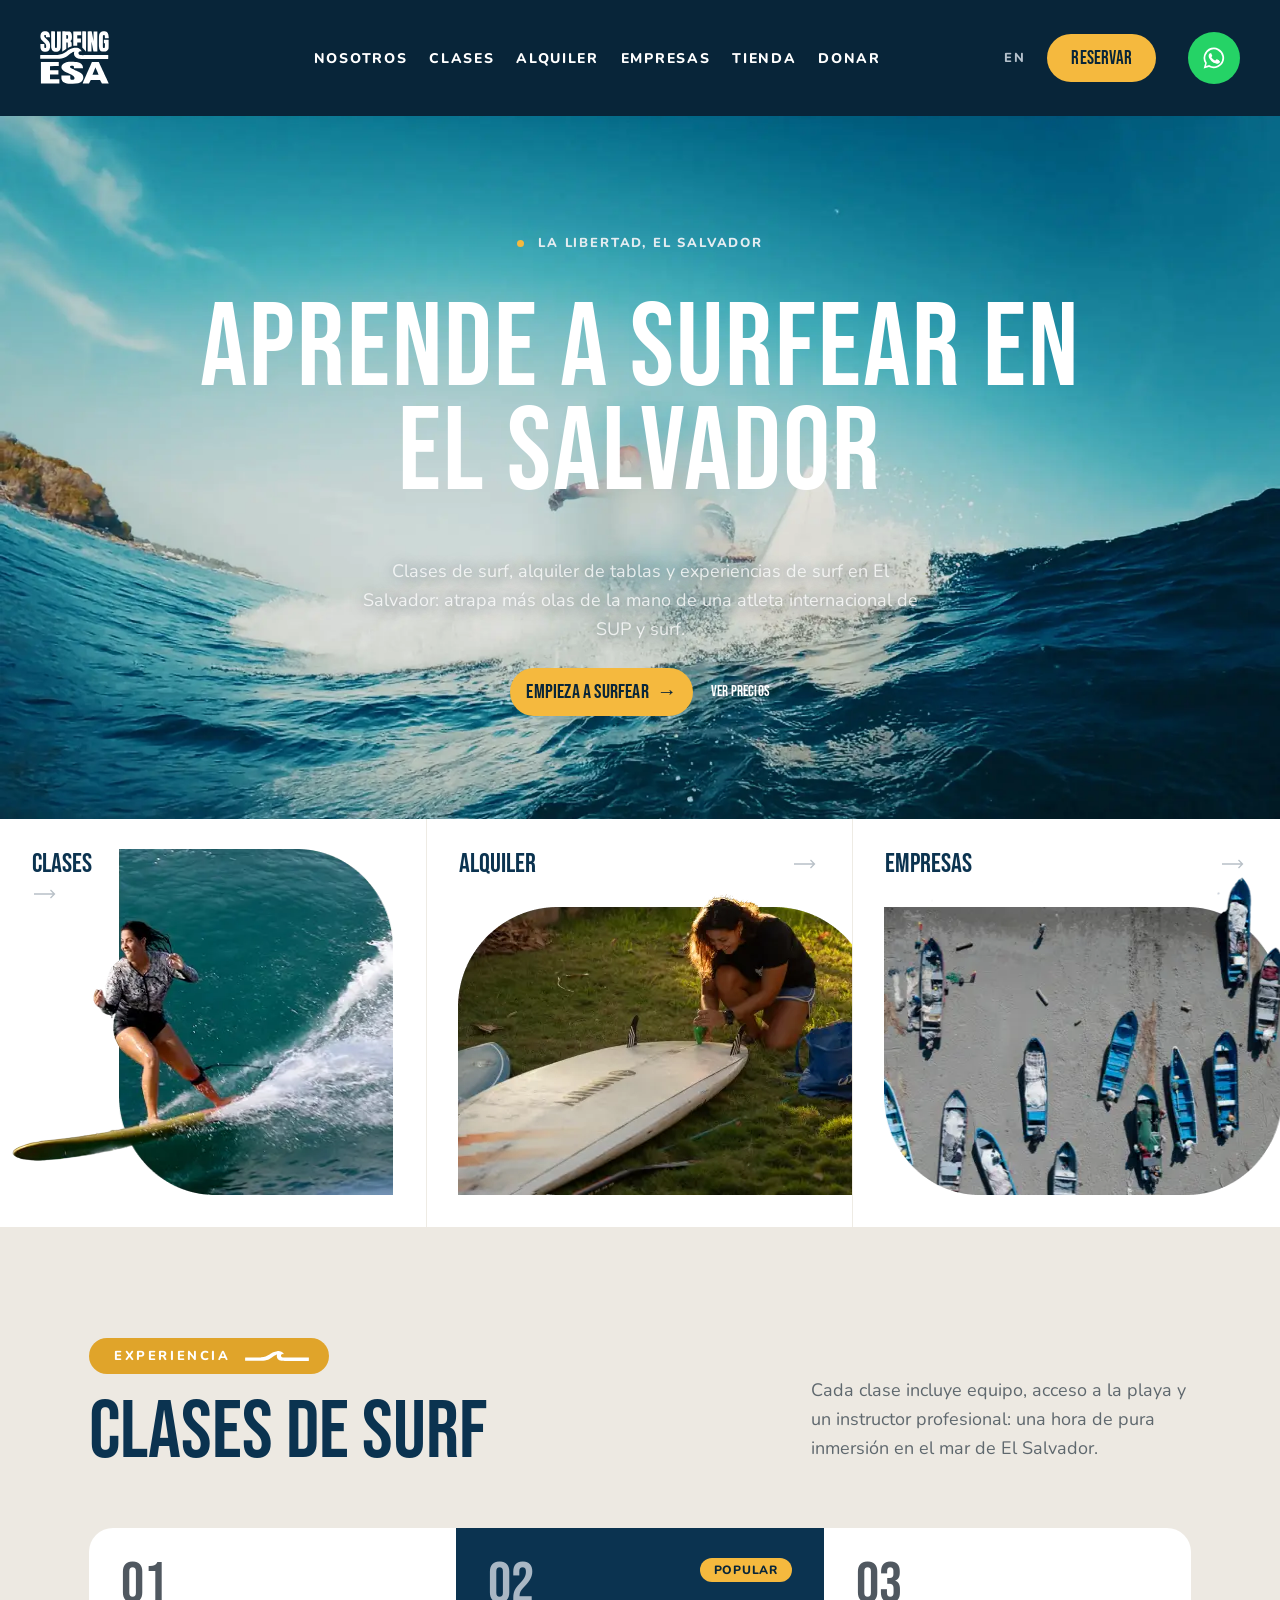
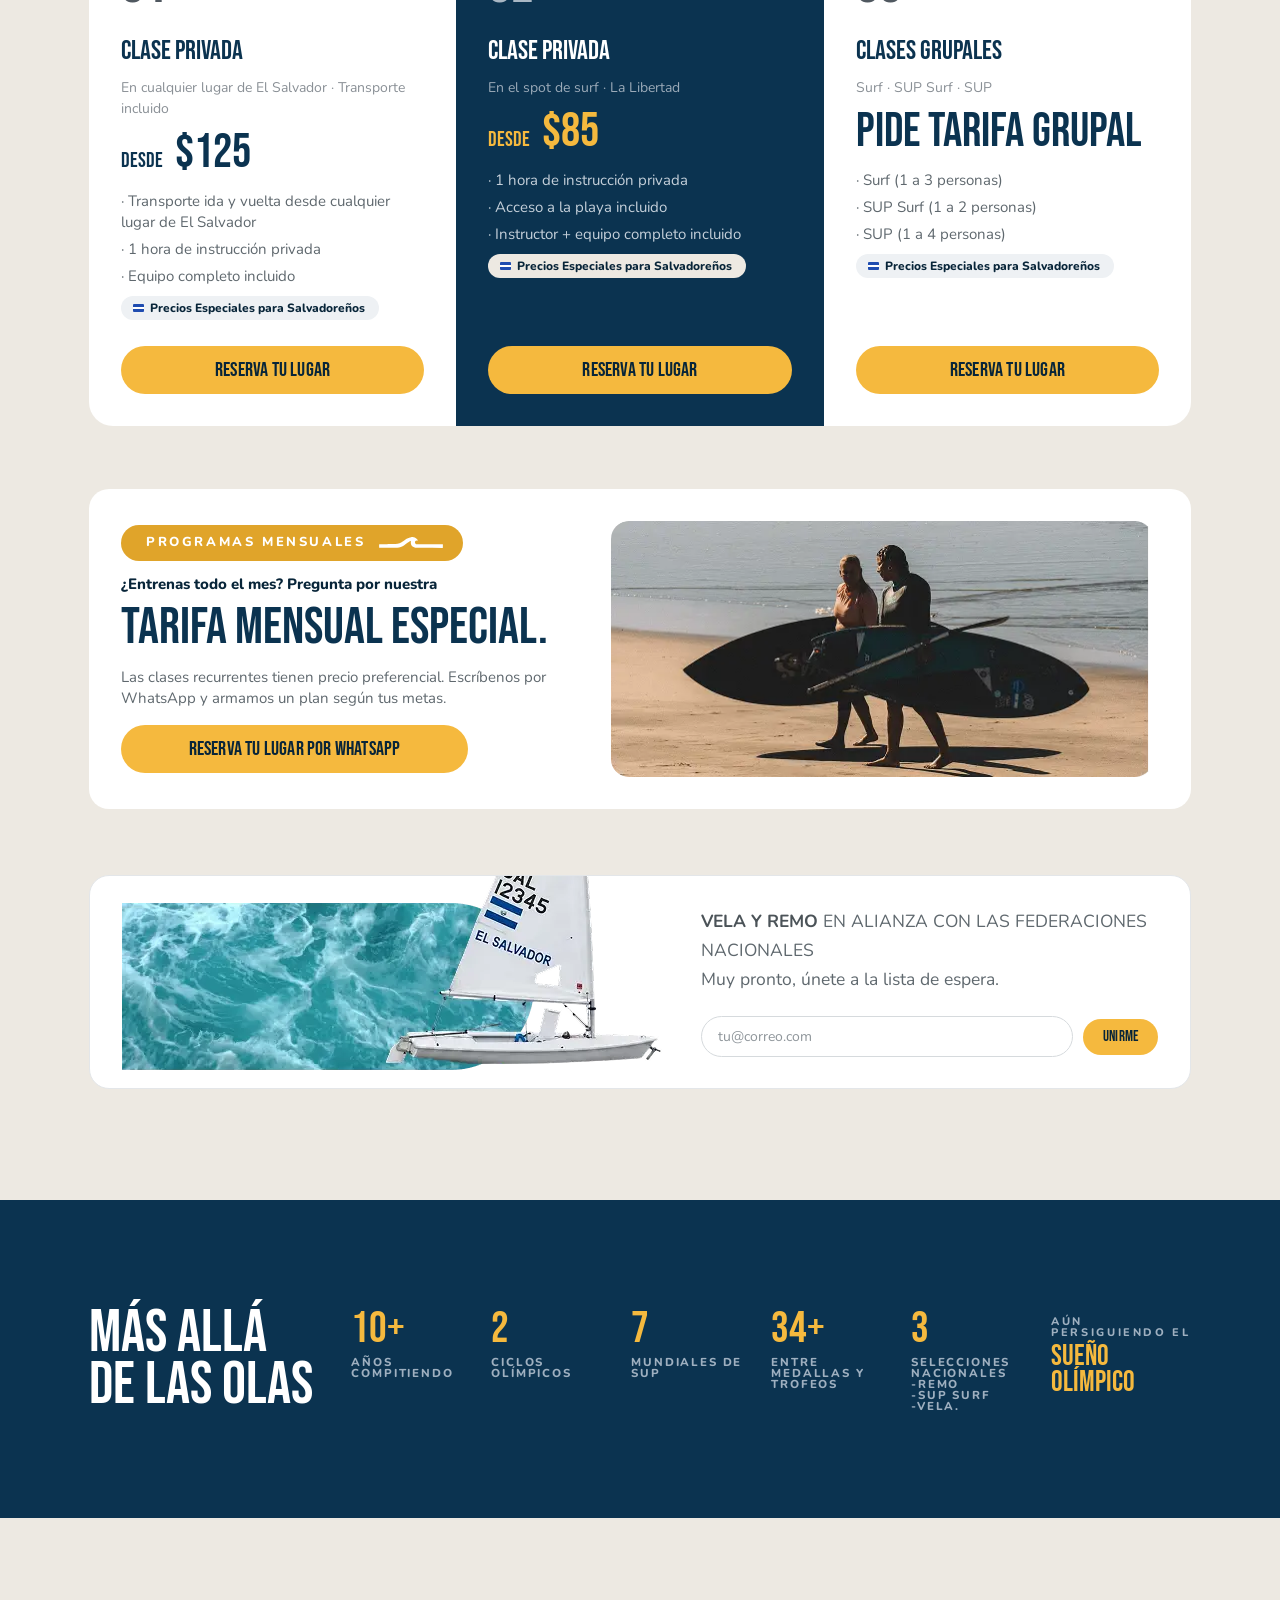
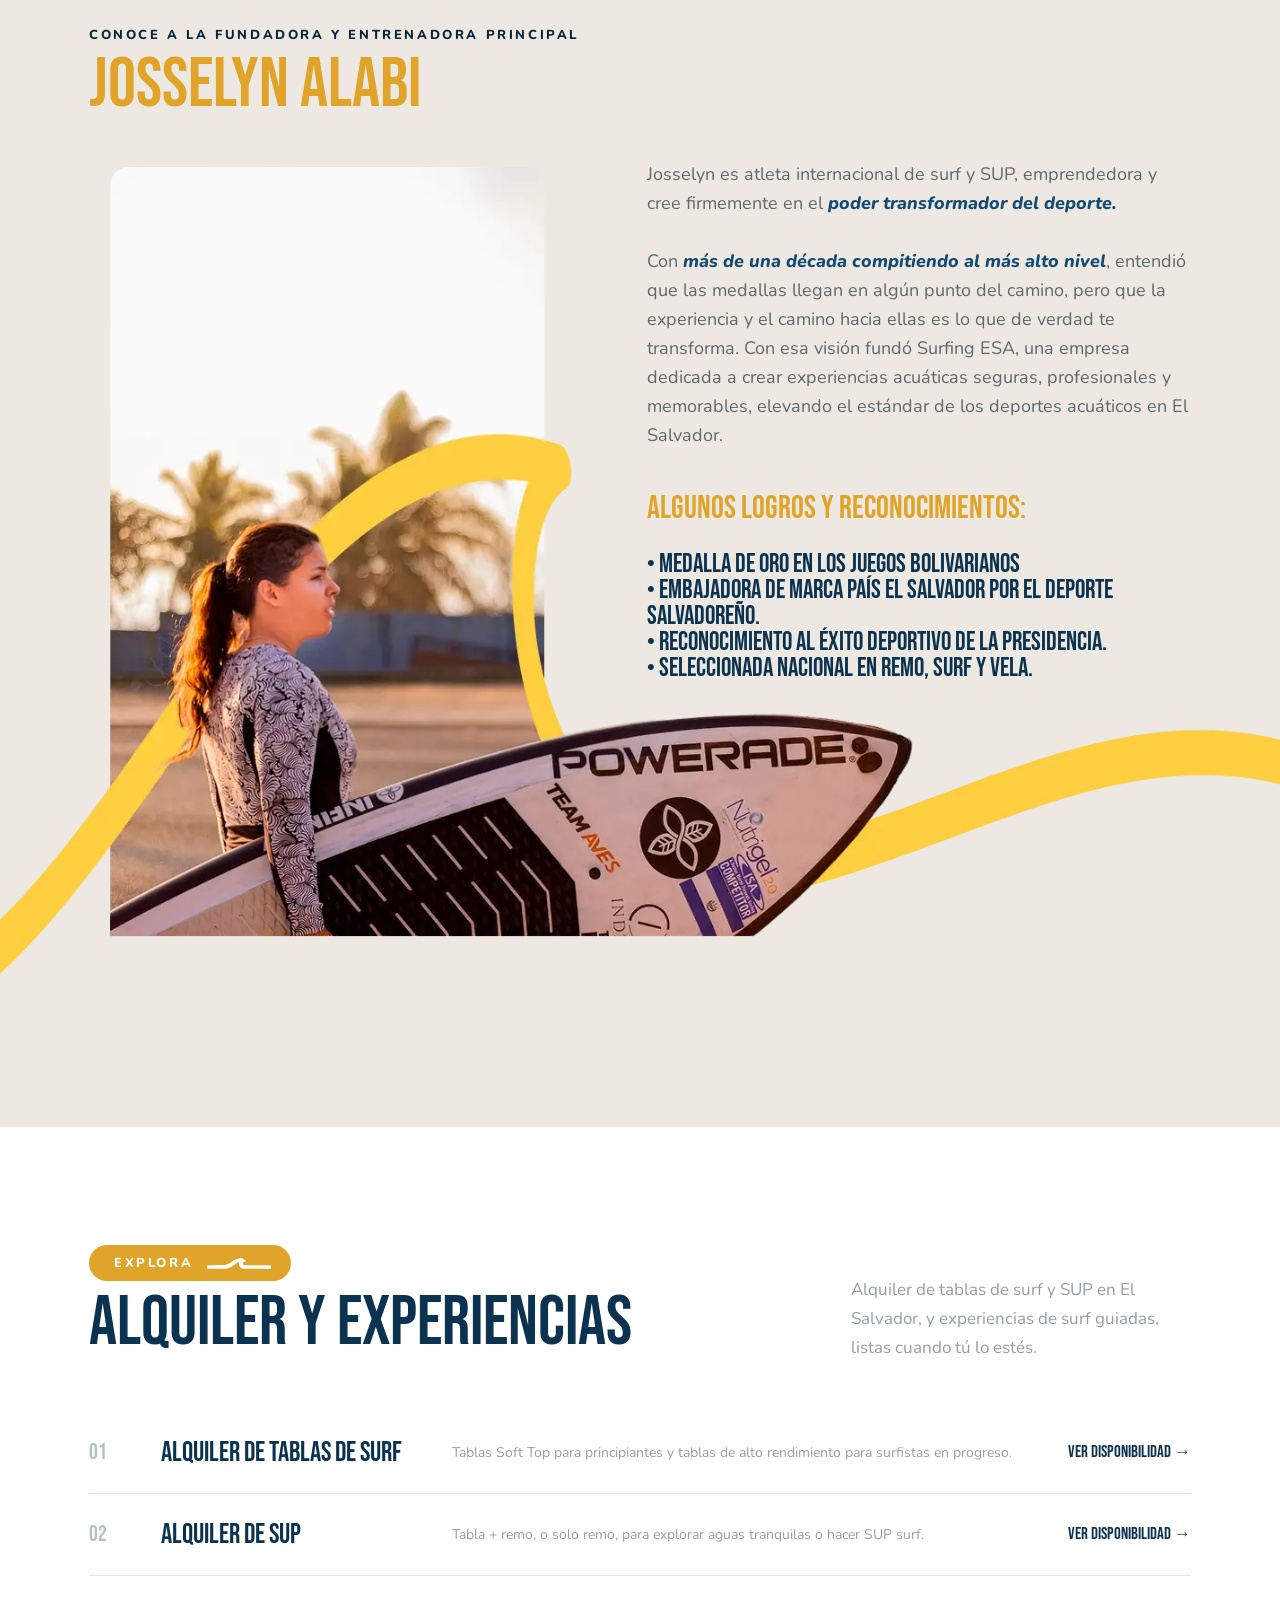
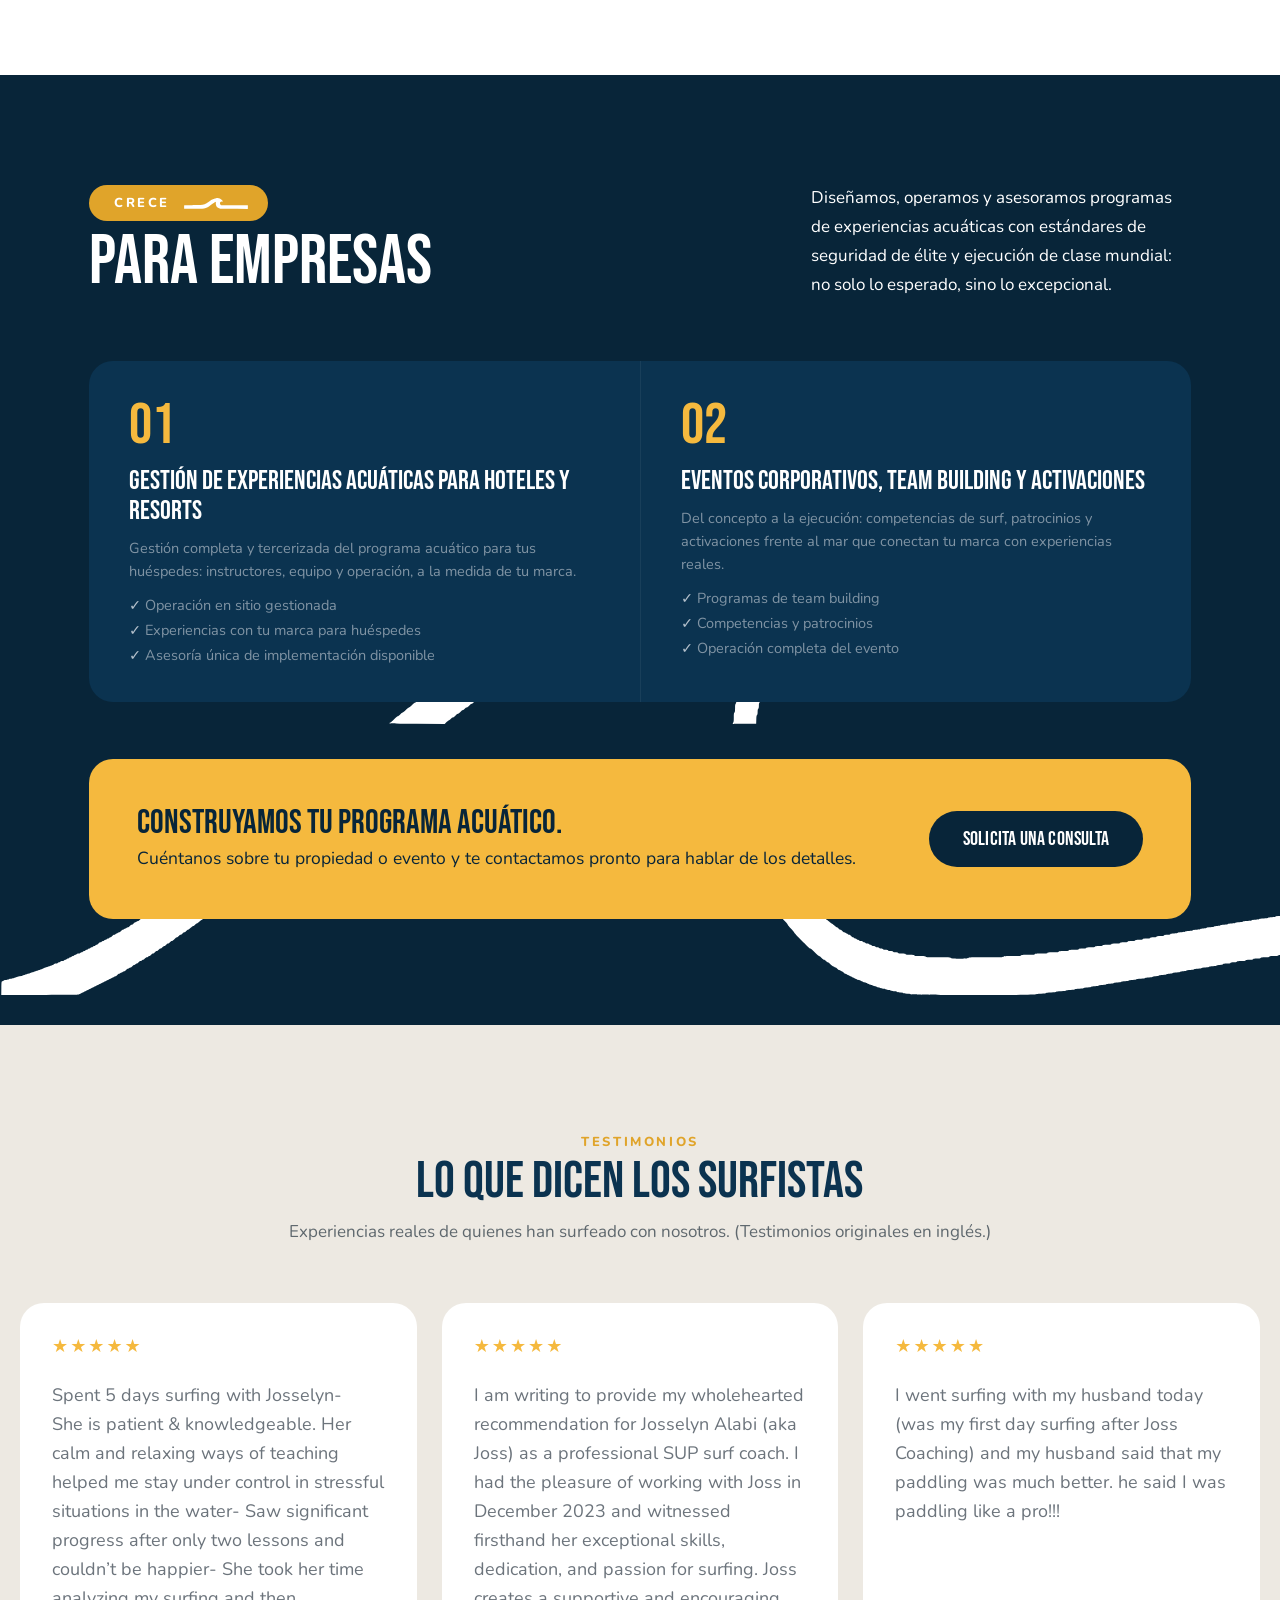
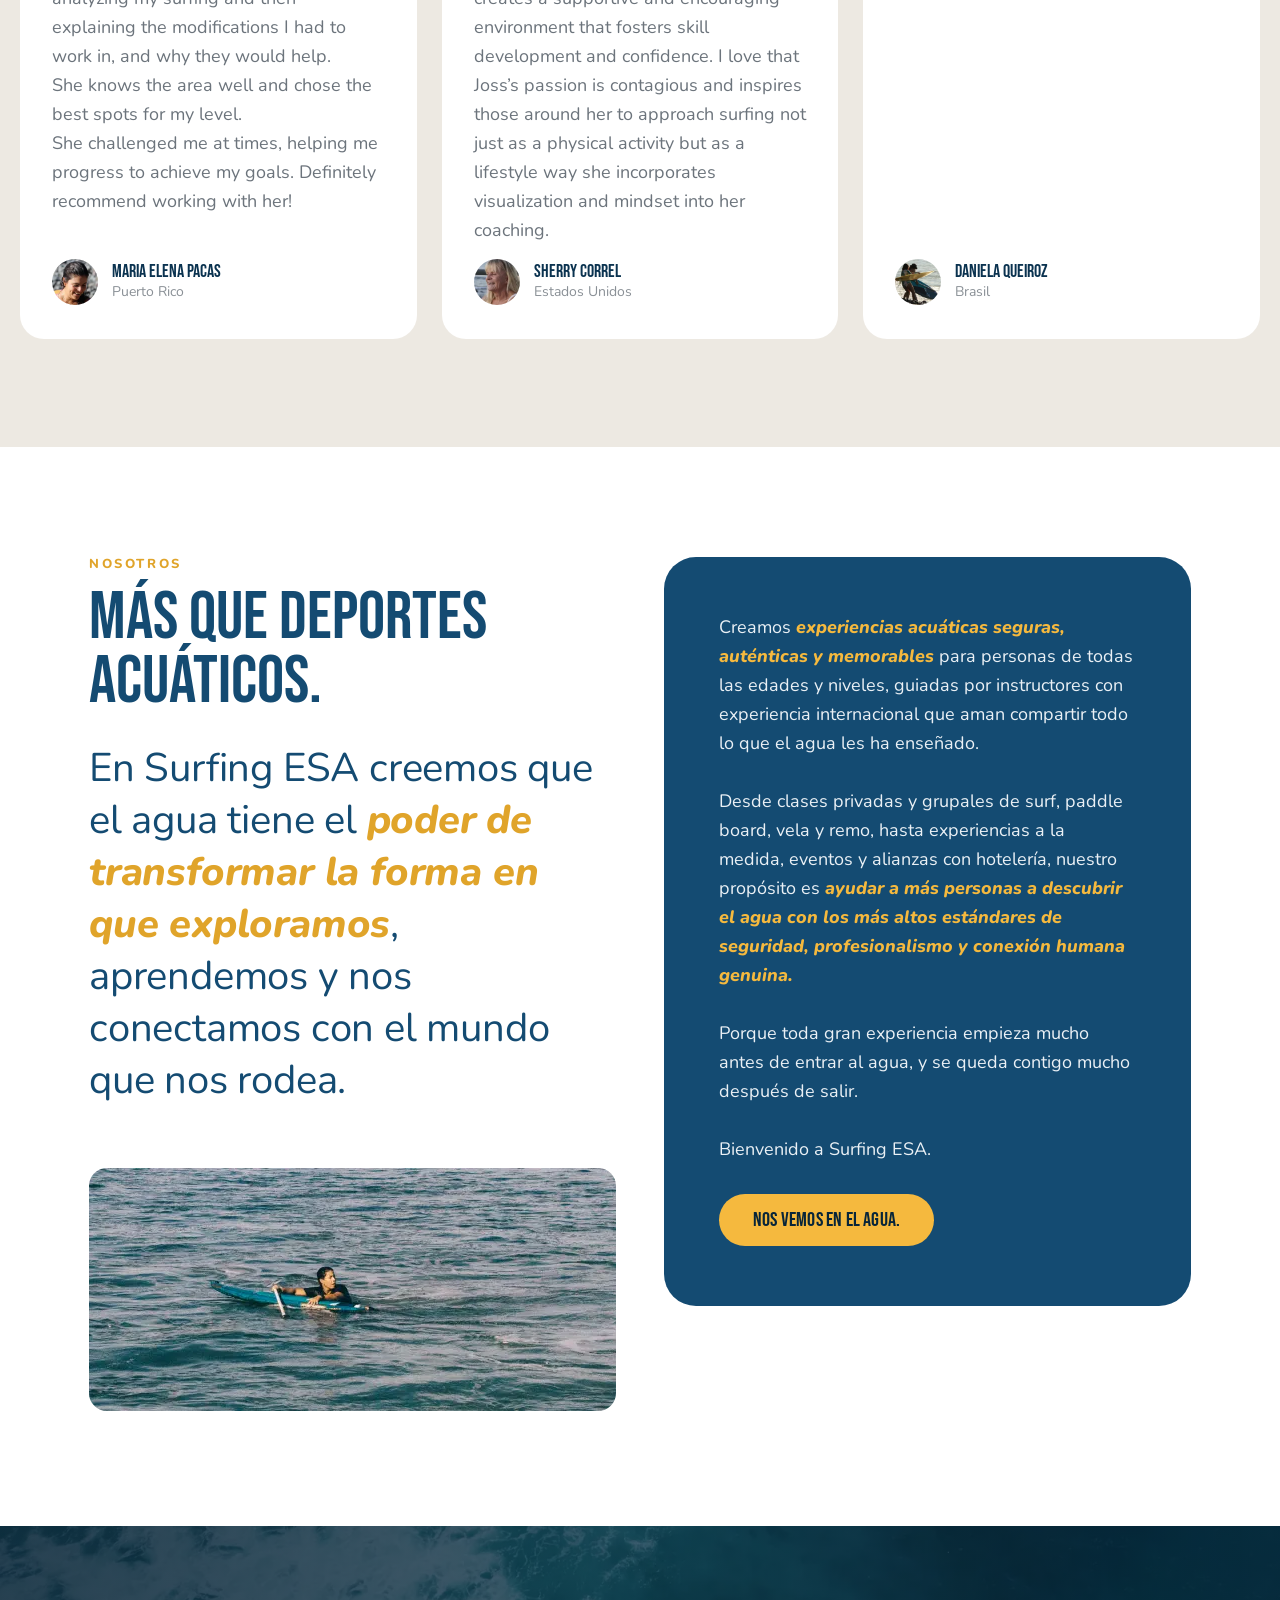
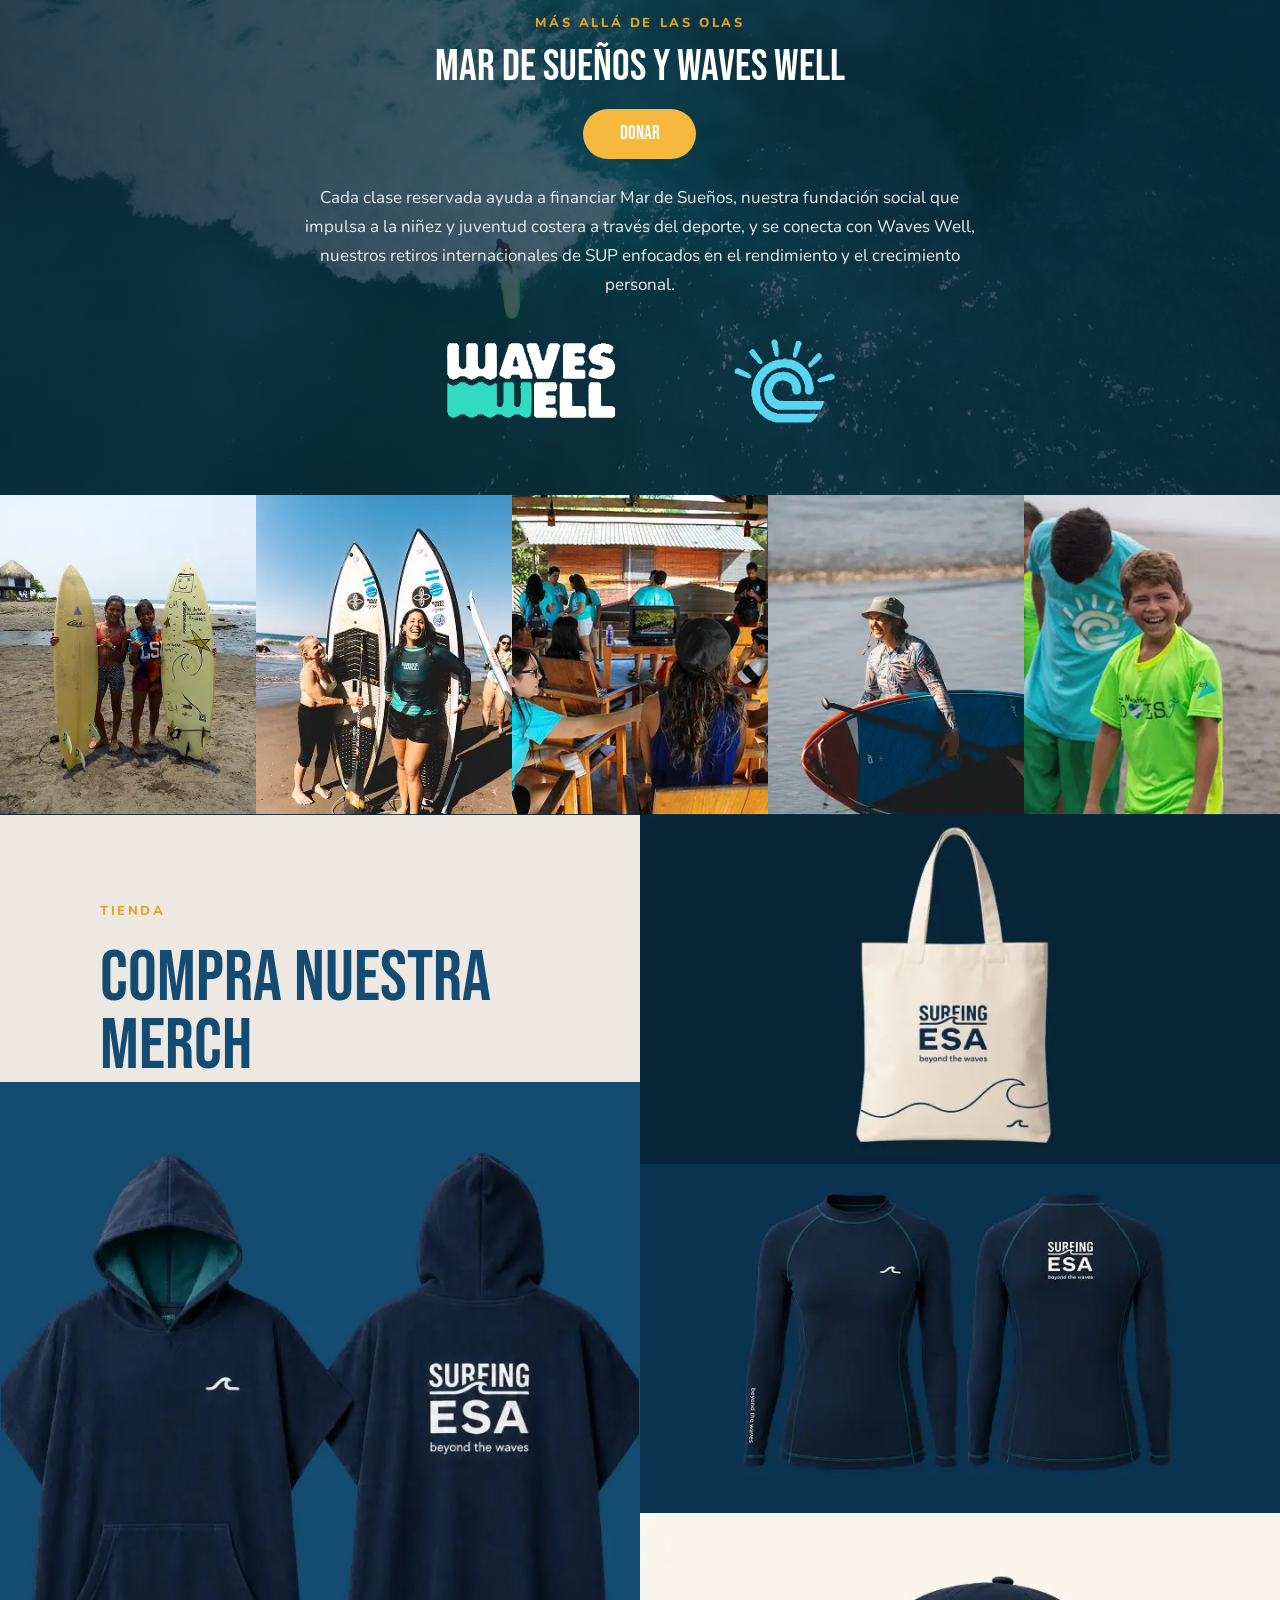
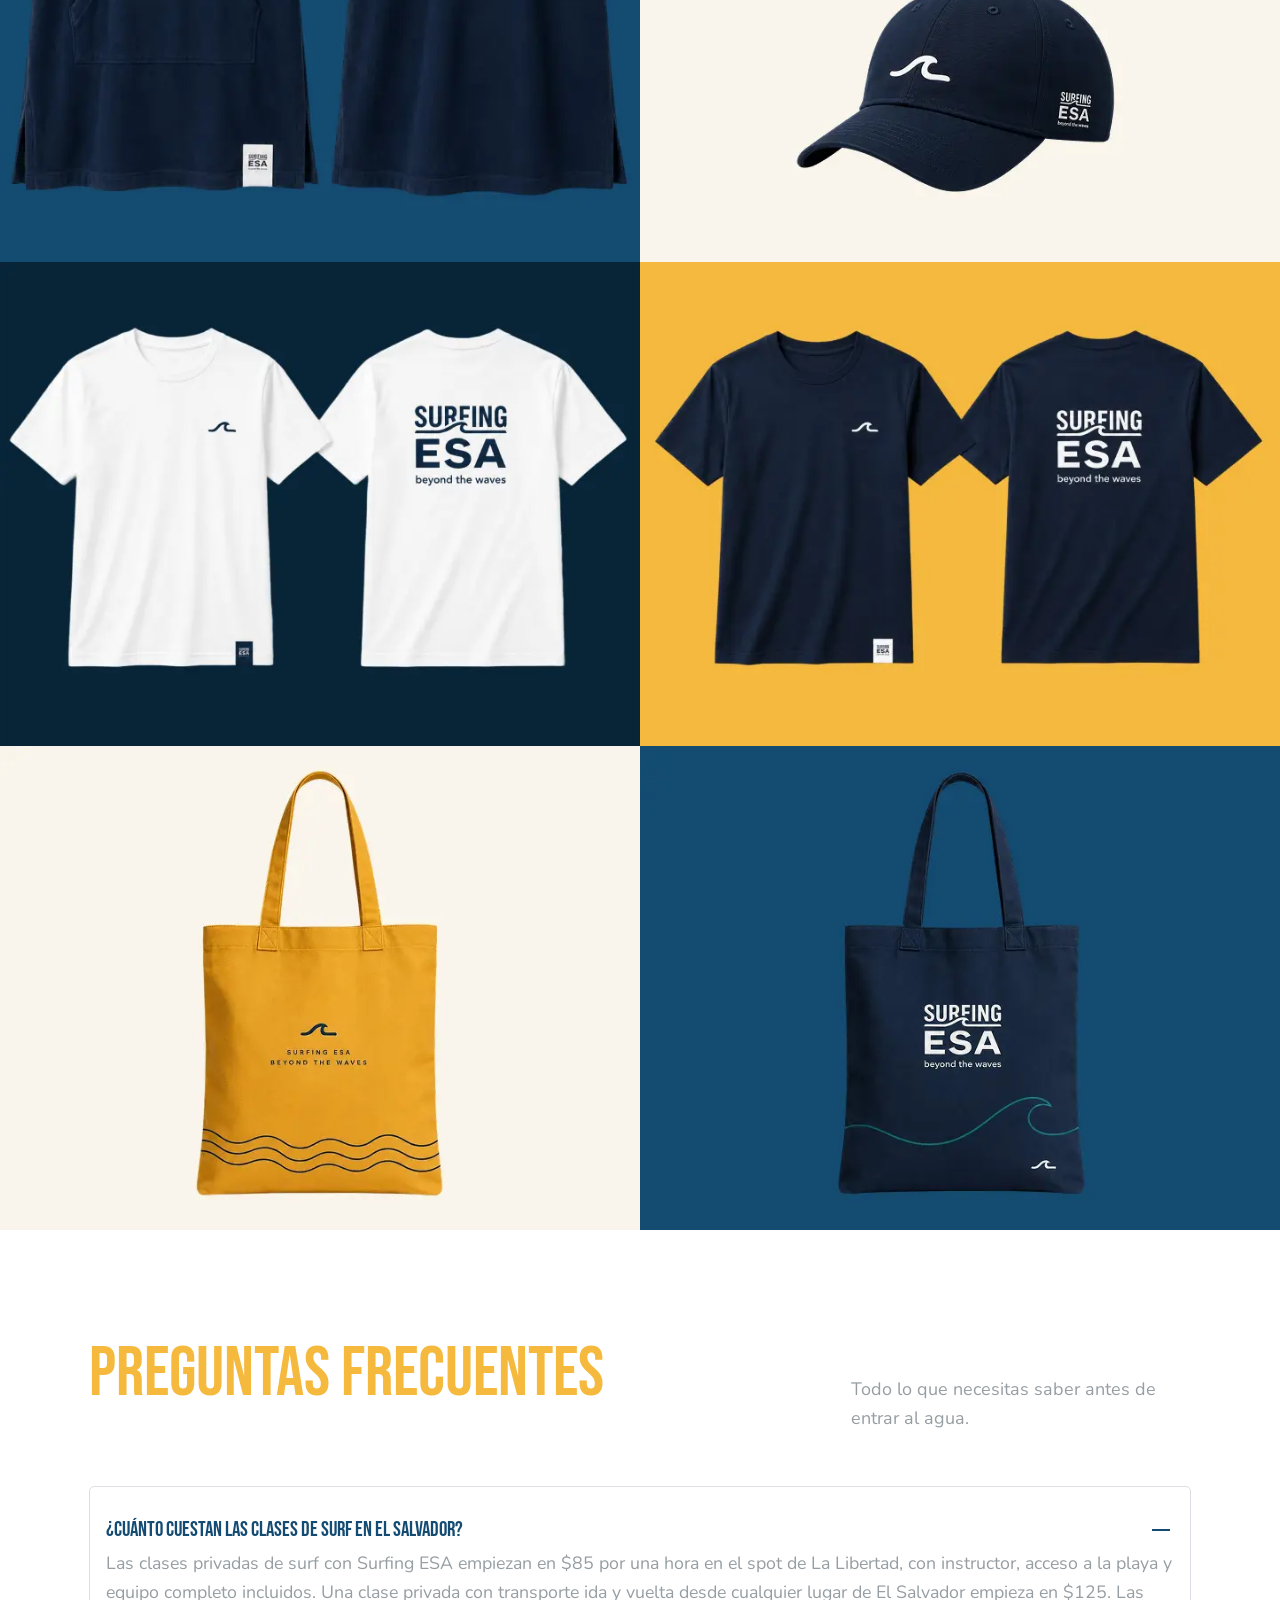
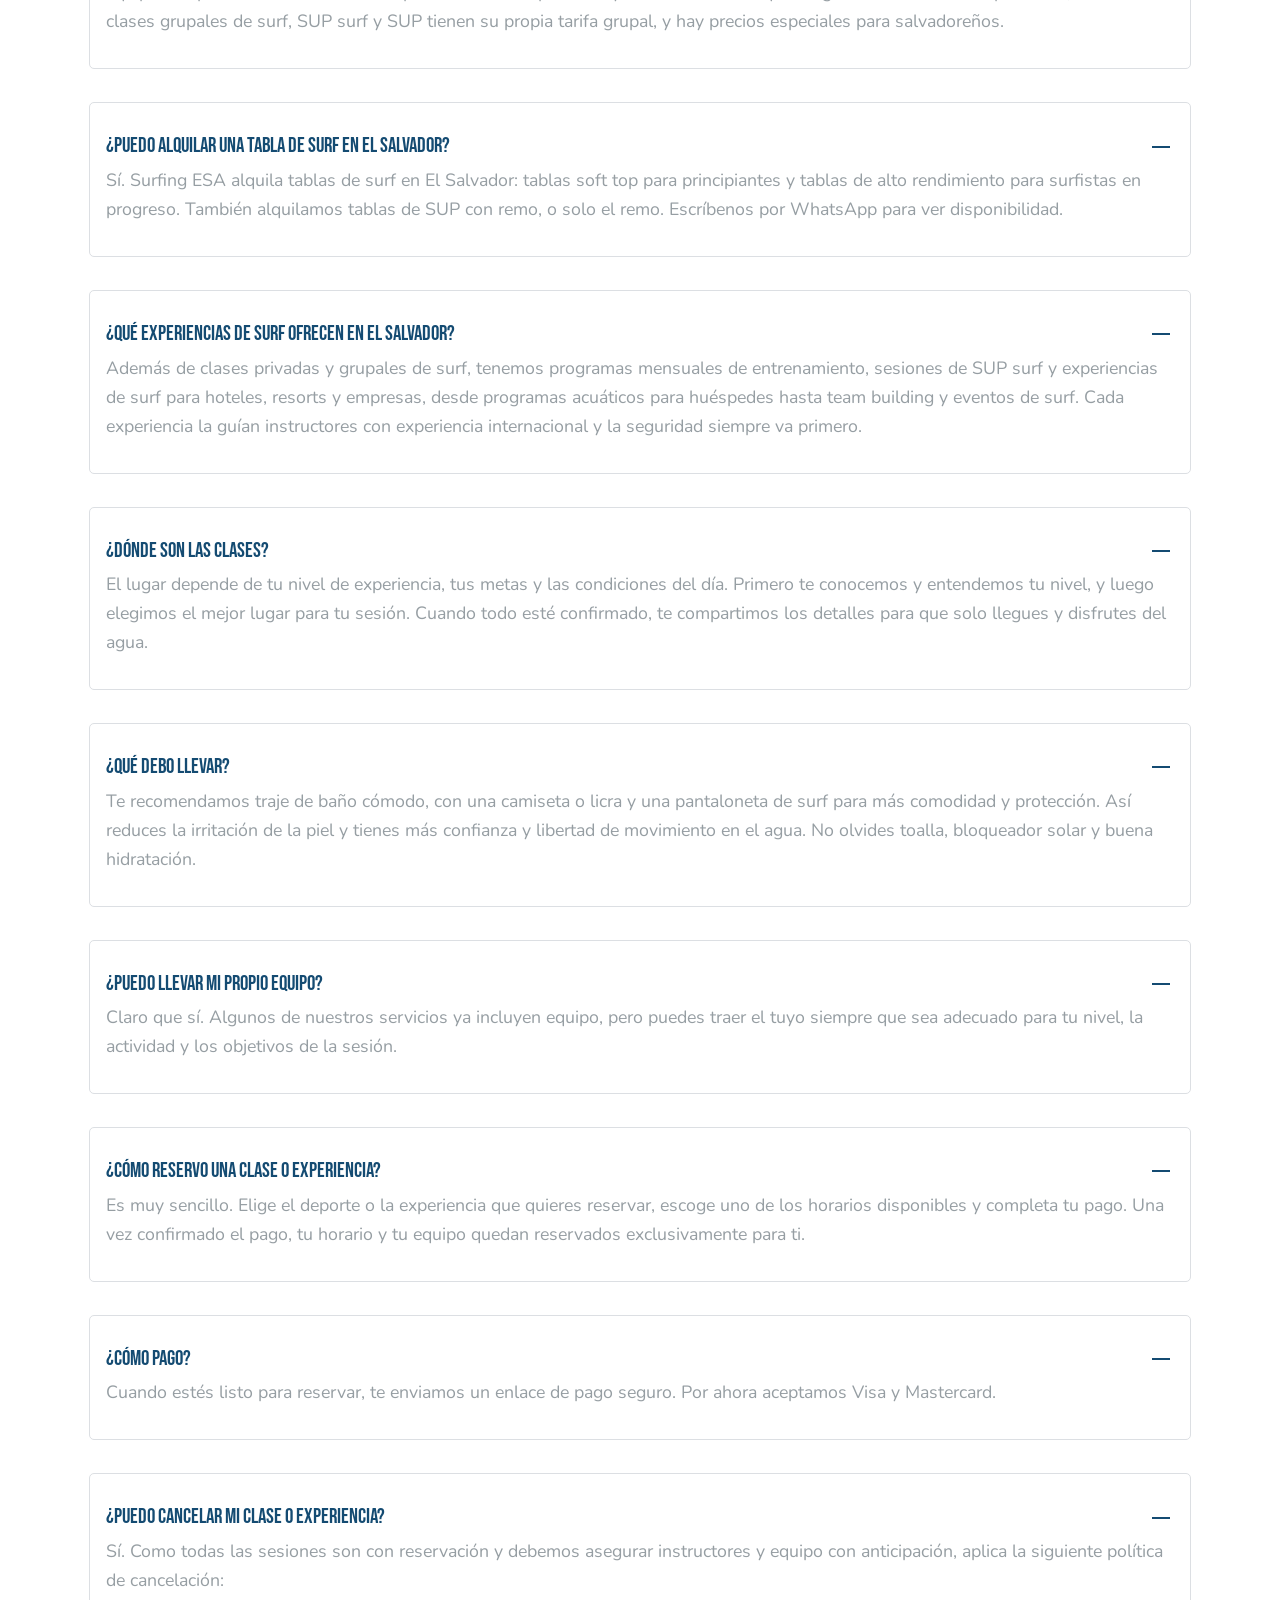
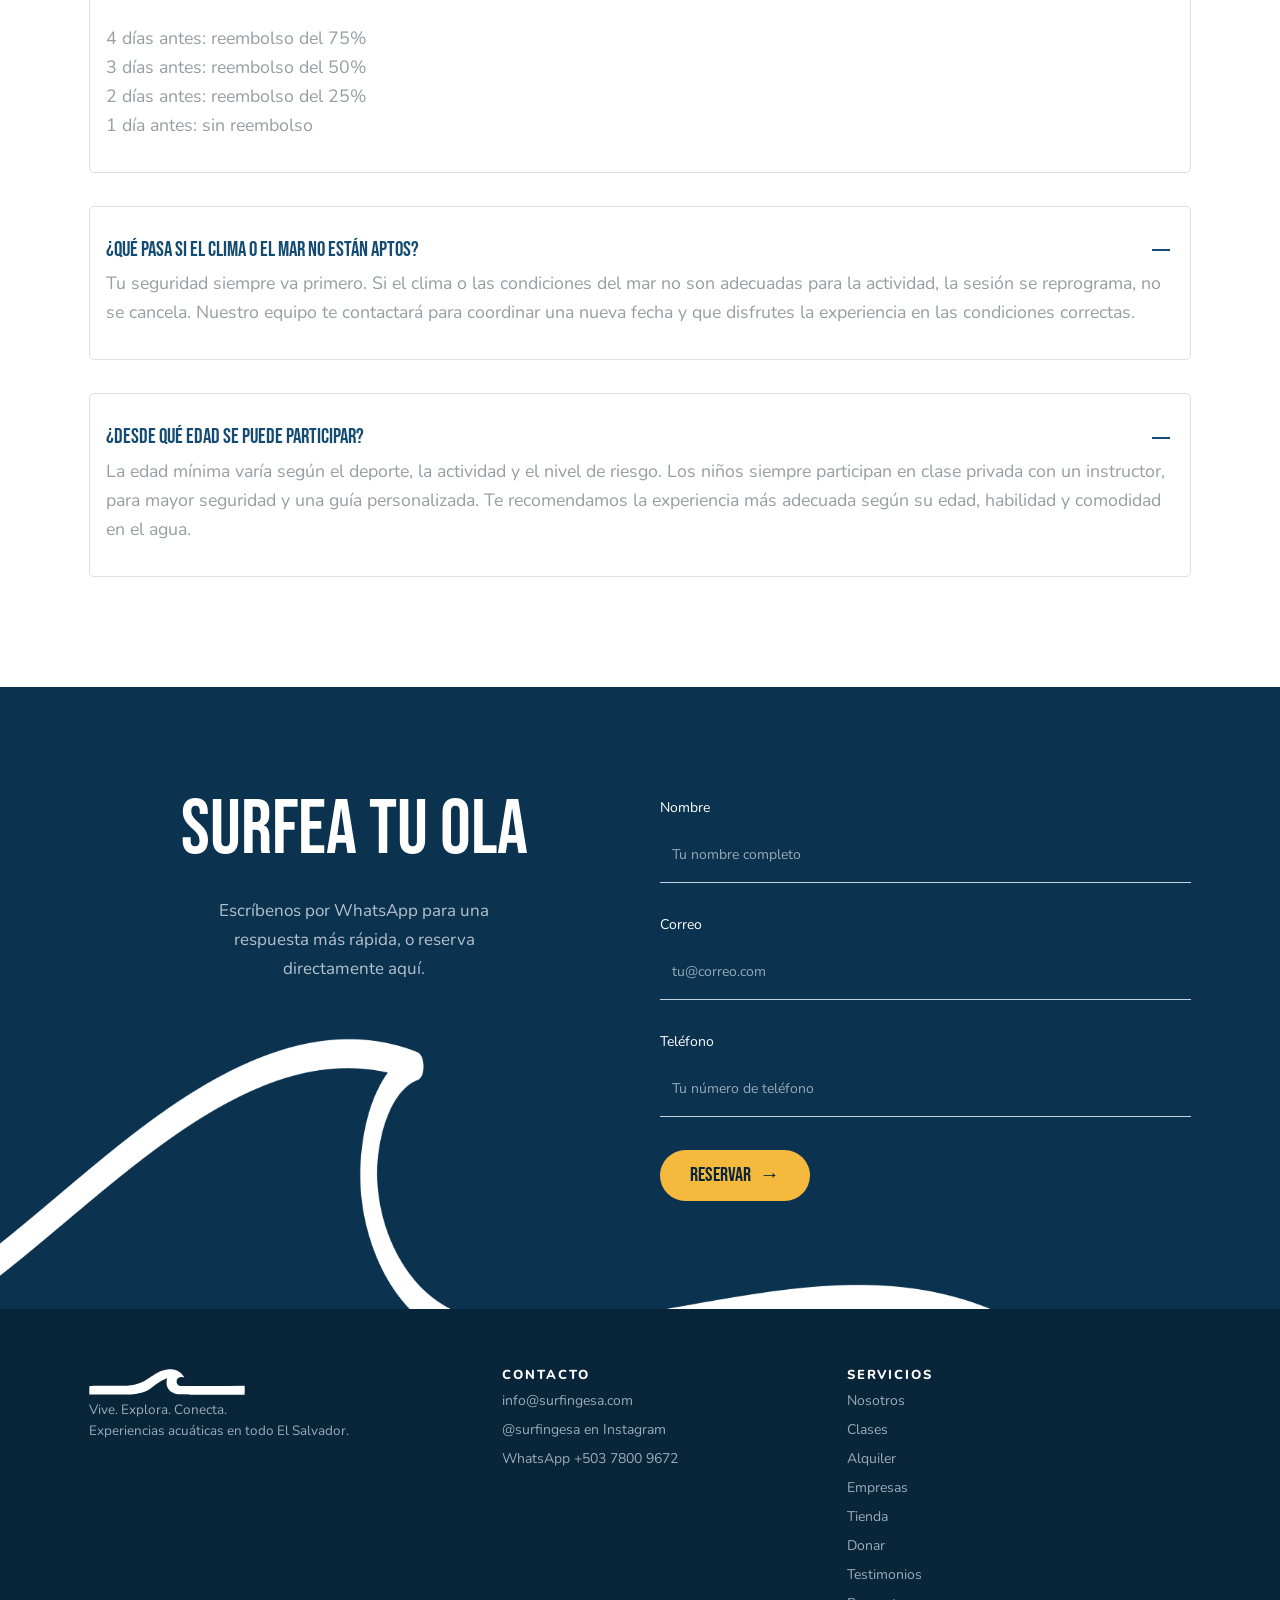
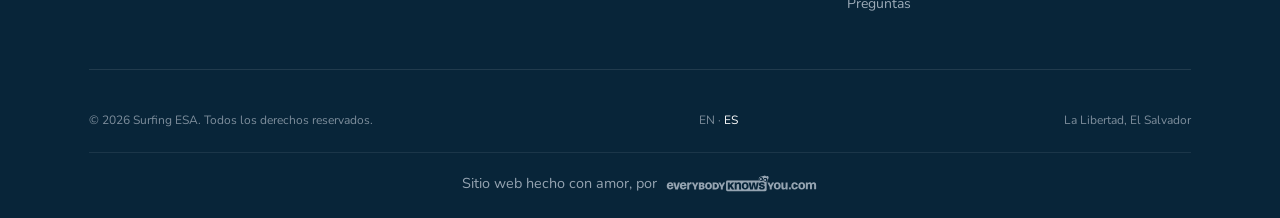
==== es/index.html @ 78c33827 "Launch: Surfing ESA website (EN/ES, discoverability layer)" ====
<!DOCTYPE html>
<html lang="es">
<head>
<meta charset="UTF-8">
<meta name="viewport" content="width=device-width, initial-scale=1.0">

<title>Clases de surf y alquiler de tablas en El Salvador | Surfing ESA</title>
<meta name="description" content="Clases de surf en El Salvador desde $85 con una atleta internacional. Alquiler de tablas y experiencias de surf en La Libertad. Reserva por WhatsApp.">
<meta name="keywords" content="surf lessons El Salvador, surfboard rentals El Salvador, surf board rental El Salvador, surf experience El Salvador, surf experiences El Salvador, alquiler de tablas de surf El Salvador, experiencias de surf El Salvador, clases de surf La Libertad, learn to surf El Salvador, surf lessons La Libertad, surf school El Salvador, SUP lessons El Salvador, stand up paddle El Salvador, surfboard rental El Salvador, SUP rental La Libertad, private surf lessons, group surf lessons, surf coach El Salvador, Josselyn Alabi, Joss Alabi, Surfing ESA, clases de surf El Salvador, escuela de surf La Libertad, alquiler de tablas de surf, water experiences for hotels El Salvador, corporate team building surf">

<link rel="canonical" href="https://surfingesa.com/es/">
<link rel="alternate" hreflang="en" href="https://surfingesa.com/">
<link rel="alternate" hreflang="es" href="https://surfingesa.com/es/">
<link rel="alternate" hreflang="es-SV" href="https://surfingesa.com/es/">
<link rel="alternate" hreflang="x-default" href="https://surfingesa.com/">

<meta property="og:title" content="Clases de surf y alquiler de tablas en El Salvador | Surfing ESA">
<meta property="og:description" content="Clases de surf, alquiler de tablas de surf y experiencias de surf en La Libertad, El Salvador, con la atleta internacional de SUP y surf Josselyn Alabi.">
<meta property="og:type" content="website">
<meta property="og:url" content="https://surfingesa.com/es/">
<meta property="og:image" content="https://surfingesa.com/assets/images/social-share/social-share-surfing-esa-surfingesa.com.jpg">
<meta property="og:image:width" content="1200">
<meta property="og:image:height" content="630">
<meta property="og:image:alt" content="Surfing ESA, clases de surf en La Libertad, El Salvador">
<meta property="og:site_name" content="Surfing ESA">
<meta property="og:locale" content="es_SV">
<meta property="og:locale:alternate" content="en_US">

<meta name="twitter:card" content="summary_large_image">
<meta name="twitter:site" content="@JossAlabi">
<meta name="twitter:creator" content="@JossAlabi">
<meta name="twitter:title" content="Clases de surf y alquiler de tablas en El Salvador | Surfing ESA">
<meta name="twitter:description" content="Clases de surf, alquiler de tablas de surf y experiencias de surf en La Libertad, El Salvador, con la atleta internacional de SUP y surf Josselyn Alabi.">
<meta name="twitter:image" content="https://surfingesa.com/assets/images/social-share/social-share-surfing-esa-surfingesa.com.jpg">

<meta name="robots" content="index, follow, max-image-preview:large, max-snippet:-1, max-video-preview:-1">
<meta name="author" content="Surfing ESA">
<meta name="theme-color" content="#082539">
<meta name="geo.region" content="SV-LI">
<meta name="geo.placename" content="La Libertad, El Salvador">
<meta http-equiv="content-language" content="es">

<link rel="icon" href="../favicon.ico" sizes="any">
<link rel="icon" type="image/png" sizes="32x32" href="../favicon-32x32.png">
<link rel="icon" type="image/png" sizes="16x16" href="../favicon-16x16.png">
<link rel="apple-touch-icon" sizes="180x180" href="../apple-touch-icon.png">
<link rel="manifest" href="../site.webmanifest">
<link rel="alternate" type="text/plain" title="llms.txt" href="https://surfingesa.com/llms.txt">

<link rel="preload" as="image" href="../assets/images/hero/hero-poster-surfing-lesson-surfing-esa-surfingesa.com.webp" imagesrcset="../assets/images/hero/hero-poster-surfing-lesson-960-surfing-esa-surfingesa.com.webp 960w, ../assets/images/hero/hero-poster-surfing-lesson-surfing-esa-surfingesa.com.webp 1920w" imagesizes="100vw" type="image/webp">
<link rel="preconnect" href="https://fonts.googleapis.com">
<link rel="preconnect" href="https://fonts.gstatic.com" crossorigin>
<link rel="preload" as="style" href="https://fonts.googleapis.com/css2?family=Bebas+Neue&amp;family=Nunito:ital,wght@0,400;0,600;0,700;0,800;1,700;1,800&amp;display=swap">
<link rel="stylesheet" href="https://fonts.googleapis.com/css2?family=Bebas+Neue&amp;family=Nunito:ital,wght@0,400;0,600;0,700;0,800;1,700;1,800&amp;display=swap" media="print" onload="this.media='all'">
<noscript><link rel="stylesheet" href="https://fonts.googleapis.com/css2?family=Bebas+Neue&amp;family=Nunito:ital,wght@0,400;0,600;0,700;0,800;1,700;1,800&amp;display=swap"></noscript>

<link rel="stylesheet" href="../assets/css/tokens.css">
<link rel="stylesheet" href="../assets/css/styles.css">

<script type="application/ld+json">
{
 "@context": "https://schema.org",
 "@graph": [
  {
   "@type": "Organization",
   "@id": "https://surfingesa.com/#org",
   "name": "Surfing ESA",
   "alternateName": [
    "SurfingESA",
    "Surfing El Salvador"
   ],
   "url": "https://surfingesa.com/",
   "logo": "https://surfingesa.com/assets/images/logos/logo-surfing-esa-surfingesa.com.png",
   "image": "https://surfingesa.com/assets/images/social-share/social-share-surfing-esa-surfingesa.com.jpg",
   "slogan": "Vive. Explora. Conecta.",
   "description": "Surfing ESA es una empresa de deportes acuáticos en La Libertad, El Salvador, fundada por la atleta internacional de SUP y surf Josselyn Alabi. Ofrece clases de surf en El Salvador (privadas y grupales, surf y SUP), alquiler de tablas de surf y SUP, experiencias de surf, programas mensuales de entrenamiento y programas de experiencias acuáticas para hoteles, resorts y eventos corporativos.",
   "founder": {
    "@id": "https://surfingesa.com/#josselyn"
   },
   "email": "info@surfingesa.com",
   "telephone": "+50378009672",
   "contactPoint": {
    "@type": "ContactPoint",
    "telephone": "+50378009672",
    "email": "info@surfingesa.com",
    "contactType": "customer service",
    "areaServed": "SV",
    "availableLanguage": [
     "en",
     "es"
    ]
   },
   "address": {
    "@type": "PostalAddress",
    "addressLocality": "La Libertad",
    "addressRegion": "La Libertad",
    "addressCountry": "SV"
   },
   "areaServed": {
    "@type": "Country",
    "name": "El Salvador"
   },
   "knowsLanguage": [
    "en",
    "es"
   ],
   "knowsAbout": [
    "Surf lessons in El Salvador",
    "Surfboard rentals in El Salvador",
    "Surf experiences in El Salvador",
    "Surfing",
    "Stand up paddle (SUP)",
    "SUP surfing",
    "SUP rental",
    "Water safety",
    "Hotel water experience management",
    "Corporate team building",
    "Sailing",
    "Rowing"
   ],
   "sameAs": [
    "https://www.instagram.com/surfingesa/"
   ]
  },
  {
   "@type": [
    "LocalBusiness",
    "SportsActivityLocation"
   ],
   "@id": "https://surfingesa.com/#business",
   "name": "Surfing ESA",
   "parentOrganization": {
    "@id": "https://surfingesa.com/#org"
   },
   "description": "Clases de surf, alquiler de tablas de surf y experiencias de surf en La Libertad, El Salvador, guiadas por una atleta internacional de SUP y surf.",
   "url": "https://surfingesa.com/es/",
   "image": "https://surfingesa.com/assets/images/social-share/social-share-surfing-esa-surfingesa.com.jpg",
   "logo": "https://surfingesa.com/assets/images/logos/logo-surfing-esa-surfingesa.com.png",
   "email": "info@surfingesa.com",
   "telephone": "+50378009672",
   "priceRange": "$$",
   "currenciesAccepted": "USD",
   "paymentAccepted": "Visa, Mastercard",
   "address": {
    "@type": "PostalAddress",
    "addressLocality": "La Libertad",
    "addressRegion": "La Libertad",
    "addressCountry": "SV"
   },
   "geo": {
    "@type": "GeoCoordinates",
    "latitude": 13.4886,
    "longitude": -89.3222
   },
   "areaServed": {
    "@type": "Country",
    "name": "El Salvador"
   },
   "hasOfferCatalog": {
    "@id": "https://surfingesa.com/#catalog"
   },
   "sameAs": [
    "https://www.instagram.com/surfingesa/"
   ]
  },
  {
   "@type": "Person",
   "@id": "https://surfingesa.com/#josselyn",
   "name": "Josselyn Alabi",
   "alternateName": "Joss Alabi",
   "jobTitle": "Fundadora y entrenadora principal, Surfing ESA",
   "worksFor": {
    "@id": "https://surfingesa.com/#org"
   },
   "nationality": {
    "@type": "Country",
    "name": "El Salvador"
   },
   "description": "Atleta internacional de SUP y surf de El Salvador con más de una década compitiendo al más alto nivel, 7 mundiales de SUP y selecciones nacionales en remo, SUP surf y vela.",
   "image": "https://surfingesa.com/assets/images/sections/founder-josselyn-alabi-sup-surf-athlete-surfing-esa-surfingesa.com.webp",
   "award": [
    "Medalla de oro, Juegos Bolivarianos",
    "Embajadora de Marca País El Salvador por el deporte salvadoreño",
    "Reconocimiento al éxito deportivo de la Presidencia de El Salvador"
   ],
   "knowsAbout": [
    "Stand up paddle surfing",
    "Surfing",
    "Rowing",
    "Sailing",
    "High performance coaching"
   ],
   "affiliation": [
    {
     "@type": "Organization",
     "name": "Waveswell Retreats",
     "url": "https://waveswellretreats.com/"
    },
    {
     "@type": "Organization",
     "name": "Mar de Sueños",
     "url": "https://waveswellretreats.com/mar-de-suenos.html"
    }
   ],
   "sameAs": [
    "https://www.instagram.com/jossalabi/",
    "https://www.facebook.com/JossAlabi/",
    "https://twitter.com/JossAlabi",
    "https://waveswellretreats.com/about.html"
   ]
  },
  {
   "@type": "OfferCatalog",
   "@id": "https://surfingesa.com/#catalog",
   "name": "Servicios de Surfing ESA",
   "itemListElement": [
    {
     "@type": "Offer",
     "itemOffered": {
      "@type": "Service",
      "@id": "https://surfingesa.com/#lesson-transport",
      "name": "Clase privada de surf con transporte",
      "description": "Clase privada de surf o SUP de 1 hora con transporte ida y vuelta desde cualquier lugar de El Salvador y equipo completo incluido.",
      "provider": {
       "@id": "https://surfingesa.com/#org"
      },
      "areaServed": {
       "@type": "Country",
       "name": "El Salvador"
      }
     },
     "priceSpecification": {
      "@type": "PriceSpecification",
      "minPrice": 125,
      "priceCurrency": "USD"
     },
     "priceCurrency": "USD"
    },
    {
     "@type": "Offer",
     "itemOffered": {
      "@type": "Service",
      "@id": "https://surfingesa.com/#lesson-la-libertad",
      "name": "Clases de surf en El Salvador: clase privada en La Libertad",
      "description": "Clase privada de 1 hora en el spot de La Libertad con acceso a la playa, instructor y equipo completo incluido.",
      "provider": {
       "@id": "https://surfingesa.com/#org"
      },
      "areaServed": {
       "@type": "Country",
       "name": "El Salvador"
      }
     },
     "priceSpecification": {
      "@type": "PriceSpecification",
      "minPrice": 85,
      "priceCurrency": "USD"
     },
     "priceCurrency": "USD"
    },
    {
     "@type": "Offer",
     "itemOffered": {
      "@type": "Service",
      "@id": "https://surfingesa.com/#group-lessons",
      "name": "Clases grupales de surf en El Salvador",
      "description": "Clases grupales de surf (1 a 3 personas), SUP surf (1 a 2 personas) y SUP (1 a 4 personas). Tarifa grupal a consultar.",
      "provider": {
       "@id": "https://surfingesa.com/#org"
      },
      "areaServed": {
       "@type": "Country",
       "name": "El Salvador"
      }
     }
    },
    {
     "@type": "Offer",
     "itemOffered": {
      "@type": "Service",
      "@id": "https://surfingesa.com/#monthly-program",
      "name": "Programa mensual de entrenamiento",
      "description": "Clases recurrentes durante todo el mes con precio preferencial y un plan según tus metas.",
      "provider": {
       "@id": "https://surfingesa.com/#org"
      },
      "areaServed": {
       "@type": "Country",
       "name": "El Salvador"
      }
     }
    },
    {
     "@type": "Offer",
     "itemOffered": {
      "@type": "Service",
      "@id": "https://surfingesa.com/#surf-rentals",
      "name": "Alquiler de tablas de surf en El Salvador",
      "description": "Tablas soft top para principiantes y tablas de alto rendimiento para surfistas en progreso.",
      "provider": {
       "@id": "https://surfingesa.com/#org"
      },
      "areaServed": {
       "@type": "Country",
       "name": "El Salvador"
      }
     }
    },
    {
     "@type": "Offer",
     "itemOffered": {
      "@type": "Service",
      "@id": "https://surfingesa.com/#sup-rentals",
      "name": "Alquiler de SUP",
      "description": "Tabla y remo, o solo remo, para explorar aguas tranquilas o hacer SUP surf.",
      "provider": {
       "@id": "https://surfingesa.com/#org"
      },
      "areaServed": {
       "@type": "Country",
       "name": "El Salvador"
      }
     }
    },
    {
     "@type": "Offer",
     "itemOffered": {
      "@type": "Service",
      "@id": "https://surfingesa.com/#surf-experiences",
      "name": "Experiencias de surf en El Salvador",
      "description": "Experiencias guiadas de surf y SUP surf en El Salvador para viajeros, grupos, hoteles y empresas, con instructores de experiencia internacional.",
      "provider": {
       "@id": "https://surfingesa.com/#org"
      },
      "areaServed": {
       "@type": "Country",
       "name": "El Salvador"
      }
     }
    },
    {
     "@type": "Offer",
     "itemOffered": {
      "@type": "Service",
      "@id": "https://surfingesa.com/#hotel-programs",
      "name": "Gestión de experiencias acuáticas para hoteles y resorts",
      "description": "Gestión tercerizada del programa acuático de huéspedes de un hotel o resort: instructores, equipo y operación.",
      "provider": {
       "@id": "https://surfingesa.com/#org"
      },
      "areaServed": {
       "@type": "Country",
       "name": "El Salvador"
      }
     }
    },
    {
     "@type": "Offer",
     "itemOffered": {
      "@type": "Service",
      "@id": "https://surfingesa.com/#corporate-events",
      "name": "Eventos corporativos, team building y activaciones",
      "description": "Competencias de surf, patrocinios, programas de team building y activaciones de marca frente al mar, del concepto a la ejecución.",
      "provider": {
       "@id": "https://surfingesa.com/#org"
      },
      "areaServed": {
       "@type": "Country",
       "name": "El Salvador"
      }
     }
    }
   ]
  },
  {
   "@type": "WebSite",
   "@id": "https://surfingesa.com/#website",
   "url": "https://surfingesa.com/",
   "name": "Surfing ESA",
   "inLanguage": [
    "en",
    "es"
   ],
   "publisher": {
    "@id": "https://surfingesa.com/#org"
   },
   "about": {
    "@id": "https://surfingesa.com/#org"
   }
  },
  {
   "@type": "WebPage",
   "@id": "https://surfingesa.com/es/#webpage",
   "url": "https://surfingesa.com/es/",
   "inLanguage": "es",
   "name": "Clases de surf y alquiler de tablas en El Salvador | Surfing ESA",
   "isPartOf": {
    "@id": "https://surfingesa.com/#website"
   },
   "about": {
    "@id": "https://surfingesa.com/#org"
   },
   "primaryImageOfPage": "https://surfingesa.com/assets/images/social-share/social-share-surfing-esa-surfingesa.com.jpg"
  },
  {
   "@type": "FAQPage",
   "@id": "https://surfingesa.com/es/#faq",
   "inLanguage": "es",
   "mainEntity": [
    {
     "@type": "Question",
     "name": "¿Cuánto cuestan las clases de surf en El Salvador?",
     "acceptedAnswer": {
      "@type": "Answer",
      "text": "Las clases privadas de surf con Surfing ESA empiezan en $85 por una hora en el spot de La Libertad, con instructor, acceso a la playa y equipo completo incluidos. Una clase privada con transporte ida y vuelta desde cualquier lugar de El Salvador empieza en $125. Las clases grupales de surf, SUP surf y SUP tienen su propia tarifa grupal, y hay precios especiales para salvadoreños."
     }
    },
    {
     "@type": "Question",
     "name": "¿Puedo alquilar una tabla de surf en El Salvador?",
     "acceptedAnswer": {
      "@type": "Answer",
      "text": "Sí. Surfing ESA alquila tablas de surf en El Salvador: tablas soft top para principiantes y tablas de alto rendimiento para surfistas en progreso. También alquilamos tablas de SUP con remo, o solo el remo. Escríbenos por WhatsApp para ver disponibilidad."
     }
    },
    {
     "@type": "Question",
     "name": "¿Qué experiencias de surf ofrecen en El Salvador?",
     "acceptedAnswer": {
      "@type": "Answer",
      "text": "Además de clases privadas y grupales de surf, tenemos programas mensuales de entrenamiento, sesiones de SUP surf y experiencias de surf para hoteles, resorts y empresas, desde programas acuáticos para huéspedes hasta team building y eventos de surf. Cada experiencia la guían instructores con experiencia internacional y la seguridad siempre va primero."
     }
    },
    {
     "@type": "Question",
     "name": "¿Dónde son las clases?",
     "acceptedAnswer": {
      "@type": "Answer",
      "text": "El lugar depende de tu nivel de experiencia, tus metas y las condiciones del día. Primero te conocemos y entendemos tu nivel, y luego elegimos el mejor lugar para tu sesión. Cuando todo esté confirmado, te compartimos los detalles para que solo llegues y disfrutes del agua."
     }
    },
    {
     "@type": "Question",
     "name": "¿Qué debo llevar?",
     "acceptedAnswer": {
      "@type": "Answer",
      "text": "Te recomendamos traje de baño cómodo, con una camiseta o licra y una pantaloneta de surf para más comodidad y protección. Así reduces la irritación de la piel y tienes más confianza y libertad de movimiento en el agua. No olvides toalla, bloqueador solar y buena hidratación."
     }
    },
    {
     "@type": "Question",
     "name": "¿Puedo llevar mi propio equipo?",
     "acceptedAnswer": {
      "@type": "Answer",
      "text": "Claro que sí. Algunos de nuestros servicios ya incluyen equipo, pero puedes traer el tuyo siempre que sea adecuado para tu nivel, la actividad y los objetivos de la sesión."
     }
    },
    {
     "@type": "Question",
     "name": "¿Cómo reservo una clase o experiencia?",
     "acceptedAnswer": {
      "@type": "Answer",
      "text": "Es muy sencillo. Elige el deporte o la experiencia que quieres reservar, escoge uno de los horarios disponibles y completa tu pago. Una vez confirmado el pago, tu horario y tu equipo quedan reservados exclusivamente para ti."
     }
    },
    {
     "@type": "Question",
     "name": "¿Cómo pago?",
     "acceptedAnswer": {
      "@type": "Answer",
      "text": "Cuando estés listo para reservar, te enviamos un enlace de pago seguro. Por ahora aceptamos Visa y Mastercard."
     }
    },
    {
     "@type": "Question",
     "name": "¿Puedo cancelar mi clase o experiencia?",
     "acceptedAnswer": {
      "@type": "Answer",
      "text": "Sí. Como todas las sesiones son con reservación y debemos asegurar instructores y equipo con anticipación, aplica la siguiente política de cancelación: 4 días antes: reembolso del 75%; 3 días antes: reembolso del 50%; 2 días antes: reembolso del 25%; 1 día antes: sin reembolso"
     }
    },
    {
     "@type": "Question",
     "name": "¿Qué pasa si el clima o el mar no están aptos?",
     "acceptedAnswer": {
      "@type": "Answer",
      "text": "Tu seguridad siempre va primero. Si el clima o las condiciones del mar no son adecuadas para la actividad, la sesión se reprograma, no se cancela. Nuestro equipo te contactará para coordinar una nueva fecha y que disfrutes la experiencia en las condiciones correctas."
     }
    },
    {
     "@type": "Question",
     "name": "¿Desde qué edad se puede participar?",
     "acceptedAnswer": {
      "@type": "Answer",
      "text": "La edad mínima varía según el deporte, la actividad y el nivel de riesgo. Los niños siempre participan en clase privada con un instructor, para mayor seguridad y una guía personalizada. Te recomendamos la experiencia más adecuada según su edad, habilidad y comodidad en el agua."
     }
    }
   ]
  }
 ]
}
</script>
</head>
<body>
<a class="skip" href="#main">Saltar al contenido</a>

<header class="site-header" id="top">
 <div class="header__inner">
  <a class="brand" href="index.html" aria-label="Surfing ESA, inicio">
    <img src="../assets/images/logos/logo-surfing-esa-white-surfing-esa-surfingesa.com.svg" alt="Logo de Surfing ESA" width="66" height="52">
  </a>
  <nav class="nav" aria-label="Principal">
    <ul class="nav__list">
      <li><a href="#about">Nosotros</a></li>
      <li><a href="#lessons">Clases</a></li>
      <li><a href="#rentals">Alquiler</a></li>
      <li><a href="#business">Empresas</a></li>
      <li><a href="#merch">Tienda</a></li>
      <li><a href="#donate">Donar</a></li>
      <li class="nav__lang"><a href="../index.html" hreflang="en" lang="en">English</a></li>
    </ul>
  </nav>
  <div class="header__actions">
    <a class="lang-switch" href="../index.html" hreflang="en" lang="en" aria-label="View in English">EN</a>
    <a class="btn btn--yellow btn--sm" href="#book">Reservar</a>
    <a class="wa-bubble" href="https://wa.me/50378009672?text=Hola%20Surfing%20ESA%2C%20me%20gustar%C3%ADa%20reservar%20una%20sesi%C3%B3n" target="_blank" rel="noopener" aria-label="Escríbele a Surfing ESA por WhatsApp">
      <svg viewBox="0 0 32 32" aria-hidden="true"><path fill="#fff" d="M16 3.2A12.7 12.7 0 0 0 5.1 22.5L3.3 28.8l6.5-1.7A12.7 12.7 0 1 0 16 3.2zm0 23.2c-2 0-3.9-.5-5.5-1.5l-.4-.2-3.9 1 1-3.8-.3-.4A10.5 10.5 0 1 1 16 26.4zm5.8-7.9c-.3-.2-1.9-.9-2.2-1-.3-.1-.5-.2-.7.2l-1 1.2c-.2.2-.4.2-.7.1a8.6 8.6 0 0 1-4.3-3.7c-.3-.6.3-.5.9-1.7.1-.2 0-.4 0-.5l-1-2.4c-.3-.6-.5-.5-.7-.5h-.6c-.2 0-.6.1-.9.4-.3.3-1.2 1.2-1.2 2.9s1.2 3.4 1.4 3.6c.2.2 2.4 3.7 5.9 5.2 2.2.9 3 1 4.1.8.7-.1 1.9-.8 2.2-1.5.3-.8.3-1.4.2-1.5-.1-.1-.3-.2-.6-.3z"/></svg>
    </a>
    <button class="menu-toggle" type="button" aria-expanded="false" aria-controls="mobile-menu" aria-label="Abrir menú"><span></span><span></span><span></span></button>
  </div>
 </div>
</header>
<div class="mobile-menu" id="mobile-menu" hidden>
  <a href="#about">Nosotros</a><a href="#lessons">Clases</a><a href="#rentals">Alquiler</a><a href="#business">Empresas</a><a href="#merch">Tienda</a><a href="#donate">Donar</a><a href="#faq">Preguntas</a>
  <a href="../index.html" hreflang="en" lang="en">English</a>
  <a class="btn btn--yellow" href="#book">Reservar</a>
</div>

<main id="main">

  <!-- HERO -->
  <section class="hero" aria-labelledby="hero-title">
    <div class="hero__media" aria-hidden="true">
      <img class="hero__poster" src="../assets/images/hero/hero-poster-surfing-lesson-surfing-esa-surfingesa.com.webp" srcset="../assets/images/hero/hero-poster-surfing-lesson-960-surfing-esa-surfingesa.com.webp 960w, ../assets/images/hero/hero-poster-surfing-lesson-surfing-esa-surfingesa.com.webp 1920w" sizes="100vw" alt="" width="1920" height="1080" fetchpriority="high">
      <video class="hero__video" muted loop playsinline preload="none" poster="../assets/images/hero/hero-poster-surfing-lesson-surfing-esa-surfingesa.com.webp" data-src-lg="../assets/video/hero-surfing-lesson-el-salvador-1920-surfing-esa-surfingesa.com.mp4" data-src-sm="../assets/video/hero-surfing-lesson-el-salvador-960-surfing-esa-surfingesa.com.mp4"></video>
      <div class="hero__shade"></div>
    </div>
    <div class="hero__inner">
      <p class="eyebrow eyebrow--dot">La Libertad, El Salvador</p>
      <div class="hero__swap">
        <h1 id="hero-title" class="hero__title">Aprende a surfear en El&nbsp;Salvador</h1>
        <img class="hero__logo" src="../assets/images/logos/logo-surfing-esa-white-surfing-esa-surfingesa.com.svg" alt="" width="335" height="265" aria-hidden="true">
      </div>
      <p class="hero__lead">Clases de surf, alquiler de tablas y experiencias de surf en El Salvador: atrapa más olas de la mano de una atleta internacional de SUP y surf.</p>
      <div class="hero__ctas">
        <a class="btn btn--yellow" href="#lessons">Empieza a surfear <span aria-hidden="true">&rarr;</span></a>
        <a class="link-plain" href="#pricing">Ver precios</a>
      </div>
    </div>
  </section>

  <!-- SERVICE STRIP -->
  <section class="services" aria-label="Lo que ofrecemos">
   <div class="services__inner">
    <a class="service service--lessons" href="#lessons">
      <h2 class="service__title">Clases</h2>
      <svg class="service__arrow" viewBox="0 0 22 10" aria-hidden="true"><path d="M0 5h20.5M16.5 1l4 4-4 4" fill="none" stroke="currentColor" stroke-width="1.3"/></svg>
      <img src="../assets/images/sections/service-lessons-surfing-surfing-esa-surfingesa.com.webp" alt="Clase de surf en El Salvador: Joss corriendo una ola en longboard en La Libertad" width="443" height="346" loading="lazy">
    </a>
    <a class="service service--rentals" href="#rentals">
      <h2 class="service__title">Alquiler</h2>
      <svg class="service__arrow" viewBox="0 0 22 10" aria-hidden="true"><path d="M0 5h20.5M16.5 1l4 4-4 4" fill="none" stroke="currentColor" stroke-width="1.3"/></svg>
      <img src="../assets/images/sections/service-rentals-board-prep-surfing-esa-surfingesa.com.webp" alt="Alquiler de tablas de surf en El Salvador: preparando una tabla con quillas antes de la sesión" width="416" height="313" loading="lazy">
    </a>
    <a class="service service--business" href="#business">
      <h2 class="service__title">Empresas</h2>
      <svg class="service__arrow" viewBox="0 0 22 10" aria-hidden="true"><path d="M0 5h20.5M16.5 1l4 4-4 4" fill="none" stroke="currentColor" stroke-width="1.3"/></svg>
      <img src="../assets/images/sections/service-business-fishing-boats-aerial-surfing-esa-surfingesa.com.webp" alt="Vista aérea de lanchas de pesca en la playa de La Libertad, El Salvador" width="446" height="329" loading="lazy">
    </a>
   </div>
  </section>

  <!-- SURF LESSONS -->
  <section class="lessons" id="lessons" aria-labelledby="lessons-title">
    <div class="wrap">
      <div class="section-head">
        <div>
          <p class="pill">Experiencia <img src="../assets/images/icons/wave-white-surfing-esa-surfingesa.com.svg" alt="" width="64" height="12"></p>
          <h2 id="lessons-title" class="h-xl">Clases de surf</h2>
        </div>
        <p class="section-head__aside">Cada clase incluye equipo, acceso a la playa y un instructor profesional: una hora de pura inmersión en el mar de El Salvador.</p>
      </div>

      <div class="pricing" id="pricing">
        <article class="price-card">
          <p class="price-card__num">01</p>
          <h3 class="price-card__title">Clase privada</h3>
          <p class="price-card__meta">En cualquier lugar de El Salvador · Transporte incluido</p>
          <p class="price-card__price"><span>Desde</span> $125</p>
          <ul class="price-card__list">
            <li>Transporte ida y vuelta desde cualquier lugar de El Salvador</li>
            <li>1 hora de instrucción privada</li>
            <li>Equipo completo incluido</li>
          </ul>
          <p class="chip"><span class="flag" aria-hidden="true"></span>Precios Especiales para Salvadoreños</p>
          <a class="btn btn--yellow btn--block" href="https://wa.me/50378009672?text=Hola%20Surfing%20ESA%2C%20quiero%20reservar%20una%20clase%20privada%20con%20transporte%20%28desde%20%24125%29" target="_blank" rel="noopener">Reserva tu lugar</a>
        </article>
        <article class="price-card price-card--featured">
          <span class="badge">Popular</span>
          <p class="price-card__num">02</p>
          <h3 class="price-card__title">Clase privada</h3>
          <p class="price-card__meta">En el spot de surf · La Libertad</p>
          <p class="price-card__price"><span>Desde</span> $85</p>
          <ul class="price-card__list">
            <li>1 hora de instrucción privada</li>
            <li>Acceso a la playa incluido</li>
            <li>Instructor + equipo completo incluido</li>
          </ul>
          <p class="chip"><span class="flag" aria-hidden="true"></span>Precios Especiales para Salvadoreños</p>
          <a class="btn btn--yellow btn--block" href="https://wa.me/50378009672?text=Hola%20Surfing%20ESA%2C%20quiero%20reservar%20una%20clase%20privada%20en%20el%20spot%20de%20La%20Libertad%20%28desde%20%2485%29" target="_blank" rel="noopener">Reserva tu lugar</a>
        </article>
        <article class="price-card">
          <p class="price-card__num">03</p>
          <h3 class="price-card__title">Clases grupales</h3>
          <p class="price-card__meta">Surf · SUP Surf · SUP</p>
          <p class="price-card__price price-card__price--text">Pide tarifa grupal</p>
          <ul class="price-card__list">
            <li>Surf (1 a 3 personas)</li>
            <li>SUP Surf (1 a 2 personas)</li>
            <li>SUP (1 a 4 personas)</li>
          </ul>
          <p class="chip"><span class="flag" aria-hidden="true"></span>Precios Especiales para Salvadoreños</p>
          <a class="btn btn--yellow btn--block" href="https://wa.me/50378009672?text=Hola%20Surfing%20ESA%2C%20me%20gustar%C3%ADa%20la%20tarifa%20grupal%20para%20una%20clase" target="_blank" rel="noopener">Reserva tu lugar</a>
        </article>
      </div>

      <article class="monthly">
        <div class="monthly__text">
          <p class="pill">Programas mensuales <img src="../assets/images/icons/wave-white-surfing-esa-surfingesa.com.svg" alt="" width="64" height="12"></p>
          <p class="monthly__kicker">¿Entrenas todo el mes? Pregunta por nuestra</p>
          <h3 class="h-md">Tarifa mensual especial.</h3>
          <p class="monthly__body">Las clases recurrentes tienen precio preferencial. Escríbenos por WhatsApp y armamos un plan según tus metas.</p>
          <a class="btn btn--yellow btn--wide" href="https://wa.me/50378009672?text=Hola%20Surfing%20ESA%2C%20quiero%20informaci%C3%B3n%20sobre%20la%20tarifa%20mensual%20especial" target="_blank" rel="noopener">Reserva tu lugar por WhatsApp</a>
        </div>
        <img class="monthly__img" src="../assets/images/sections/monthly-program-sup-surfers-beach-surfing-esa-surfingesa.com.webp" alt="Dos surfistas de SUP cargando sus tablas en la playa en El Salvador" width="547" height="257" loading="lazy">
      </article>

      <article class="waitlist">
        <img class="waitlist__img" src="../assets/images/sections/sailing-rowing-coming-soon-surfing-esa-surfingesa.com.webp" alt="Velero con la bandera de El Salvador sobre agua turquesa" width="610" height="408" loading="lazy">
        <div class="waitlist__text">
          <p class="waitlist__lead"><strong>Vela y Remo</strong> en alianza con las federaciones nacionales<br><span>Muy pronto, únete a la lista de espera.</span></p>
          <form class="waitlist__form" data-mailto="info@surfingesa.com" data-subject="Lista de espera Vela y Remo">
            <label class="sr-only" for="wl-email">Tu correo</label>
            <input id="wl-email" name="email" type="email" placeholder="tu@correo.com" required autocomplete="email">
            <button class="btn btn--yellow btn--xs" type="submit">Unirme</button>
          </form>
        </div>
      </article>
    </div>
  </section>

  <!-- STATS -->
  <section class="stats" aria-labelledby="stats-title">
    <div class="wrap stats__row">
      <h2 id="stats-title" class="stats__title">Más allá<br> de las olas</h2>
      <dl class="stats__list">
        <div><dt>10+</dt><dd>Años compitiendo</dd></div>
        <div><dt>2</dt><dd>Ciclos olímpicos</dd></div>
        <div><dt>7</dt><dd>Mundiales de SUP</dd></div>
        <div><dt>34+</dt><dd>Entre medallas y trofeos</dd></div>
        <div><dt>3</dt><dd>Selecciones nacionales<br>-Remo<br>-SUP Surf<br>-Vela.</dd></div>
      </dl>
      <p class="stats__dream"><span>Aún persiguiendo el</span> sueño olímpico</p>
    </div>
  </section>

  <!-- FOUNDER -->
  <section class="founder" id="founder" aria-labelledby="founder-title">
    <div class="wrap">
      <p class="label label--ink">Conoce a la fundadora y entrenadora principal</p>
      <h2 id="founder-title" class="founder__name">Josselyn Alabi</h2>
      <div class="founder__grid">
        <div class="founder__media">
          <img src="../assets/images/sections/founder-josselyn-alabi-sup-surf-athlete-surfing-esa-surfingesa.com.webp" alt="Josselyn Alabi, fundadora y entrenadora principal de Surfing ESA, con su tabla de SUP surf" width="1672" height="985" loading="lazy">
        </div>
        <div class="founder__text">
          <p>Josselyn es atleta internacional de surf y SUP, emprendedora y cree firmemente en el <em>poder transformador del deporte.</em></p>
          <p>Con <em>más de una década compitiendo al más alto nivel</em>, entendió que las medallas llegan en algún punto del camino, pero que la experiencia y el camino hacia ellas es lo que de verdad te transforma. Con esa visión fundó Surfing ESA, una empresa dedicada a crear experiencias acuáticas seguras, profesionales y memorables, elevando el estándar de los deportes acuáticos en El Salvador.</p>
          <h3 class="founder__h3">Algunos logros y reconocimientos:</h3>
          <ul class="founder__list">
            <li>Medalla de oro en los Juegos Bolivarianos</li>
            <li>Embajadora de Marca País El Salvador por el deporte salvadoreño.</li>
            <li>Reconocimiento al éxito deportivo de la Presidencia.</li>
            <li>Seleccionada nacional en remo, surf y vela.</li>
          </ul>
        </div>
      </div>
    </div>
  </section>

  <!-- RENTALS -->
  <section class="rentals" id="rentals" aria-labelledby="rentals-title">
    <div class="wrap">
      <div class="section-head section-head--rentals">
        <div>
          <p class="pill">Explora <img src="../assets/images/icons/wave-white-surfing-esa-surfingesa.com.svg" alt="" width="64" height="12"></p>
          <h2 id="rentals-title" class="h-xl">Alquiler y experiencias</h2>
        </div>
        <p class="section-head__aside">Alquiler de tablas de surf y SUP en El Salvador, y experiencias de surf guiadas, listas cuando tú lo estés.</p>
      </div>
      <ul class="rent-list">
        <li class="rent-row">
          <span class="rent-row__num">01</span>
          <h3 class="rent-row__title">Alquiler de tablas de surf</h3>
          <p class="rent-row__desc">Tablas Soft Top para principiantes y tablas de alto rendimiento para surfistas en progreso.</p>
          <a class="rent-row__cta" href="https://wa.me/50378009672?text=Hola%20Surfing%20ESA%2C%20quiero%20ver%20disponibilidad%20para%20alquilar%20una%20tabla%20de%20surf" target="_blank" rel="noopener">Ver disponibilidad <span aria-hidden="true">&rarr;</span></a>
        </li>
        <li class="rent-row">
          <span class="rent-row__num">02</span>
          <h3 class="rent-row__title">Alquiler de SUP</h3>
          <p class="rent-row__desc">Tabla + remo, o solo remo, para explorar aguas tranquilas o hacer SUP surf.</p>
          <a class="rent-row__cta" href="https://wa.me/50378009672?text=Hola%20Surfing%20ESA%2C%20quiero%20ver%20disponibilidad%20para%20alquilar%20un%20SUP" target="_blank" rel="noopener">Ver disponibilidad <span aria-hidden="true">&rarr;</span></a>
        </li>
      </ul>
    </div>
  </section>

  <!-- FOR BUSINESS -->
  <section class="business" id="business" aria-labelledby="business-title">
    <img class="business__swoosh" src="../assets/images/sections/business-swoosh-surfing-esa-surfingesa.com.svg" alt="" aria-hidden="true" width="1440" height="920">
    <div class="wrap">
      <div class="section-head section-head--dark">
        <div>
          <p class="pill">Crece <img src="../assets/images/icons/wave-white-surfing-esa-surfingesa.com.svg" alt="" width="64" height="12"></p>
          <h2 id="business-title" class="h-xl">Para empresas</h2>
        </div>
        <p class="section-head__aside">Diseñamos, operamos y asesoramos programas de experiencias acuáticas con estándares de seguridad de élite y ejecución de clase mundial: no solo lo esperado, sino lo excepcional.</p>
      </div>
      <div class="biz-cards">
        <article class="biz-card">
          <p class="biz-card__num">01</p>
          <h3 class="biz-card__title">Gestión de experiencias acuáticas para hoteles y resorts</h3>
          <p class="biz-card__desc">Gestión completa y tercerizada del programa acuático para tus huéspedes: instructores, equipo y operación, a la medida de tu marca.</p>
          <ul class="checks">
            <li>Operación en sitio gestionada</li>
            <li>Experiencias con tu marca para huéspedes</li>
            <li>Asesoría única de implementación disponible</li>
          </ul>
        </article>
        <article class="biz-card">
          <p class="biz-card__num">02</p>
          <h3 class="biz-card__title">Eventos corporativos, team building y activaciones</h3>
          <p class="biz-card__desc">Del concepto a la ejecución: competencias de surf, patrocinios y activaciones frente al mar que conectan tu marca con experiencias reales.</p>
          <ul class="checks">
            <li>Programas de team building</li>
            <li>Competencias y patrocinios</li>
            <li>Operación completa del evento</li>
          </ul>
        </article>
      </div>
      <div class="cta-band">
        <div>
          <h3 class="cta-band__title">Construyamos tu programa acuático.</h3>
          <p class="cta-band__text">Cuéntanos sobre tu propiedad o evento y te contactamos pronto para hablar de los detalles.</p>
        </div>
        <a class="btn btn--navy" href="https://wa.me/50378009672?text=Hola%20Surfing%20ESA%2C%20quiero%20solicitar%20una%20consulta%20para%20un%20programa%20acu%C3%A1tico%20%28hotel%2C%20resort%20o%20evento%29" target="_blank" rel="noopener">Solicita una consulta</a>
      </div>
    </div>
  </section>

  <!-- TESTIMONIALS -->
  <section class="testimonials" id="testimonials" aria-labelledby="testimonials-title">
    <div class="wrap wrap--center">
      <p class="label">Testimonios</p>
      <h2 id="testimonials-title" class="h-lg">Lo que dicen los surfistas</h2>
      <p class="testimonials__sub">Experiencias reales de quienes han surfeado con nosotros. (Testimonios originales en inglés.)</p>
    </div>
    <div class="quotes">
      <figure class="quote">
        <div class="stars" aria-label="5 de 5 estrellas">★★★★★</div>
        <blockquote lang="en"><p>Spent 5 days surfing with Josselyn-<br>She is patient &amp; knowledgeable. Her calm and relaxing ways of teaching helped me stay under control in stressful situations in the water- Saw significant progress after only two lessons and couldn’t be happier- She took her time analyzing my surfing and then explaining the modifications I had to work in, and why they would help.<br>She knows the area well and chose the best spots for my level.<br>She challenged me at times, helping me progress to achieve my goals. Definitely recommend working with her!</p></blockquote>
        <figcaption><img class="avatar" src="../assets/images/testimonials/testimonial-maria-elena-pacas-surfing-esa-surfingesa.com.webp" alt="Maria Elena Pacas con su tabla de surf" width="46" height="46" loading="lazy"><span><strong>Maria Elena Pacas</strong><small>Puerto Rico</small></span></figcaption>
      </figure>
      <figure class="quote">
        <div class="stars" aria-label="5 de 5 estrellas">★★★★★</div>
        <blockquote lang="en"><p>I am writing to provide my wholehearted recommendation for Josselyn Alabi (aka Joss) as a professional SUP surf coach. I had the pleasure of working with Joss in December 2023 and witnessed firsthand her exceptional skills, dedication, and passion for surfing. Joss creates a supportive and encouraging environment that fosters skill development and confidence. I love that Joss’s passion is contagious and inspires those around her to approach surfing not just as a physical activity but as a lifestyle way she incorporates visualization and mindset into her coaching.</p></blockquote>
        <figcaption><img class="avatar" src="../assets/images/testimonials/testimonial-sherry-correl-surfing-esa-surfingesa.com.webp" alt="Sherry Correl sonriendo frente al mar en El Salvador" width="46" height="46" loading="lazy"><span><strong>Sherry Correl</strong><small>Estados Unidos</small></span></figcaption>
      </figure>
      <figure class="quote">
        <div class="stars" aria-label="5 de 5 estrellas">★★★★★</div>
        <blockquote lang="en"><p>I went surfing with my husband today (was my first day surfing after Joss Coaching) and my husband said that my paddling was much better. he said I was paddling like a pro!!!</p></blockquote>
        <figcaption><img class="avatar" src="../assets/images/testimonials/testimonial-daniela-queiroz-surfing-esa-surfingesa.com.webp" alt="Surfistas entrando al agua con sus tablas" width="46" height="46" loading="lazy"><span><strong>Daniela Queiroz</strong><small>Brasil</small></span></figcaption>
      </figure>
    </div>
  </section>

  <!-- ABOUT -->
  <section class="about" id="about" aria-labelledby="about-title">
    <div class="wrap about__grid">
      <div class="about__left">
        <p class="label">Nosotros</p>
        <h2 id="about-title" class="h-xl about__title">Más que deportes acuáticos.</h2>
        <p class="about__statement">En Surfing ESA creemos que el agua tiene el <em>poder de transformar la forma en que exploramos</em>, aprendemos y nos conectamos con el mundo que nos rodea.</p>
        <img class="about__img" src="../assets/images/sections/about-paddling-out-el-salvador-surfing-esa-surfingesa.com.webp" alt="Josselyn Alabi remando sobre su tabla en el mar de El Salvador" width="599" height="243" loading="lazy">
      </div>
      <div class="about__card">
        <p>Creamos <em>experiencias acuáticas seguras, auténticas y memorables</em> para personas de todas las edades y niveles, guiadas por instructores con experiencia internacional que aman compartir todo lo que el agua les ha enseñado.</p>
        <p>Desde clases privadas y grupales de surf, paddle board, vela y remo, hasta experiencias a la medida, eventos y alianzas con hotelería, nuestro propósito es <em>ayudar a más personas a descubrir el agua con los más altos estándares de seguridad, profesionalismo y conexión humana genuina.</em></p>
        <p>Porque toda gran experiencia empieza mucho antes de entrar al agua, y se queda contigo mucho después de salir.</p>
        <p>Bienvenido a Surfing ESA.</p>
        <a class="btn btn--yellow" href="#book">Nos vemos en el agua.</a>
      </div>
    </div>
  </section>

  <!-- DONATE -->
  <section class="donate" id="donate" aria-labelledby="donate-title">
    <div class="donate__media" aria-hidden="true">
      <video class="bg-video" muted loop playsinline preload="none" poster="../assets/images/sections/donate-ocean-aerial-surfing-esa-surfingesa.com.webp" data-src-lg="../assets/video/donate-surfer-aerial-ocean-1600-surfing-esa-surfingesa.com.mp4" data-src-sm="../assets/video/donate-surfer-aerial-ocean-960-surfing-esa-surfingesa.com.mp4"></video>
      <div class="donate__shade"></div>
    </div>
    <div class="wrap wrap--center donate__inner">
      <p class="label">Más allá de las olas</p>
      <h2 id="donate-title" class="h-md">Mar de Sueños y Waves Well</h2>
      <a class="btn btn--yellow btn--sm2" href="https://wa.me/50378009672?text=Hola%20Joss%2C%20me%20gustar%C3%ADa%20donar%20a%20Mar%20de%20Sue%C3%B1os" target="_blank" rel="noopener">Donar</a>
      <p class="donate__text">Cada clase reservada ayuda a financiar Mar de Sueños, nuestra fundación social que impulsa a la niñez y juventud costera a través del deporte, y se conecta con Waves Well, nuestros retiros internacionales de SUP enfocados en el rendimiento y el crecimiento personal.</p>
      <div class="donate__logos">
        <a href="https://waveswellretreats.com/es/" target="_blank" rel="noopener"><img src="../assets/images/logos/logo-waves-well-surfing-esa-surfingesa.com.svg" alt="Waves Well, retiros de SUP surf en El Salvador" width="186" height="86" loading="lazy"></a>
        <a href="https://waveswellretreats.com/es/mar-de-suenos.html" target="_blank" rel="noopener"><img src="../assets/images/logos/logo-mar-de-suenos-surfing-esa-surfingesa.com.svg" alt="Mar de Sueños, fundación social para la juventud costera de El Salvador" width="116" height="100" loading="lazy"></a>
      </div>
    </div>
  </section>

  <!-- GALLERY -->
  <section class="gallery" aria-label="Galería de la comunidad">
   <div class="gallery__inner">
    <img src="../assets/images/gallery/gallery-5-young-surfers-la-libertad-surfing-esa-surfingesa.com.webp" alt="Jóvenes surfistas con sus tablas en la playa de La Libertad" width="288" height="361" loading="lazy">
    <img src="../assets/images/gallery/gallery-4-sup-surf-guests-with-boards-surfing-esa-surfingesa.com.webp" alt="Joss Alabi sonriendo con participantes de SUP surf y sus tablas" width="288" height="361" loading="lazy">
    <img src="../assets/images/gallery/gallery-3-mar-de-suenos-workshop-surfing-esa-surfingesa.com.webp" alt="Taller de Mar de Sueños con jóvenes de la costa" width="288" height="361" loading="lazy">
    <img src="../assets/images/gallery/gallery-2-joss-alabi-with-sup-board-surfing-esa-surfingesa.com.webp" alt="Joss Alabi saliendo del agua con su tabla de SUP" width="288" height="361" loading="lazy">
    <img src="../assets/images/gallery/gallery-1-mar-de-suenos-kids-surfing-esa-surfingesa.com.webp" alt="Niños sonrientes del programa Mar de Sueños en la playa" width="288" height="361" loading="lazy">
   </div>
  </section>

  <!-- MERCH -->
  <section class="merch" id="merch" aria-labelledby="merch-title">
    <div class="merch__grid">
      <div class="merch__head">
        <p class="label">Tienda</p>
        <h2 id="merch-title" class="h-xl merch__title">Compra nuestra merch</h2>
      </div>
      <a class="merch__item m-poncho" href="https://wa.me/50378009672?text=Hola%20Surfing%20ESA%2C%20quiero%20pedir%20el%20poncho%20de%20surf" target="_blank" rel="noopener"><img src="../assets/images/merch/merch-surf-poncho-surfing-esa-surfingesa.com.webp" alt="Poncho de surf azul marino de Surfing ESA, frente y espalda" width="720" height="880" loading="lazy"><span class="merch__order">Pedir por WhatsApp</span></a>
      <a class="merch__item m-tote" href="https://wa.me/50378009672?text=Hola%20Surfing%20ESA%2C%20quiero%20pedir%20la%20tote%20bag%20de%20lona" target="_blank" rel="noopener"><img src="../assets/images/merch/merch-canvas-tote-bag-surfing-esa-surfingesa.com.webp" alt="Tote bag de lona natural de Surfing ESA" width="720" height="394" loading="lazy"><span class="merch__order">Pedir por WhatsApp</span></a>
      <a class="merch__item m-rash" href="https://wa.me/50378009672?text=Hola%20Surfing%20ESA%2C%20quiero%20pedir%20la%20licra%20%28rash%20guard%29" target="_blank" rel="noopener"><img src="../assets/images/merch/merch-rash-guard-surfing-esa-surfingesa.com.webp" alt="Licra manga larga azul marino de Surfing ESA, frente y espalda" width="720" height="394" loading="lazy"><span class="merch__order">Pedir por WhatsApp</span></a>
      <a class="merch__item m-cap" href="https://wa.me/50378009672?text=Hola%20Surfing%20ESA%2C%20quiero%20pedir%20la%20gorra" target="_blank" rel="noopener"><img src="../assets/images/merch/merch-navy-cap-surfing-esa-surfingesa.com.webp" alt="Gorra azul marino de Surfing ESA con el ícono de la ola" width="720" height="394" loading="lazy"><span class="merch__order">Pedir por WhatsApp</span></a>
      <a class="merch__item m-tee-w" href="https://wa.me/50378009672?text=Hola%20Surfing%20ESA%2C%20quiero%20pedir%20la%20camiseta%20blanca" target="_blank" rel="noopener"><img src="../assets/images/merch/merch-white-t-shirt-surfing-esa-surfingesa.com.webp" alt="Camiseta blanca de Surfing ESA, frente y espalda" width="720" height="546" loading="lazy"><span class="merch__order">Pedir por WhatsApp</span></a>
      <a class="merch__item m-tee-n" href="https://wa.me/50378009672?text=Hola%20Surfing%20ESA%2C%20quiero%20pedir%20la%20camiseta%20azul%20marino" target="_blank" rel="noopener"><img src="../assets/images/merch/merch-navy-t-shirt-surfing-esa-surfingesa.com.webp" alt="Camiseta azul marino de Surfing ESA, frente y espalda" width="720" height="546" loading="lazy"><span class="merch__order">Pedir por WhatsApp</span></a>
      <a class="merch__item m-tote-y" href="https://wa.me/50378009672?text=Hola%20Surfing%20ESA%2C%20quiero%20pedir%20la%20tote%20bag%20amarilla" target="_blank" rel="noopener"><img src="../assets/images/merch/merch-yellow-tote-bag-surfing-esa-surfingesa.com.webp" alt="Tote bag amarilla de Surfing ESA con líneas de olas" width="720" height="546" loading="lazy"><span class="merch__order">Pedir por WhatsApp</span></a>
      <a class="merch__item m-tote-n" href="https://wa.me/50378009672?text=Hola%20Surfing%20ESA%2C%20quiero%20pedir%20la%20tote%20bag%20azul%20marino" target="_blank" rel="noopener"><img src="../assets/images/merch/merch-navy-tote-bag-surfing-esa-surfingesa.com.webp" alt="Tote bag azul marino de Surfing ESA con el logo" width="720" height="546" loading="lazy"><span class="merch__order">Pedir por WhatsApp</span></a>
    </div>
  </section>

  <!-- FAQ -->
  <section class="faq" id="faq" aria-labelledby="faq-title">
    <div class="wrap">
      <div class="section-head section-head--faq">
        <h2 id="faq-title" class="h-xl faq__title">Preguntas frecuentes</h2>
        <p class="section-head__aside">Todo lo que necesitas saber antes de entrar al agua.</p>
      </div>
      <div class="faq__list">
        <details class="faq__item" open>
          <summary><h3>¿Cuánto cuestan las clases de surf en El Salvador?</h3></summary>
          <p>Las clases privadas de surf con Surfing ESA empiezan en $85 por una hora en el spot de La Libertad, con instructor, acceso a la playa y equipo completo incluidos. Una clase privada con transporte ida y vuelta desde cualquier lugar de El Salvador empieza en $125. Las clases grupales de surf, SUP surf y SUP tienen su propia tarifa grupal, y hay precios especiales para salvadoreños.</p>
        </details>
        <details class="faq__item" open>
          <summary><h3>¿Puedo alquilar una tabla de surf en El Salvador?</h3></summary>
          <p>Sí. Surfing ESA alquila tablas de surf en El Salvador: tablas soft top para principiantes y tablas de alto rendimiento para surfistas en progreso. También alquilamos tablas de SUP con remo, o solo el remo. Escríbenos por WhatsApp para ver disponibilidad.</p>
        </details>
        <details class="faq__item" open>
          <summary><h3>¿Qué experiencias de surf ofrecen en El Salvador?</h3></summary>
          <p>Además de clases privadas y grupales de surf, tenemos programas mensuales de entrenamiento, sesiones de SUP surf y experiencias de surf para hoteles, resorts y empresas, desde programas acuáticos para huéspedes hasta team building y eventos de surf. Cada experiencia la guían instructores con experiencia internacional y la seguridad siempre va primero.</p>
        </details>
        <details class="faq__item" open>
          <summary><h3>¿Dónde son las clases?</h3></summary>
          <p>El lugar depende de tu nivel de experiencia, tus metas y las condiciones del día. Primero te conocemos y entendemos tu nivel, y luego elegimos el mejor lugar para tu sesión. Cuando todo esté confirmado, te compartimos los detalles para que solo llegues y disfrutes del agua.</p>
        </details>
        <details class="faq__item" open>
          <summary><h3>¿Qué debo llevar?</h3></summary>
          <p>Te recomendamos traje de baño cómodo, con una camiseta o licra y una pantaloneta de surf para más comodidad y protección. Así reduces la irritación de la piel y tienes más confianza y libertad de movimiento en el agua. No olvides toalla, bloqueador solar y buena hidratación.</p>
        </details>
        <details class="faq__item" open>
          <summary><h3>¿Puedo llevar mi propio equipo?</h3></summary>
          <p>Claro que sí. Algunos de nuestros servicios ya incluyen equipo, pero puedes traer el tuyo siempre que sea adecuado para tu nivel, la actividad y los objetivos de la sesión.</p>
        </details>
        <details class="faq__item" open>
          <summary><h3>¿Cómo reservo una clase o experiencia?</h3></summary>
          <p>Es muy sencillo. Elige el deporte o la experiencia que quieres reservar, escoge uno de los horarios disponibles y completa tu pago. Una vez confirmado el pago, tu horario y tu equipo quedan reservados exclusivamente para ti.</p>
        </details>
        <details class="faq__item" open>
          <summary><h3>¿Cómo pago?</h3></summary>
          <p>Cuando estés listo para reservar, te enviamos un enlace de pago seguro. Por ahora aceptamos Visa y Mastercard.</p>
        </details>
        <details class="faq__item" open>
          <summary><h3>¿Puedo cancelar mi clase o experiencia?</h3></summary>
          <p>Sí. Como todas las sesiones son con reservación y debemos asegurar instructores y equipo con anticipación, aplica la siguiente política de cancelación:</p>
          <p>4 días antes: reembolso del 75%<br>3 días antes: reembolso del 50%<br>2 días antes: reembolso del 25%<br>1 día antes: sin reembolso</p>
        </details>
        <details class="faq__item" open>
          <summary><h3>¿Qué pasa si el clima o el mar no están aptos?</h3></summary>
          <p>Tu seguridad siempre va primero. Si el clima o las condiciones del mar no son adecuadas para la actividad, la sesión se reprograma, no se cancela. Nuestro equipo te contactará para coordinar una nueva fecha y que disfrutes la experiencia en las condiciones correctas.</p>
        </details>
        <details class="faq__item" open>
          <summary><h3>¿Desde qué edad se puede participar?</h3></summary>
          <p>La edad mínima varía según el deporte, la actividad y el nivel de riesgo. Los niños siempre participan en clase privada con un instructor, para mayor seguridad y una guía personalizada. Te recomendamos la experiencia más adecuada según su edad, habilidad y comodidad en el agua.</p>
        </details>
      </div>
    </div>
  </section>

  <!-- CONTACT / BOOK -->
  <section class="contact" id="book" aria-labelledby="book-title">
    <img class="contact__wave" src="../assets/images/sections/wave-line-surfing-esa-surfingesa.com.webp" alt="" aria-hidden="true" width="1693" height="463" loading="lazy">
    <div class="wrap contact__grid">
      <div class="contact__intro">
        <h2 id="book-title" class="h-xl">Surfea tu ola</h2>
        <p>Escríbenos por WhatsApp para una respuesta más rápida, o reserva directamente aquí.</p>
      </div>
      <form class="book-form" data-wa="50378009672" data-intro="Hola Surfing ESA, me gustaría reservar una sesión.">
        <div class="field">
          <label for="bf-name">Nombre</label>
          <input id="bf-name" name="name" type="text" placeholder="Tu nombre completo" autocomplete="name" required>
        </div>
        <div class="field">
          <label for="bf-email">Correo</label>
          <input id="bf-email" name="email" type="email" placeholder="tu@correo.com" autocomplete="email">
        </div>
        <div class="field">
          <label for="bf-phone">Teléfono</label>
          <input id="bf-phone" name="phone" type="tel" placeholder="Tu número de teléfono" autocomplete="tel">
        </div>
        <button class="btn btn--yellow" type="submit">Reservar <span aria-hidden="true">&rarr;</span></button>
      </form>
    </div>
  </section>

</main>

<footer class="site-footer">
  <div class="wrap">
    <div class="footer__grid">
      <div class="footer__brand">
        <img src="../assets/images/icons/wave-white-surfing-esa-surfingesa.com.svg" alt="Ola de Surfing ESA" width="156" height="28" loading="lazy">
        <p>Vive. Explora. Conecta.<br>Experiencias acuáticas en todo El Salvador.</p>
      </div>
      <div class="footer__col">
        <h2 class="footer__h">Contacto</h2>
        <ul>
          <li><a href="mailto:info@surfingesa.com">info@surfingesa.com</a></li>
          <li><a href="https://www.instagram.com/surfingesa/" target="_blank" rel="noopener">@surfingesa en Instagram</a></li>
          <li><a href="https://wa.me/50378009672" target="_blank" rel="noopener">WhatsApp +503 7800 9672</a></li>
        </ul>
      </div>
      <div class="footer__col">
        <h2 class="footer__h">Servicios</h2>
        <ul>
          <li><a href="#about">Nosotros</a></li>
          <li><a href="#lessons">Clases</a></li>
          <li><a href="#rentals">Alquiler</a></li>
          <li><a href="#business">Empresas</a></li>
          <li><a href="#merch">Tienda</a></li>
          <li><a href="#donate">Donar</a></li>
          <li><a href="#testimonials">Testimonios</a></li>
          <li><a href="#faq">Preguntas</a></li>
        </ul>
      </div>
    </div>
    <div class="footer__bottom">
      <p>© 2026 Surfing ESA. Todos los derechos reservados.</p>
      <p class="footer__lang"><a href="../index.html" hreflang="en" lang="en">EN</a> · <span class="active">ES</span></p>
      <p>La Libertad, El Salvador</p>
    </div>
    <div class="footer__credit">
      <a class="eky-credit" href="https://everybodyknowsyou.com" target="_blank" rel="noopener" aria-label="Sitio web hecho con amor por everybodyknowsyou.com">
        <span class="eky-credit__text">Sitio web hecho con amor, por</span>
        <svg role="img" aria-label="everybodyknowsyou.com" xmlns="http://www.w3.org/2000/svg" viewBox="0 0 1296.95 160.34"><defs><style> .cls-1 { fill: var(--eky-bg, #ffffff); } .cls-2 { fill: var(--eky-fg, currentColor); } </style></defs><g><g><g><rect class="cls-2" x="515.16" y="55.21" width="342.62" height="90.52" rx="12" ry="12"/><path class="cls-1" d="M530.13,71.12h16.6v15.46l-.24,6.96h.32l3.32-4.61,15.14-17.81h19.83l-22.02,25.02,22.18,33.68h-19.92l-13.76-20.73-4.86,5.34v15.38h-16.6v-58.69Z"/><path class="cls-1" d="M604.13,71.12v8.01h.32c4.53-6.23,10.53-9.23,18.54-9.23,12.47,0,18.94,7.29,18.94,22.02v37.89h-16.6v-35.3c0-7.69-2.75-10.85-8.58-10.85-7.21,0-11.82,4.7-11.82,12.14v34h-16.6v-58.69h15.79Z"/><path class="cls-1" d="M647.37,100.43c0-17.57,11.09-30.52,29.31-30.52s29.31,12.95,29.31,30.52-11.09,30.6-29.31,30.6-29.31-13.03-29.31-30.6ZM688.66,100.43c0-9.8-3.81-17.16-11.98-17.16s-11.98,7.37-11.98,17.16,3.81,17.24,11.98,17.24,11.98-7.45,11.98-17.24Z"/><path class="cls-1" d="M705.66,71.12h17.57l6.64,35.62c.41,2.02.73,4.86,1.14,6.88h.32l1.21-6.88,6.88-35.62h18.54l7.45,35.62,1.29,6.88h.32l1.05-6.88,5.99-35.62h17.24l-13.28,58.69h-21.53l-6.64-32.38-1.29-6.88h-.32l-1.21,6.88-6.56,32.38h-21.45l-13.36-58.69Z"/><path class="cls-1" d="M791.81,110.79l17-.08c.57,4.78,3.72,7.53,9.31,7.53,4.61,0,7.85-1.7,7.85-5.26,0-2.67-1.78-4.37-5.59-5.26l-14.09-3.24c-8.98-2.02-13.84-7.77-13.84-16.27,0-11.5,8.99-18.3,24.69-18.3,14.65,0,23.56,6.96,23.8,18.05h-17c-.49-3.32-2.67-5.67-7.69-5.67-4.37,0-7.21,1.54-7.21,4.61,0,2.43,1.7,3.81,5.59,4.7l14.09,3.24c9.23,2.1,14.09,8.18,14.09,16.84,0,12.71-10.28,19.35-24.77,19.35-16.19,0-25.99-7.77-26.23-20.24Z"/></g><g><path class="cls-2" d="M918.06,100.39c0-17.57,11.09-30.52,29.31-30.52s29.31,12.95,29.31,30.52-11.09,30.6-29.31,30.6-29.31-13.03-29.31-30.6ZM959.34,100.39c0-9.8-3.81-17.16-11.98-17.16s-11.98,7.37-11.98,17.16,3.81,17.24,11.98,17.24,11.98-7.45,11.98-17.24Z"/><path class="cls-2" d="M1018.85,129.78v-7.85h-.32c-4.61,6.15-10.52,9.07-17.89,9.07-11.98,0-18.46-7.29-18.46-21.94v-37.97h16.6v35.38c0,7.69,2.83,10.77,8.18,10.77,6.56,0,11.09-4.61,11.09-12.63v-33.52h16.6v58.69h-15.79Z"/><path class="cls-2" d="M884.01,109.52l-20.4-38.4h17.84l8.26,17.75c.99,2.06,1.9,4.96,2.89,7.02h.33c.91-2.06,1.82-4.96,2.72-7.02l7.85-17.75h17.51l-20.07,38.57v21.31h-16.93v-21.47Z"/></g><g><path class="cls-2" d="M14.66,100.39c0-17.97,10.85-30.52,29.55-30.52s28.01,12.47,27.36,34.41h-39.35c.89,8.91,4.53,14.01,11.66,14.01,5.67,0,9.31-3,10.44-8.5h16.76c-2.19,13.28-12.31,21.21-26.88,21.21-18.7,0-29.55-12.63-29.55-30.6ZM54.58,92.54c-1.05-6.56-4.78-9.96-10.36-9.96s-9.8,3.64-11.42,9.96h21.78Z"/><path class="cls-2" d="M69.8,71.09h17.49l9.47,35.62c.57,2.02,1.05,4.86,1.62,6.88h.32l1.54-6.88,8.99-35.62h17.16l-17.81,58.69h-21.13l-17.65-58.69Z"/><path class="cls-2" d="M124.69,100.39c0-17.97,10.85-30.52,29.55-30.52s28.01,12.47,27.36,34.41h-39.35c.89,8.91,4.53,14.01,11.66,14.01,5.67,0,9.31-3,10.44-8.5h16.76c-2.19,13.28-12.31,21.21-26.88,21.21-18.7,0-29.55-12.63-29.55-30.6ZM164.61,92.54c-1.05-6.56-4.78-9.96-10.36-9.96s-9.8,3.64-11.42,9.96h21.78Z"/><path class="cls-2" d="M187.44,71.09h15.46v9.47h.32c3.64-7.37,8.74-10.69,15.71-10.69,1.86,0,3.56.24,5.1.81v15.79h-.32c-1.7-.49-3.24-.73-5.18-.73-9.15,0-14.49,5.42-14.49,16.11v27.93h-16.6v-58.69Z"/><path class="cls-2" d="M285.57,71.09h26.15c13.52,0,20.97,5.42,20.97,14.82,0,6.15-3.08,10.36-9.96,12.39v.32c8.02,1.46,12.23,6.23,12.23,13.84,0,10.52-8.42,17.33-21.7,17.33h-27.69v-58.69ZM316.66,88.82c0-3.64-2.02-5.18-6.56-5.18h-7.93v10.77h7.93c4.37,0,6.56-1.86,6.56-5.59ZM318.6,111.24c0-3.81-2.27-5.99-6.88-5.99h-9.55v11.98h9.63c4.45,0,6.8-2.19,6.8-5.99Z"/><path class="cls-2" d="M337.95,100.39c0-17.57,11.09-30.52,29.31-30.52s29.31,12.95,29.31,30.52-11.09,30.6-29.31,30.6-29.31-13.03-29.31-30.6ZM379.24,100.39c0-9.8-3.8-17.16-11.98-17.16s-11.98,7.37-11.98,17.16,3.8,17.24,11.98,17.24,11.98-7.45,11.98-17.24Z"/><path class="cls-2" d="M402.08,71.09h24.13c18.62,0,29.63,10.36,29.63,29.31s-11.01,29.39-29.63,29.39h-24.13v-58.69ZM438.99,100.39c0-10.77-5.83-16.19-13.36-16.19h-6.96v32.46h6.96c7.53,0,13.36-5.51,13.36-16.27Z"/><path class="cls-2" d="M471.04,109.52l-20.4-38.4h17.84l8.26,17.75c.99,2.06,1.9,4.96,2.89,7.02h.33c.91-2.06,1.82-4.96,2.72-7.02l7.85-17.75h17.51l-20.07,38.57v21.31h-16.93v-21.47Z"/><path class="cls-2" d="M245.89,109.52l-20.4-38.4h17.84l8.26,17.75c.99,2.06,1.9,4.96,2.89,7.02h.33c.91-2.06,1.82-4.96,2.72-7.02l7.85-17.75h17.51l-20.07,38.57v21.31h-16.93v-21.47Z"/></g></g><g><g><path class="cls-2" d="M837.89,14.05c5.42-1.65,11.14.47,13.85,5.48.39.72,1.1,1.2,1.88,1.34.7.12,1.52-.2,2.16-.74,4.05-3.38,9.74-3.68,14.06-.7,4.24,2.92,5.92,8.22,4.35,13.25l-6.96,22.26c-2.45,8.46-9.67,14.45-18.27,15.02-8.94.6-17.2-4.68-20.36-13.03-.17-.45-.5-.62-.88-.67s-.66.09-.98.46c-5.78,6.49-15.01,8.59-23.07,5.2-7.59-3.19-12.57-10.83-12.37-19.15.21-8.44,5.67-16.24,13.97-18.77l32.61-9.94ZM844.69,65.73c8.85,1.59,17.31-4.28,18.9-13.13,1.59-8.85-4.28-17.31-13.13-18.9-8.85-1.59-17.31,4.28-18.9,13.13s4.28,17.31,13.13,18.9ZM808.72,59.25c8.85,1.59,17.31-4.28,18.9-13.13,1.59-8.85-4.28-17.31-13.13-18.9-8.85-1.59-17.31,4.28-18.9,13.13-1.59,8.85,4.28,17.31,13.13,18.9Z"/><g><path class="cls-1" d="M850.46,33.7c8.85,1.59,14.72,10.06,13.13,18.9-1.59,8.85-10.06,14.72-18.9,13.13-8.85-1.59-14.72-10.06-13.13-18.9s10.06-14.72,18.9-13.13Z"/><path class="cls-1" d="M814.49,27.22c8.85,1.59,14.72,10.06,13.13,18.9-1.59,8.85-10.06,14.72-18.9,13.13-8.85-1.59-14.72-10.06-13.13-18.9,1.59-8.85,10.06-14.72,18.9-13.13Z"/></g></g><g><g><path class="cls-2" d="M847.57,56.91c-.06-.86-.28-1.56-.42-2.47.64.65,1.19,1.16,1.91,1.66,1.12.79,2.71.42,3.44-.7.73-1.11.45-2.64-.68-3.44-.71-.5-1.52-.66-2.4-1.05,1.54-.53,3.13-1,3.41-2.57.17-.93-.14-1.9-.84-2.43-1.03-.79-2.26-.75-3.22.02-.58.46-1.06.91-1.67,1.49.18-.89.4-1.63.45-2.5.09-1.44-1.09-2.58-2.46-2.58s-2.55,1.17-2.48,2.62c.04.85.33,1.53.43,2.46-.47-.54-.95-.89-1.43-1.33-1.13-1.04-2.8-.99-3.77.19-.91,1.1-.66,2.87.58,3.67.72.46,1.49.65,2.34.99-.88.38-1.73.56-2.45,1.09-1.21.89-1.32,2.65-.36,3.69,1.04,1.12,2.62,1.06,3.73.03l1.46-1.34c-.23.92-.51,1.75-.51,2.68,0,1.41,1.2,2.5,2.56,2.45s2.46-1.22,2.37-2.6Z"/><path class="cls-2" d="M847.57,56.91c.09,1.38-1.03,2.55-2.37,2.6s-2.56-1.05-2.56-2.45c0-.94.27-1.76.51-2.68l-1.46,1.34c-1.12,1.03-2.7,1.09-3.73-.03-.96-1.04-.84-2.8.36-3.69.71-.53,1.56-.71,2.45-1.09-.85-.34-1.62-.53-2.34-.99-1.24-.79-1.49-2.57-.58-3.67.97-1.17,2.64-1.23,3.77-.19.48.45.96.79,1.43,1.33-.1-.93-.38-1.61-.43-2.46-.07-1.44,1.07-2.62,2.48-2.62s2.55,1.14,2.46,2.58c-.05.87-.27,1.6-.45,2.5.61-.58,1.09-1.03,1.67-1.49.96-.77,2.19-.81,3.22-.02.7.54,1,1.5.84,2.43-.28,1.57-1.87,2.04-3.41,2.57.88.39,1.69.54,2.4,1.05,1.13.8,1.41,2.33.68,3.44-.73,1.11-2.32,1.48-3.44.7-.72-.5-1.27-1.01-1.91-1.66.14.92.37,1.62.42,2.47Z"/></g><g><path class="cls-2" d="M810.13,50.42c.09-1.04-.23-1.92-.46-2.9.76.65,1.37,1.38,2.24,1.82,1.23.63,2.73.08,3.32-1.08s.21-2.6-.95-3.29c-.73-.43-1.51-.63-2.28-.94.71-.21,1.29-.46,1.92-.73,1.42-.61,1.98-2.23,1.25-3.55s-2.48-1.69-3.67-.79c-.67.5-1.22,1.01-1.84,1.61.23-1.08.58-2.02.43-3.07-.18-1.23-1.33-2.03-2.49-2.01s-2.27.88-2.4,2.1c-.11,1.04.22,1.91.45,2.98-.52-.57-1.04-.93-1.58-1.42-1.11-1-2.86-.89-3.77.32s-.53,2.95.79,3.67c.74.41,1.47.63,2.23.89-.85.33-1.63.52-2.35.98-1.23.78-1.49,2.47-.66,3.57s2.46,1.35,3.58.48c.64-.49,1.17-.96,1.77-1.57-.22,1.07-.56,1.95-.45,2.98.14,1.28,1.29,2.13,2.5,2.11s2.29-.84,2.41-2.17Z"/><path class="cls-2" d="M810.13,50.42c-.12,1.32-1.24,2.14-2.41,2.17s-2.36-.83-2.5-2.11c-.11-1.03.23-1.91.45-2.98-.6.61-1.13,1.08-1.77,1.57-1.12.87-2.73.66-3.58-.48s-.57-2.79.66-3.57c.72-.46,1.5-.64,2.35-.98-.77-.26-1.49-.48-2.23-.89-1.32-.73-1.68-2.5-.79-3.67s2.66-1.32,3.77-.32c.54.49,1.06.85,1.58,1.42-.23-1.07-.56-1.94-.45-2.98.13-1.22,1.24-2.08,2.4-2.1s2.31.78,2.49,2.01c.15,1.05-.2,1.99-.43,3.07.62-.6,1.17-1.1,1.84-1.61,1.2-.9,2.97-.5,3.67.79s.17,2.93-1.25,3.55c-.63.27-1.21.52-1.92.73.77.32,1.55.51,2.28.94,1.16.68,1.53,2.13.95,3.29s-2.09,1.71-3.32,1.08c-.87-.44-1.48-1.17-2.24-1.82.23.98.55,1.86.46,2.9Z"/></g></g></g></g><g fill="var(--eky-fg, currentColor)"><path d="M1046.08,112.99h15.96v16.61h-15.96v-16.61Z"/><path d="M1065.91,100.33c0-17.49,11.29-30.39,29.1-30.39,13.79,0,25.15,8.06,26.36,22.41h-16.85c-.56-5.8-4.03-9.11-9.43-9.11-8.06,0-11.93,7.42-11.93,17.09s3.79,17.17,11.85,17.17c5.4,0,8.95-3.3,9.67-9.67h16.85c-1.13,14.91-12.66,22.97-26.52,22.97-18.14,0-29.1-12.98-29.1-30.47Z"/><path d="M1124.75,100.33c0-17.49,11.04-30.39,29.18-30.39s29.18,12.9,29.18,30.39-11.04,30.47-29.18,30.47-29.18-12.98-29.18-30.47ZM1165.86,100.33c0-9.75-3.79-17.09-11.93-17.09s-11.93,7.33-11.93,17.09,3.79,17.17,11.93,17.17,11.93-7.42,11.93-17.17Z"/><path d="M1204.31,71.15v7.98h.32c4.43-5.97,10.64-9.19,17.9-9.19s12.41,3.14,15.4,9.19h.32c4.92-6.21,10.72-9.19,17.9-9.19,12.58,0,19.27,8.71,19.27,22.81v36.84h-16.53v-34.26c0-7.66-2.34-11.69-8.06-11.69-6.53,0-10.56,5-10.56,12.9v33.05h-16.53v-34.34c0-7.58-2.42-11.61-8.14-11.61-6.61,0-10.48,5.24-10.48,12.9v33.05h-16.53v-58.44h15.72Z"/></g></svg>
      </a>
    </div>
  </div>
</footer>

<script src="../assets/js/main.js" defer></script>
</body>
</html>
---- assets/css/tokens.css ----
/* assets/css/tokens.css
   COLORS + FONTS ONLY. The single source of truth for the Surfing ESA look.
   Edit this one file to re-skin the whole site (EN + ES stay in sync). */
:root{
  /* Brand palette (sampled from the Figma design) */
  --navy-900:  #082539;   /* header, "For Business", footer */
  --navy-800:  #0B3350;   /* headings, stats band, popular card, contact */
  --blue-700:  #144B72;   /* About card, merch panels, big statement text */
  --yellow:    #F5B93E;   /* buttons, prices, numbers */
  --mustard:   #E0A42A;   /* section pills, eyebrow labels, founder name */
  --swoosh:    #FECF40;   /* decorative yellow swoosh */
  --cream:     #EDE9E2;   /* warm section background */
  --cream-2:   #FAF5EB;   /* merch light panels */
  --white:     #FFFFFF;
  --whatsapp:  #25D366;

  /* Text */
  --ink:        #0B3350;  /* main dark text */
  --text:       #5F686E;  /* body paragraphs on light */
  --text-soft:  #969EA3;  /* FAQ answers, rental descriptions */
  --text-mute:  #8A9096;  /* small captions on cards */
  --num-grey:   #505860;  /* pricing card numbers */
  --line:       #E3E6E9;  /* hairlines and borders on white */
  --line-warm:  #EEEBE4;  /* dividers between service cards */
  --chip:       #EEF1F4;  /* "Precios especiales" chip */
  --avatar:     #DBE1E5;

  /* On dark */
  --on-dark:       #FFFFFF;
  --on-dark-soft:  #B5C1CC;
  --on-dark-mute:  #8094A4;


  /* Fine-tuned UI tones (sampled from the Figma) */
  --flag-blue: #1F4CB0;
  --text-strong: #4B5358;
  --quote-text: #6C747C;
  --footer-legal: #7E8E9C;
  --placeholder: #8E959A;
  --placeholder-dark: #9AA9B7;
  --featured-meta: #9BAAB8;
  --stats-label: #9FB0C0;
  --featured-num: #A9B7C4;
  --row-num: #B4C0C8;
  --arrow: #B8C0C7;
  --featured-list: #C5D0DA;
  --input-line-dark: #C9D3DD;
  --input-line: #D6DADD;
  --faq-border: #DCDFE3;
  --hero-eyebrow: #E4ECF1;
  --donate-text: #E8EEF2;
  --about-card-text: #EAF0F5;

  --donate-shade: linear-gradient(90deg,rgba(6,34,52,.82),rgba(6,40,58,.68) 50%,rgba(6,34,52,.84));

  /* Footer credit colors (read by the EKY credit logo) */
  --footer-bg: var(--navy-900);
  --footer-fg: #9DABB8;

  /* Fonts */
  --font-display: 'Bebas Neue', 'Oswald', Impact, 'Arial Narrow', sans-serif;
  --font-body:    'Nunito', system-ui, -apple-system, 'Segoe UI', sans-serif;

  /* Layout */
  --max: 1240px;
  --gutter: clamp(20px, 6.95vw, 100px);
  --header-h: 116px;
  --radius-lg: 24px;
  --radius-md: 20px;
}
---- assets/css/styles.css ----
/* assets/css/styles.css
   Surfing ESA. All styling references tokens.css (no raw brand hex here).
   Desktop values follow the 1440px Figma frame; smaller screens adapt below. */

/* ---------- Base ---------- */
*,*::before,*::after{box-sizing:border-box}
*{margin:0;padding:0}
html{scroll-behavior:smooth;scroll-padding-top:var(--header-h);-webkit-text-size-adjust:100%}
body{font-family:var(--font-body);font-size:17px;line-height:1.7;color:var(--text);background:var(--white);-webkit-font-smoothing:antialiased;overflow-x:hidden}
img,video,svg{display:block;max-width:100%}
a{color:inherit;text-decoration:none}
ul{list-style:none}
button,input{font:inherit;color:inherit}
em{font-style:italic}
.sr-only{position:absolute;width:1px;height:1px;overflow:hidden;clip:rect(0 0 0 0);white-space:nowrap}
.skip{position:absolute;left:-999px;top:8px;z-index:100;background:var(--yellow);color:var(--navy-900);padding:8px 14px;border-radius:99px;font-weight:800}
.skip:focus{left:8px}
:focus-visible{outline:3px solid var(--yellow);outline-offset:3px}

.wrap{width:min(var(--max),100% - 2*var(--gutter));margin-inline:auto}
.wrap--center{text-align:center}

/* ---------- Type helpers ---------- */
.h-xl,.h-lg,.h-md{font-family:var(--font-display);font-weight:400;color:var(--ink);line-height:.94;letter-spacing:0;text-transform:uppercase}
.h-xl{font-size:80px}
.h-lg{font-size:52px}
.h-md{font-size:52px}
.label{font-size:13px;font-weight:800;letter-spacing:.2em;text-transform:uppercase;color:var(--mustard);line-height:1.2}
.label--ink{color:var(--navy-900)}
.eyebrow{font-size:13px;font-weight:800;letter-spacing:.2em;text-transform:uppercase;line-height:18px}

.pill{display:inline-flex;align-items:center;gap:14px;height:36px;padding:0 20px 0 25px;border-radius:99px;background:var(--mustard);color:var(--white);font-size:13px;font-weight:800;letter-spacing:.2em;text-transform:uppercase;line-height:1}
.pill img{width:64px;height:auto}

/* ---------- Buttons ---------- */
.btn{display:inline-flex;align-items:center;justify-content:center;gap:8px;height:48px;padding:0 27px;border-radius:99px;font-family:var(--font-display);font-size:20px;line-height:1;letter-spacing:.01em;text-transform:uppercase;white-space:nowrap;cursor:pointer;border:0;transition:transform .2s ease,box-shadow .2s ease,background-color .2s ease}
.btn:hover{transform:translateY(-2px);box-shadow:0 10px 24px -12px rgba(8,37,57,.55)}
.btn--yellow{background:var(--yellow);color:var(--navy-900)}
.btn--navy{background:var(--navy-900);color:var(--white);height:56px;padding:0 34px}
.btn--block{display:flex;width:100%}
.btn--wide{min-width:347px}
.btn--sm{height:48px;padding:0 24px;font-size:19px}
.btn--sm2{height:50px;padding:0 34px;font-size:19px}
.btn--xs{height:36px;padding:0 18px;font-size:15px}
.link-plain{font-family:var(--font-display);font-size:15px;color:var(--white);text-transform:uppercase;letter-spacing:.01em}
.link-plain:hover{color:var(--yellow)}

/* ---------- Header ---------- */
.site-header{position:sticky;top:0;z-index:50;height:var(--header-h);background:var(--navy-900)}
.header__inner{max-width:1440px;height:100%;margin:0 auto;display:flex;align-items:center;padding:0 40px}
.nav{margin-left:clamp(40px,16vw,230px)}
.header__actions{margin-left:auto}
.brand{margin-top:-1px}
.brand img{width:69px;height:auto}
.nav__list{display:flex;gap:29px}
.nav__list a{font-size:14px;font-weight:800;letter-spacing:.15em;text-transform:uppercase;color:var(--white);line-height:1;padding:6px 0;position:relative}
.nav__list a::after{content:"";position:absolute;left:0;right:.15em;bottom:0;height:2px;background:var(--yellow);transform:scaleX(0);transform-origin:left;transition:transform .25s ease}
.nav__list a:hover::after{transform:scaleX(1)}
.nav__lang{display:none}
.header__actions{position:relative;display:flex;align-items:center;gap:32px}
.lang-switch{position:absolute;right:100%;margin-right:22px;font-size:13px;font-weight:800;letter-spacing:.15em;color:var(--on-dark-soft)}
.lang-switch:hover{color:var(--yellow)}
.wa-bubble{width:52px;height:52px;border-radius:50%;background:var(--whatsapp);display:grid;place-items:center;transition:transform .2s ease}
.wa-bubble:hover{transform:scale(1.06)}
.wa-bubble svg{width:26px;height:26px}
.menu-toggle{display:none;width:44px;height:44px;border:0;background:transparent;cursor:pointer;flex-direction:column;justify-content:center;align-items:center;gap:6px}
.menu-toggle span{display:block;width:24px;height:2px;background:var(--white);border-radius:2px;transition:transform .25s,opacity .25s}
.menu-toggle[aria-expanded="true"] span:nth-child(1){transform:translateY(8px) rotate(45deg)}
.menu-toggle[aria-expanded="true"] span:nth-child(2){opacity:0}
.menu-toggle[aria-expanded="true"] span:nth-child(3){transform:translateY(-8px) rotate(-45deg)}
.mobile-menu{position:fixed;inset:var(--header-h) 0 auto 0;z-index:49;background:var(--navy-900);padding:12px var(--gutter) 28px;display:flex;flex-direction:column;gap:4px;border-top:1px solid rgba(255,255,255,.08)}
.mobile-menu[hidden]{display:none}
.mobile-menu a{color:var(--white);font-weight:800;letter-spacing:.14em;text-transform:uppercase;font-size:15px;padding:12px 0;border-bottom:1px solid rgba(255,255,255,.08)}
.mobile-menu .btn{margin-top:14px;border:0;letter-spacing:.01em;font-weight:400;font-size:20px;color:var(--navy-900)}

/* ---------- Hero ---------- */
.hero{position:relative;height:max(703px,min(48.82vw,900px));overflow:hidden;color:var(--white);background:var(--navy-900)}
.hero__media,.hero__media img,.hero__media video{position:absolute;inset:0;width:100%;height:100%;object-fit:cover}
.hero__video{opacity:0;transition:opacity .8s ease}
.hero.has-video .hero__video{opacity:1}
.hero__shade{position:absolute;inset:0;background:linear-gradient(180deg,rgba(8,37,57,.18) 0%,rgba(8,37,57,.08) 45%,rgba(8,37,57,.35) 100%);opacity:0;transition:opacity .8s ease}
.hero.has-video .hero__shade{opacity:1}
.hero__inner{position:relative;z-index:2;height:100%;display:flex;flex-direction:column;align-items:center;text-align:center;padding-top:118px}
.eyebrow--dot{display:inline-flex;align-items:center;gap:14px;color:var(--hero-eyebrow);letter-spacing:.14em}
.eyebrow--dot::before{content:"";width:7px;height:7px;border-radius:50%;background:var(--yellow)}
.hero__swap{position:relative;display:grid;place-items:center;margin-top:24px;height:252px}
.hero__title{font-family:var(--font-display);font-weight:400;font-size:134px;line-height:116px;text-transform:uppercase;letter-spacing:2px;max-width:760px;transition:opacity .9s ease,transform .9s ease}
.hero__logo{position:absolute;left:50%;top:50%;width:335px;height:auto;transform:translate(-50%,-50%) scale(.96);opacity:0;transition:opacity .9s ease,transform .9s ease;pointer-events:none}
.hero.show-logo .hero__title{opacity:0;transform:scale(.98)}
.hero.show-logo .hero__logo{opacity:1;transform:translate(-50%,-50%) scale(1)}
.hero__lead{text-shadow:0 1px 14px rgba(8,37,57,.6);margin-top:29px;max-width:560px;font-size:18px;line-height:29px;color:rgba(255,255,255,.78)}
.hero__ctas{display:flex;align-items:center;gap:18px;margin-top:24px}
.hero__ctas .btn{width:183px;height:48px}

/* ---------- Service strip ---------- */
.services{background:var(--white)}
.services__inner{max-width:1440px;margin:0 auto;display:grid;grid-template-columns:repeat(3,1fr);height:408px}
.service{position:relative;display:block;border-right:1px solid var(--line-warm);overflow:hidden}
.service:last-child{border-right:0}
.service__title{position:absolute;left:32px;top:29px;font-family:var(--font-display);font-weight:400;font-size:27px;line-height:1.2;color:var(--ink);text-transform:uppercase}
.service__arrow{position:absolute;right:36px;top:40px;width:22px;height:10px;color:var(--arrow);transition:transform .25s ease,color .25s ease}
.service--lessons .service__arrow{left:34px;right:auto;top:70px}
.service img{position:absolute;bottom:32px;transition:transform .5s ease}
.service--lessons img{right:33px}
.service--rentals img,.service--business img{left:31px}
.service:hover img{transform:translateY(-6px)}
.service:hover .service__arrow{transform:translateX(5px);color:var(--mustard)}

/* ---------- Section heads ---------- */
.section-head{display:flex;justify-content:space-between;align-items:flex-start;gap:40px}
.section-head .pill{margin-bottom:20px}
.lessons .h-xl{font-size:82px}
.section-head--rentals .pill{margin-bottom:10px}
.section-head--rentals .h-xl,.section-head--dark .h-xl{font-size:70px}
.section-head--dark .pill{margin-bottom:9px}
.section-head__aside{width:380px;max-width:100%;font-size:18px;line-height:29px;color:var(--text);padding-top:38px}

/* ---------- Lessons ---------- */
.lessons{background:var(--cream);padding:111px 0 111px}
.pricing{display:grid;grid-template-columns:repeat(3,1fr);margin-top:57px;border-radius:var(--radius-lg);overflow:hidden;background:var(--white)}
.price-card{position:relative;display:flex;flex-direction:column;padding:28px 32px 32px;min-height:480px}
.price-card--featured{background:var(--navy-800);color:var(--white)}
.price-card__num{font-family:var(--font-display);font-size:58px;line-height:1;color:var(--num-grey)}
.price-card--featured .price-card__num{color:var(--featured-num)}
.price-card__title{margin-top:24px;font-family:var(--font-display);font-weight:400;font-size:27px;line-height:1;color:var(--ink);text-transform:uppercase}
.price-card--featured .price-card__title{color:var(--white)}
.price-card__meta{margin-top:12px;font-size:14px;line-height:21px;color:var(--text-mute)}
.price-card--featured .price-card__meta{color:var(--featured-meta)}
.price-card__price{margin-top:10px;font-family:var(--font-display);font-size:48px;line-height:1;color:var(--ink)}
.price-card__price span{font-size:21px;margin-right:4px}
.price-card--featured .price-card__price{color:var(--yellow)}
.price-card__price--text{font-size:48px}
.price-card__list{margin-top:14px;font-size:15px;line-height:21px;color:var(--text);display:grid;gap:6px;max-width:300px}
.price-card--featured .price-card__list{color:var(--featured-list)}
.price-card__list li::before{content:"· "}
.chip{align-self:flex-start;display:inline-flex;align-items:center;gap:6px;margin-top:9px;padding:0 14px 0 12px;height:24px;border-radius:99px;background:var(--chip);color:var(--navy-900);font-size:12px;font-weight:800;line-height:1}
.price-card--featured .chip{background:var(--cream)}
.flag{width:11px;height:8px;background:linear-gradient(180deg,var(--flag-blue) 0 33%,var(--white) 33% 66%,var(--flag-blue) 66%);border-radius:1px}
.price-card .btn{margin-top:auto}
.price-card .chip{margin-bottom:26px}
.badge{position:absolute;right:32px;top:30px;height:24px;padding:0 14px;border-radius:99px;background:var(--yellow);color:var(--navy-900);font-size:12px;font-weight:800;letter-spacing:.06em;line-height:24px;text-transform:uppercase}

.monthly{margin-top:63px;display:grid;grid-template-columns:1fr 541px;align-items:center;gap:40px;background:var(--white);border-radius:var(--radius-md);padding:32px 39px 32px 32px;min-height:320px}
.monthly .pill{height:36px}
.monthly__kicker{margin-top:14px;font-size:15px;font-weight:800;color:var(--navy-900);line-height:1.3}
.monthly .h-md{margin-top:10px;font-size:52px}
.monthly__body{margin-top:14px;font-size:15px;line-height:21px;max-width:640px}
.monthly .btn{margin-top:16px}
.monthly__img{width:541px;height:256px;object-fit:cover;border-radius:18px 0 0 18px}

.waitlist{margin-top:66px;position:relative;display:grid;grid-template-columns:578px 1fr;align-items:center;background:var(--white);border:1px solid var(--line);border-radius:var(--radius-md);min-height:214px;overflow:hidden}
.waitlist__img{position:absolute;left:32px;top:-152px;width:610px;height:auto}
.waitlist__text{grid-column:2;padding:30px 32px 30px 33px}
.waitlist__lead{font-size:17.5px;line-height:29px;text-transform:uppercase;color:var(--text)}
.waitlist__lead strong{font-weight:700;color:var(--text-strong)}
.waitlist__lead span{text-transform:none}
.waitlist__form{display:flex;gap:10px;margin-top:22px}
.waitlist__form input{flex:1;min-width:0;height:41px;border:1px solid var(--input-line);border-radius:99px;padding:0 16px;font-size:14px;background:var(--white);color:var(--ink)}
.waitlist__form input::placeholder{color:var(--placeholder)}
.waitlist__form .btn{height:36px;align-self:center;padding:0 20px}

/* ---------- Stats ---------- */
.stats{background:var(--navy-800);color:var(--white)}
.stats__row{display:flex;align-items:center;justify-content:space-between;height:318px}
.stats__title{font-family:var(--font-display);font-weight:400;font-size:70px;line-height:57px;text-transform:uppercase;color:var(--white);min-width:240px}
.stats__list{display:flex;gap:0;margin-left:44px;flex:1}
.stats__list > div{padding-right:28px}
.stats__list > div:nth-child(1){width:189px}
.stats__list > div:nth-child(2){width:158px}
.stats__list > div:nth-child(3){width:162px}
.stats__list > div:nth-child(4){width:143px}
.stats__list > div:nth-child(5){width:170px}
.stats dt{font-family:var(--font-display);font-size:44px;line-height:1;color:var(--yellow)}
.stats dd{margin-top:6px;font-size:11.5px;font-weight:800;letter-spacing:.24em;line-height:11px;text-transform:uppercase;color:var(--stats-label)}
.stats__dream{font-family:var(--font-display);font-size:29px;line-height:26px;color:var(--yellow);text-transform:uppercase;max-width:175px;align-self:center;margin-top:-6px}
.stats__dream span{display:block;margin-bottom:6px;font-family:var(--font-body);font-size:11px;font-weight:800;letter-spacing:.24em;line-height:11px;color:var(--stats-label)}

/* ---------- Founder ---------- */
.founder{position:relative;background:var(--cream);padding:110px 0 240px;overflow:hidden;min-height:1193px}
.founder .label{font-size:13px}
.founder__name{margin-top:8px;font-family:var(--font-display);font-weight:400;font-size:70px;line-height:.95;color:var(--mustard);text-transform:uppercase}
.founder__grid{display:grid;grid-template-columns:482px 1fr;gap:76px;margin-top:34px}
.founder__media{position:relative;height:720px;align-self:end}
.founder__media img{position:absolute;left:-293px;top:0;width:1672px;max-width:none;height:auto}
.founder__text{position:relative;z-index:1;padding-top:8px;padding-bottom:140px;font-size:18px;line-height:29px;color:var(--text)}
.founder__text p{margin-top:0}
.founder__text p + p{margin-top:29px}
.founder__text em{font-weight:800;color:var(--blue-700)}
.founder__h3{margin-top:43px;font-family:var(--font-display);font-weight:400;font-size:32px;line-height:1;color:var(--mustard);text-transform:uppercase}
.founder__list{margin-top:27px;font-family:var(--font-display);font-size:26px;line-height:26px;color:var(--ink);text-transform:uppercase}
.founder__list li::before{content:"• "}

/* ---------- Rentals ---------- */
.rentals{background:var(--white);padding:118px 0 99px}
.section-head--rentals .section-head__aside{width:340px;padding-top:30px;font-size:17px;color:var(--text-soft)}
.rent-list{margin-top:50px}
.rent-row{display:grid;grid-template-columns:72px 291px 1fr auto;align-items:center;height:82px;border-bottom:1px solid var(--line)}
.rent-row__num{font-family:var(--font-display);font-size:22px;color:var(--row-num)}
.rent-row__title{font-family:var(--font-display);font-weight:400;font-size:28px;color:var(--ink);text-transform:uppercase;line-height:1}
.rent-row__desc{font-size:14px;line-height:1.4;color:var(--text-soft);padding-right:40px}
.rent-row__cta{font-family:var(--font-display);font-size:17px;color:var(--ink);text-transform:uppercase;margin-right:164px;white-space:nowrap;transition:color .2s}
.rent-row__cta:hover{color:var(--mustard)}

/* ---------- Business ---------- */
.business{position:relative;background:var(--navy-900);color:var(--white);padding:110px 0 106px;overflow:hidden}
.business__swoosh{position:absolute;left:0;top:0;width:100%;height:auto;min-width:1440px;pointer-events:none}
.business .wrap{position:relative;z-index:1}
.section-head--dark .h-xl{color:var(--white)}
.section-head--dark .section-head__aside{color:var(--white);width:380px;padding-top:0;margin-top:-2px;font-size:17px}
.biz-cards{margin-top:62px;display:grid;grid-template-columns:1fr 1fr;background:var(--navy-800);border-radius:var(--radius-lg);overflow:hidden}
.biz-card{padding:36px 40px 34px}
.biz-card + .biz-card{border-left:1px solid rgba(255,255,255,.06)}
.biz-card__num{font-family:var(--font-display);font-size:58px;line-height:1;color:var(--yellow)}
.biz-card__title{margin-top:12px;font-family:var(--font-display);font-weight:400;font-size:27px;line-height:1.1;color:var(--white);text-transform:uppercase}
.biz-card__desc{margin-top:10px;font-size:14.5px;line-height:23px;color:var(--on-dark-mute);max-width:470px}
.checks{margin-top:10px;font-size:14.5px;line-height:25px;color:var(--on-dark-mute)}
.checks li::before{content:"✓ ";color:var(--on-dark-soft)}
.cta-band{margin-top:57px;display:flex;align-items:center;justify-content:space-between;gap:30px;background:var(--yellow);border-radius:var(--radius-lg);padding:0 48px 0 48px;min-height:160px;color:var(--navy-900)}
.cta-band__title{font-family:var(--font-display);font-weight:400;font-size:34px;line-height:1;text-transform:uppercase}
.cta-band__text{margin-top:6px;font-size:17.5px;line-height:1.4}

/* ---------- Testimonials ---------- */
.testimonials{background:var(--cream);padding:110px 0 108px}
.testimonials .h-lg{margin-top:8px}
.testimonials__sub{margin-top:12px;font-size:17px;line-height:1.5;color:var(--text)}
.quotes{margin:58px auto 0;width:min(1357px,100% - 2*20px);display:grid;grid-template-columns:repeat(3,1fr);gap:25px}
.quote{background:var(--white);border-radius:var(--radius-lg);padding:34px 32px 34px;display:flex;flex-direction:column;min-height:610px}
.stars{font-size:18px;letter-spacing:2px;color:var(--yellow);line-height:1}
.quote blockquote{margin-top:26px;font-size:18px;line-height:29px;color:var(--quote-text);flex:1;max-width:350px}
.quote figcaption{display:flex;align-items:center;gap:14px;margin-top:14px}
.avatar{width:46px;height:46px;border-radius:50%;background:var(--avatar);flex:none;object-fit:cover}
.quote figcaption strong{display:block;font-family:var(--font-display);font-weight:400;font-size:18px;line-height:1.1;color:var(--ink)}
.quote figcaption small{display:block;font-size:14px;line-height:1.4;color:var(--text-mute)}

/* ---------- About ---------- */
.about{background:var(--white);padding:110px 0 115px}
.about__grid{display:grid;grid-template-columns:599px 595px;justify-content:space-between;align-items:start}
.about__title{margin-top:14px;color:var(--blue-700);font-size:68px;white-space:nowrap}
.about__statement{margin-top:28px;font-size:48px;line-height:58px;color:var(--blue-700);font-weight:400;letter-spacing:-.005em}
.about__statement em{font-weight:800;color:var(--mustard)}
.about__img{margin-top:62px;width:599px;height:243px;object-fit:cover;border-radius:18px}
.about__card{background:var(--blue-700);color:var(--about-card-text);border-radius:32px;padding:56px 58px 60px 55px;font-size:18px;line-height:29px}
.about__card p + p{margin-top:29px}
.about__card em{font-weight:800;color:var(--yellow)}
.about__card .btn{margin-top:30px;height:52px;padding:0 34px}

/* ---------- Donate ---------- */
.donate{position:relative;min-height:540px;overflow:hidden;background:var(--navy-900) url("../images/sections/donate-ocean-aerial-surfing-esa-surfingesa.com.webp") center/cover no-repeat;color:var(--white)}
.donate__media{position:absolute;inset:0}
.donate__media video{position:absolute;inset:0;width:100%;height:100%;object-fit:cover;opacity:0;transition:opacity .8s ease}
.donate.has-video .donate__media video{opacity:1}
.donate__shade{position:absolute;inset:0;background:var(--donate-shade)}
.donate__inner{position:relative;z-index:1;padding:90px 0 66px;display:flex;flex-direction:column;align-items:center}
.donate .h-md{margin-top:14px;color:var(--white);font-size:44px}
.donate .btn{margin-top:22px;width:113px;height:50px;padding:0;color:var(--white)}
.donate__text{margin-top:24px;max-width:680px;font-size:17px;line-height:29px;color:var(--donate-text)}
.donate__logos{display:flex;align-items:center;justify-content:center;gap:100px;margin-top:34px}
.donate__logos a{transition:transform .25s ease}
.donate__logos a:hover{transform:translateY(-3px)}
.donate__logos img[src*="waves-well"]{width:186px;height:auto}
.donate__logos img[src*="mar-de-suenos"]{width:116px;height:auto}

/* ---------- Gallery ---------- */
.gallery{background:var(--navy-900)}
.gallery__inner{max-width:1920px;margin:0 auto;display:grid;grid-template-columns:repeat(5,1fr);overflow:hidden}
.gallery img{width:100%;height:auto;aspect-ratio:288/360;object-fit:cover;transition:transform .6s ease,filter .6s ease}
.gallery img:hover{transform:scale(1.03)}

/* ---------- Merch ---------- */
.merch__grid{display:grid;grid-template-columns:1fr 1fr;grid-template-rows:min(301px,20.9vw) min(92px,6.39vw) min(393px,27.29vw) min(392px,27.22vw) min(545px,37.85vw) min(544px,37.78vw);grid-template-areas:
  "head tote"
  "poncho tote"
  "poncho rash"
  "poncho cap"
  "teew teen"
  "totey toten"}
.merch__head{grid-area:head;background:var(--cream);padding:min(100px,6.95vw) 0 0 max(100px,calc(50vw - 620px))}
.merch__title{margin-top:26px;color:var(--blue-700);font-size:72px}
.merch__item{position:relative;display:block;overflow:hidden}
.merch__item img{width:100%;height:100%;object-fit:contain;transition:transform .6s ease}
.merch__item:hover img{transform:scale(1.03)}
.merch__order{position:absolute;left:50%;bottom:24px;transform:translate(-50%,10px);opacity:0;background:var(--yellow);color:var(--navy-900);font-family:var(--font-display);font-size:18px;padding:10px 20px;border-radius:99px;white-space:nowrap;transition:opacity .25s ease,transform .25s ease}
.merch__item:hover .merch__order,.merch__item:focus-visible .merch__order{opacity:1;transform:translate(-50%,0)}
.m-poncho{grid-area:poncho;background:var(--blue-700)}
.m-tote{grid-area:tote;background:var(--navy-900)}
.m-rash{grid-area:rash;background:var(--navy-800)}
.m-cap{grid-area:cap;background:var(--cream-2)}
.m-tee-w{grid-area:teew;background:var(--navy-900)}
.m-tee-n{grid-area:teen;background:var(--yellow)}
.m-tote-y{grid-area:totey;background:var(--cream-2)}
.m-tote-n{grid-area:toten;background:var(--blue-700)}

/* ---------- FAQ ---------- */
.faq{background:var(--white);padding:115px 0 110px}
.faq__title{color:var(--yellow);font-size:70px;line-height:58px;max-width:520px}
.section-head--faq .section-head__aside{max-width:340px;padding-top:30px;color:var(--text-soft)}
.faq__list{margin-top:53px;display:grid;gap:33px}
.faq__item{border:1px solid var(--faq-border);border-radius:5px;padding:32px 16px 32px}
.faq__item summary{list-style:none;cursor:pointer;display:flex;align-items:center;justify-content:space-between;gap:20px}
.faq__item summary::-webkit-details-marker{display:none}
.faq__item summary::after{content:"";flex:none;width:18px;height:2px;background:var(--blue-700);margin-right:4px;box-shadow:none;transition:transform .25s}
.faq__item:not([open]) summary::after{background:linear-gradient(var(--blue-700),var(--blue-700)) center/2px 18px no-repeat,linear-gradient(var(--blue-700),var(--blue-700)) center/18px 2px no-repeat;height:18px;background-color:transparent}
.faq__item h3{font-family:var(--font-display);font-weight:400;font-size:20.5px;line-height:1.1;color:var(--blue-700);text-transform:uppercase}
.faq__item p{max-width:1196px;margin-top:8px;font-size:17.8px;line-height:29px;color:var(--text-soft)}
.faq__item p + p{margin-top:29px}

/* ---------- Contact / Book ---------- */
.contact{position:relative;background:var(--navy-800);color:var(--white);padding:114px 0 108px;overflow:hidden}
.contact__wave{position:absolute;left:max(-220px,calc(50% - 940px));top:351px;width:1236px;height:auto;max-width:none;pointer-events:none}
.contact__grid{position:relative;z-index:1;display:grid;grid-template-columns:600px 500px;gap:40px}
.contact__intro{text-align:center;margin-top:-7px}
.contact__intro .h-xl{color:var(--white);font-size:77px}
.contact__intro p{margin:30px auto 0;max-width:340px;font-size:17px;line-height:29px;color:var(--on-dark-soft)}
.book-form{display:grid;gap:35px;width:500px}
.field label{display:block;font-size:14px;line-height:1;color:var(--white)}
.field input{margin-top:12px;display:block;width:100%;height:56px;border:0;border-bottom:1px solid var(--input-line-dark);background:transparent;padding:0 12px;font-size:14px;color:var(--white)}
.field input::placeholder{color:var(--placeholder-dark)}
.field input:focus{outline:none;border-bottom-color:var(--yellow)}
.book-form .btn{justify-self:start;margin-top:-2px;height:51px;padding:0 30px}

/* ---------- Footer ---------- */
.site-footer{background:var(--navy-900);color:var(--on-dark-soft);padding:60px 0 18px}
.footer__grid{display:grid;grid-template-columns:433px 433px 1fr}
.footer__brand img{width:156px;height:auto}
.footer__brand p{margin-top:4px;font-size:13.5px;line-height:21px;color:var(--footer-fg)}
.footer__h{font-family:var(--font-body);font-size:13px;font-weight:800;letter-spacing:.15em;text-transform:uppercase;color:var(--white);line-height:1}
.footer__col ul{margin-top:8px;display:grid;gap:8px;font-size:14px;line-height:21px;color:var(--footer-fg)}
.footer__col a:hover{color:var(--yellow)}
.footer__bottom{margin-top:55px;padding-top:40px;border-top:1px solid rgba(255,255,255,.1);display:flex;justify-content:space-between;align-items:center;font-size:12px;color:var(--footer-legal)}
.footer__lang .active{color:var(--white)}
.footer__lang a:hover{color:var(--yellow)}
.footer__credit{display:flex;justify-content:center;margin-top:22px;padding:18px 0 4px;border-top:1px solid rgba(255,255,255,.08)}

/* EKY footer credit (colors from tokens) */
.eky-credit{display:inline-flex;align-items:center;gap:.5rem;text-decoration:none;font-family:var(--font-body);font-size:.9rem;color:var(--footer-fg);opacity:.95}
.eky-credit:hover{opacity:1}
.eky-credit__text{color:var(--footer-fg)}
.eky-credit svg{--eky-bg:var(--footer-bg);height:19px;width:auto;display:block}

/* ---------- Reveal on scroll ---------- */
.reveal{opacity:0;transform:translateY(18px);transition:opacity .7s ease,transform .7s ease}
.reveal.in{opacity:1;transform:none}
@media (prefers-reduced-motion:reduce){
  html{scroll-behavior:auto}
  .reveal{opacity:1;transform:none;transition:none}
  .hero__title,.hero__logo,.btn,.gallery img,.merch__item img{transition:none}
}

/* =========================================================
   Responsive (the Figma frame is 1440 desktop)
   ========================================================= */
@media (max-width:1320px){
  .nav__list{gap:22px}
  .nav__list a{letter-spacing:.12em}
  .stats__title{font-size:clamp(52px,5vw,70px);line-height:.82;min-width:0}
  .stats__list{margin-left:3vw}
  .stats__list > div{width:auto !important;flex:1 1 0;padding-right:16px}
  .stats dd{letter-spacing:.16em}
  .stats__dream{max-width:140px}
  .founder__media img{left:-240px;width:1500px}
  .founder__text{padding-bottom:205px}
  .about__grid{grid-template-columns:1fr 1fr;gap:48px}
  .about__img{width:100%}
  .about__statement{font-size:40px;line-height:52px}
  .contact__grid{grid-template-columns:1fr 1fr}
  .book-form{width:100%}
  .footer__grid{grid-template-columns:1.2fr 1fr 1fr}
  .rent-row__cta{margin-right:0}
}
@media (max-width:1100px){
  :root{--header-h:84px}
  .header__inner{padding:0 var(--gutter)}
  .brand img{width:52px}
  .nav{display:none}
  .menu-toggle{display:flex}
  .header__actions{gap:14px}
  .lang-switch{position:static;margin:0}
  .btn--sm{height:42px;padding:0 18px;font-size:18px}
  .wa-bubble{width:44px;height:44px}
  .hero{height:auto;min-height:640px}
  .hero__inner{padding:96px var(--gutter) 80px}
  .hero__title{font-size:clamp(64px,11vw,120px);line-height:.9}
  .hero__swap{height:auto;min-height:clamp(140px,22vw,230px)}
  .hero__logo{width:clamp(200px,28vw,300px)}
  .services__inner{grid-template-columns:1fr;height:auto}
  .service{height:380px;border-right:0;border-bottom:1px solid var(--line-warm)}
  .service--lessons img,.service--rentals img,.service--business img{left:50%;right:auto;transform:translateX(-50%);max-width:calc(100% - 40px)}
  .service:hover img{transform:translate(-50%,-6px)}
  .section-head{flex-direction:column;gap:18px}
  .section-head__aside,.section-head--rentals .section-head__aside,.section-head--dark .section-head__aside,.section-head--faq .section-head__aside{width:auto;padding-top:0;max-width:640px}
  .about__title{white-space:normal}
  .about__grid{gap:40px}
  .section-head--dark .section-head__aside{margin-top:0}
  .h-xl{font-size:clamp(52px,8vw,80px)}
  .pricing{grid-template-columns:1fr;margin-top:48px}
  .price-card{min-height:0}
  .price-card .btn{margin-top:0}
  .monthly{grid-template-columns:1fr;padding:28px}
  .monthly__img{width:100%;height:auto;aspect-ratio:547/257;border-radius:16px}
  .btn--wide{min-width:0;width:100%;white-space:normal;text-align:center;height:auto;min-height:48px;padding:12px 20px}
  .waitlist{grid-template-columns:1fr}
  .waitlist__img{position:static;width:100%;max-width:610px;margin:0 auto -10px}
  .waitlist__text{grid-column:1}
  .founder{min-height:0;padding-bottom:80px}
  .founder__text{padding-bottom:0}
  .founder__media{align-self:auto}
  .founder__grid{grid-template-columns:1fr;gap:40px}
  .founder__media{height:auto;aspect-ratio:481/600;max-width:520px;overflow:hidden}
  .founder__media img{position:absolute;left:-55%;top:-26%;width:300%;height:auto;max-width:none}
  .rent-row{grid-template-columns:48px 1fr;grid-template-rows:auto auto auto;height:auto;padding:20px 0;row-gap:6px}
  .rent-row__desc,.rent-row__cta{grid-column:2}
  .biz-cards{grid-template-columns:1fr}
  .biz-card + .biz-card{border-left:0;border-top:1px solid rgba(255,255,255,.08)}
  .business__swoosh{display:none}
  .cta-band{flex-direction:column;align-items:flex-start;padding:36px 32px}
  .quotes{grid-template-columns:1fr;width:min(640px,100% - 2*var(--gutter))}
  .quote{min-height:0}
  .about__grid{grid-template-columns:1fr}
  .about__statement{font-size:clamp(30px,5vw,42px);line-height:1.25}
  .about__card{padding:44px 32px}
  .gallery__inner{grid-template-columns:repeat(5,minmax(220px,1fr));overflow-x:auto;scroll-snap-type:x mandatory;scrollbar-width:none}
  .gallery__inner::-webkit-scrollbar{display:none}
  .gallery img{scroll-snap-align:start}
  .stats__row{flex-direction:column;align-items:flex-start;height:auto;padding:70px 0;gap:36px}
  .stats__list{display:grid;grid-template-columns:repeat(5,1fr);gap:30px 16px;width:100%;margin-left:0}
  .stats__list > div{width:auto !important}
  .stats__dream{max-width:none;margin-top:0;align-self:flex-start}
  .merch__grid{grid-template-columns:1fr 1fr;grid-template-rows:none;grid-template-areas:none}
  .merch__grid > *{grid-area:auto}
  .merch__head{grid-column:1/-1}
  .merch__head{padding:72px var(--gutter) 48px}
  .merch__item{aspect-ratio:720/546}
  .merch__item img{object-fit:cover}
  .m-poncho{aspect-ratio:720/880}
  .m-tote,.m-rash,.m-cap{aspect-ratio:720/394}
  .merch__order{opacity:1;transform:translate(-50%,0);font-size:16px;padding:8px 16px}
  .faq__title{font-size:clamp(48px,8vw,73px);line-height:.9}
  .contact__grid{grid-template-columns:1fr;gap:48px}
  .contact{padding-bottom:190px}
  .contact__wave{top:auto;bottom:-6px;width:640px;left:-120px;opacity:1}
  .hero{height:auto}
  .contact__intro .h-xl{font-size:clamp(56px,9vw,77px)}
  .footer__grid{grid-template-columns:1fr 1fr;gap:40px}
  .footer__brand{grid-column:1/-1}
  .footer__bottom{flex-wrap:wrap;gap:10px}
}
@media (max-width:640px){
  body{font-size:16px}
  .btn--sm{display:none}
  .hero{min-height:580px}
  .hero__lead{font-size:16px;line-height:26px;margin-top:28px;color:var(--white)}
  .hero__shade{opacity:1;background:linear-gradient(180deg,rgba(8,37,57,.35),rgba(8,37,57,.25) 50%,rgba(8,37,57,.55))}
  .gallery__inner{grid-template-columns:repeat(5,44vw)}
  .contact__wave{width:520px;left:-150px}
  .hero__ctas{flex-direction:column;gap:14px}
  .service{height:330px}
  .service img{max-height:250px;width:auto}
  .lessons,.rentals,.business,.testimonials,.about,.faq{padding:72px 0}
  .price-card{padding:30px 24px}
  .price-card__price--text{font-size:42px}
  .monthly .h-md{font-size:42px}
  .waitlist__form{flex-direction:column}
  .waitlist__form .btn{align-self:flex-start}
  .stats__title{font-size:54px;line-height:46px}
  .stats__list{grid-template-columns:1fr 1fr}
  .merch__grid{grid-template-columns:1fr}
  .founder__name{font-size:56px}
  .founder__list{font-size:21px;line-height:24px}
  .biz-card{padding:32px 24px}
  .cta-band .btn--navy{white-space:normal;height:auto;min-height:52px;padding:12px 26px}
  .donate__logos{gap:48px}
  .donate__logos img[src*="waves-well"]{width:150px}
  .donate__logos img[src*="mar-de-suenos"]{width:94px}
  .footer__grid{grid-template-columns:1fr}
  .footer__bottom{flex-direction:column;align-items:flex-start}
  .eky-credit{flex-wrap:wrap;justify-content:center}
}

/* ---------- Spanish copy runs longer: small size adjustments ---------- */
html[lang="es"] .hero__title{font-size:118px;line-height:104px;max-width:980px}
html[lang="es"] .stats__title{font-size:60px;line-height:52px}
@media (max-width:1100px){
  html[lang="es"] .hero__title{font-size:clamp(54px,9.5vw,104px);line-height:.92}
}
html[lang="es"] .about__title{white-space:normal}
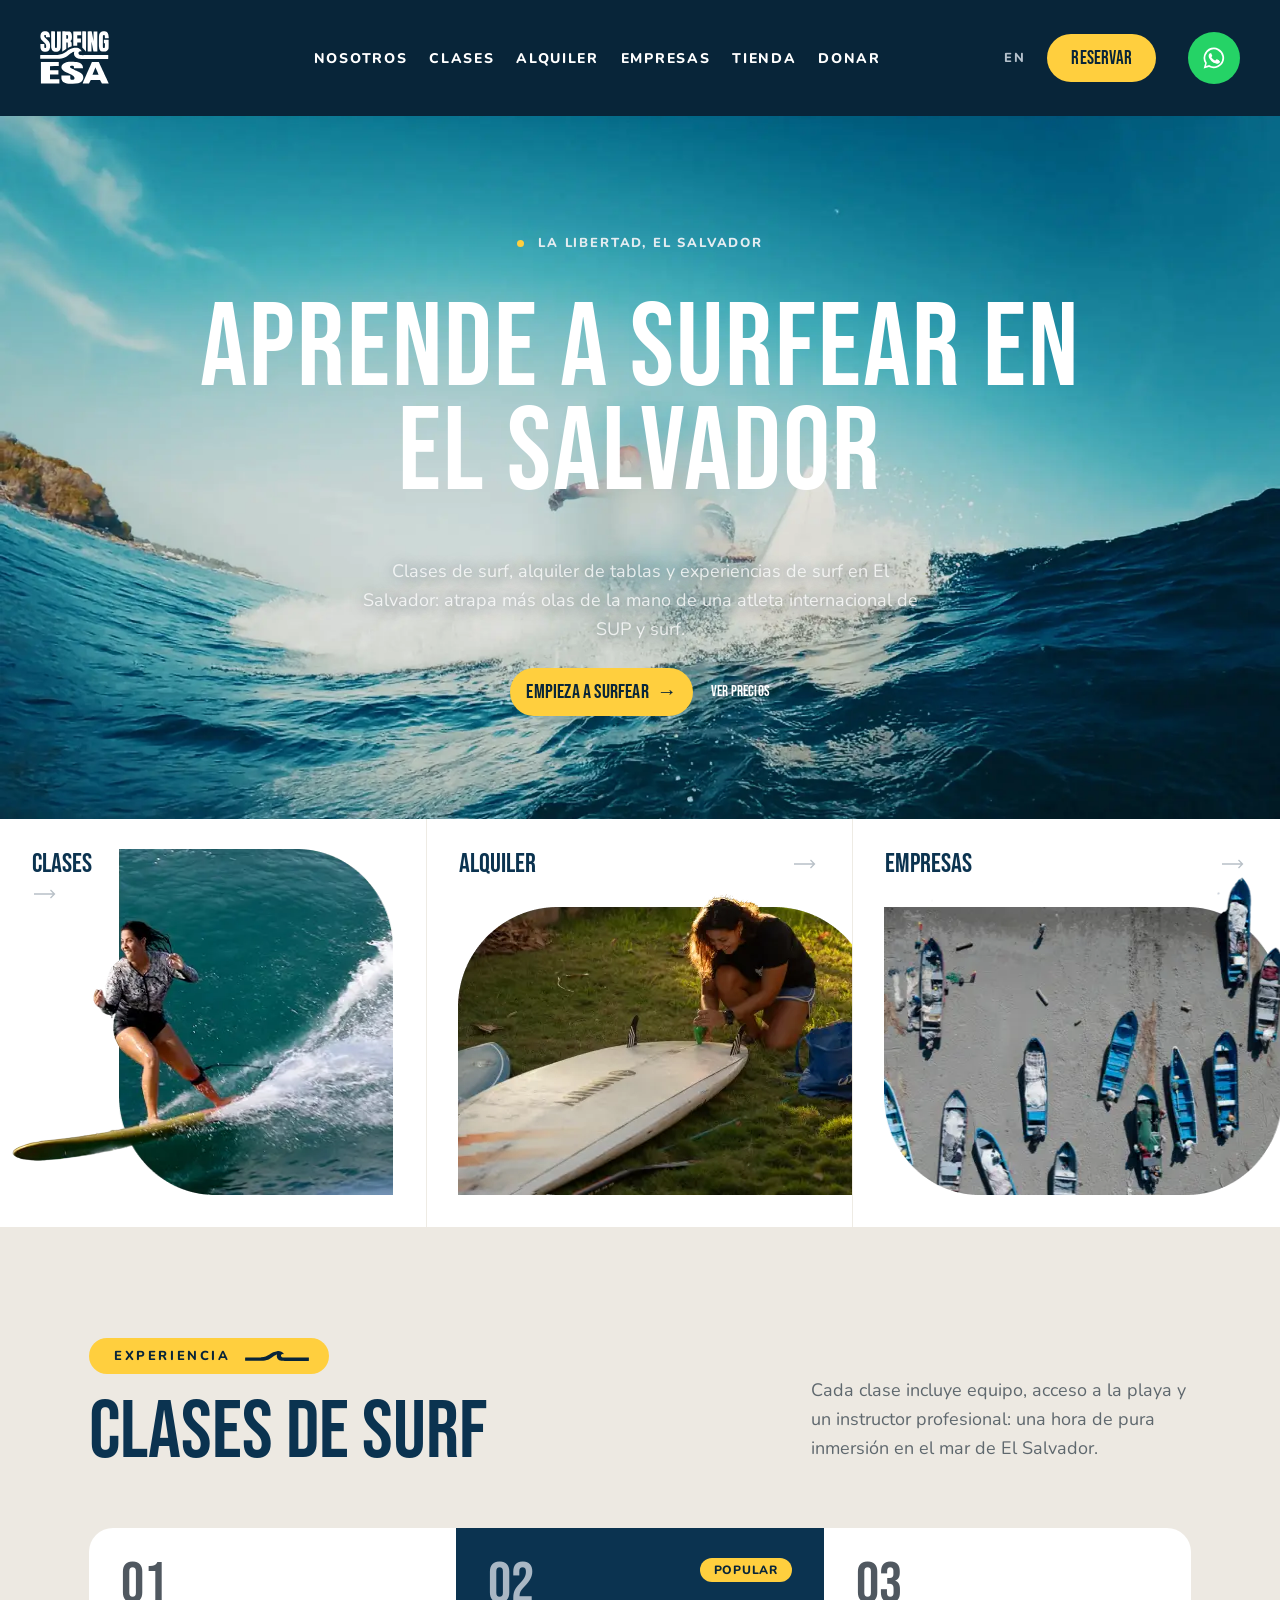
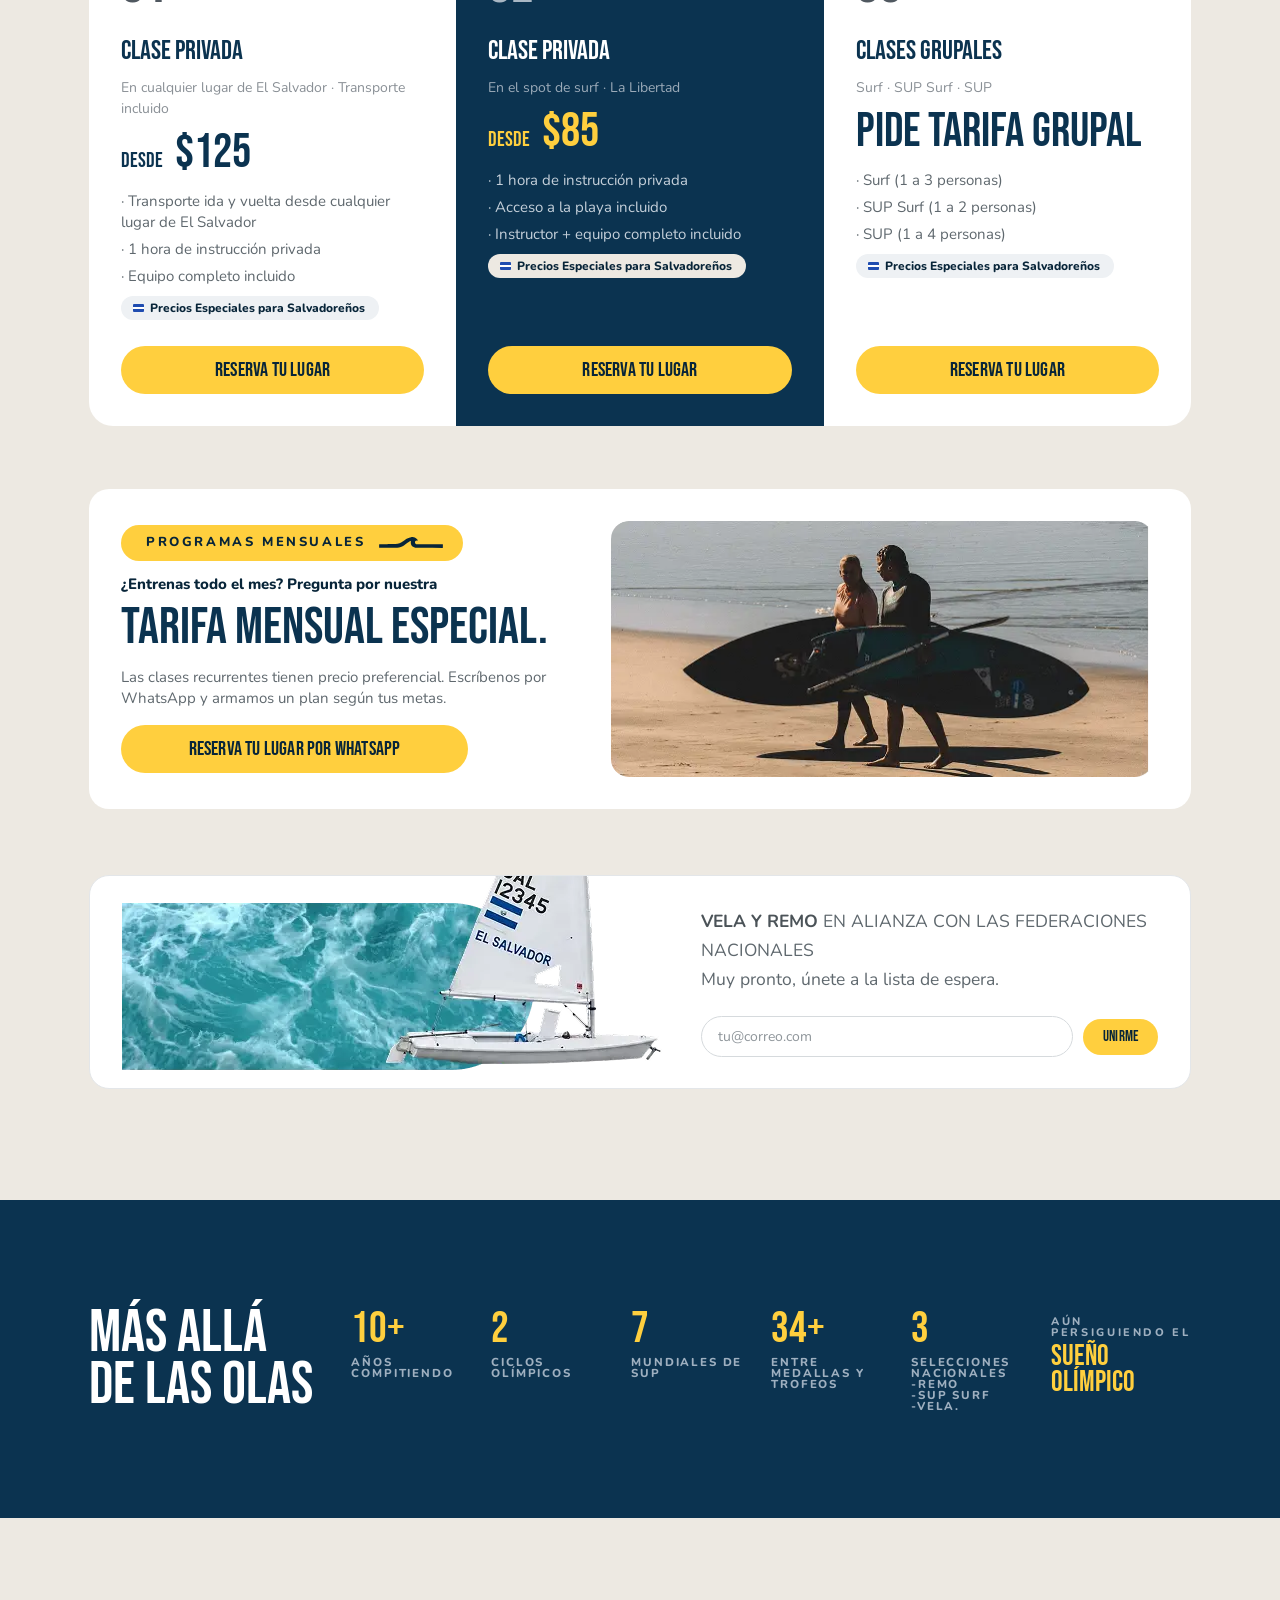
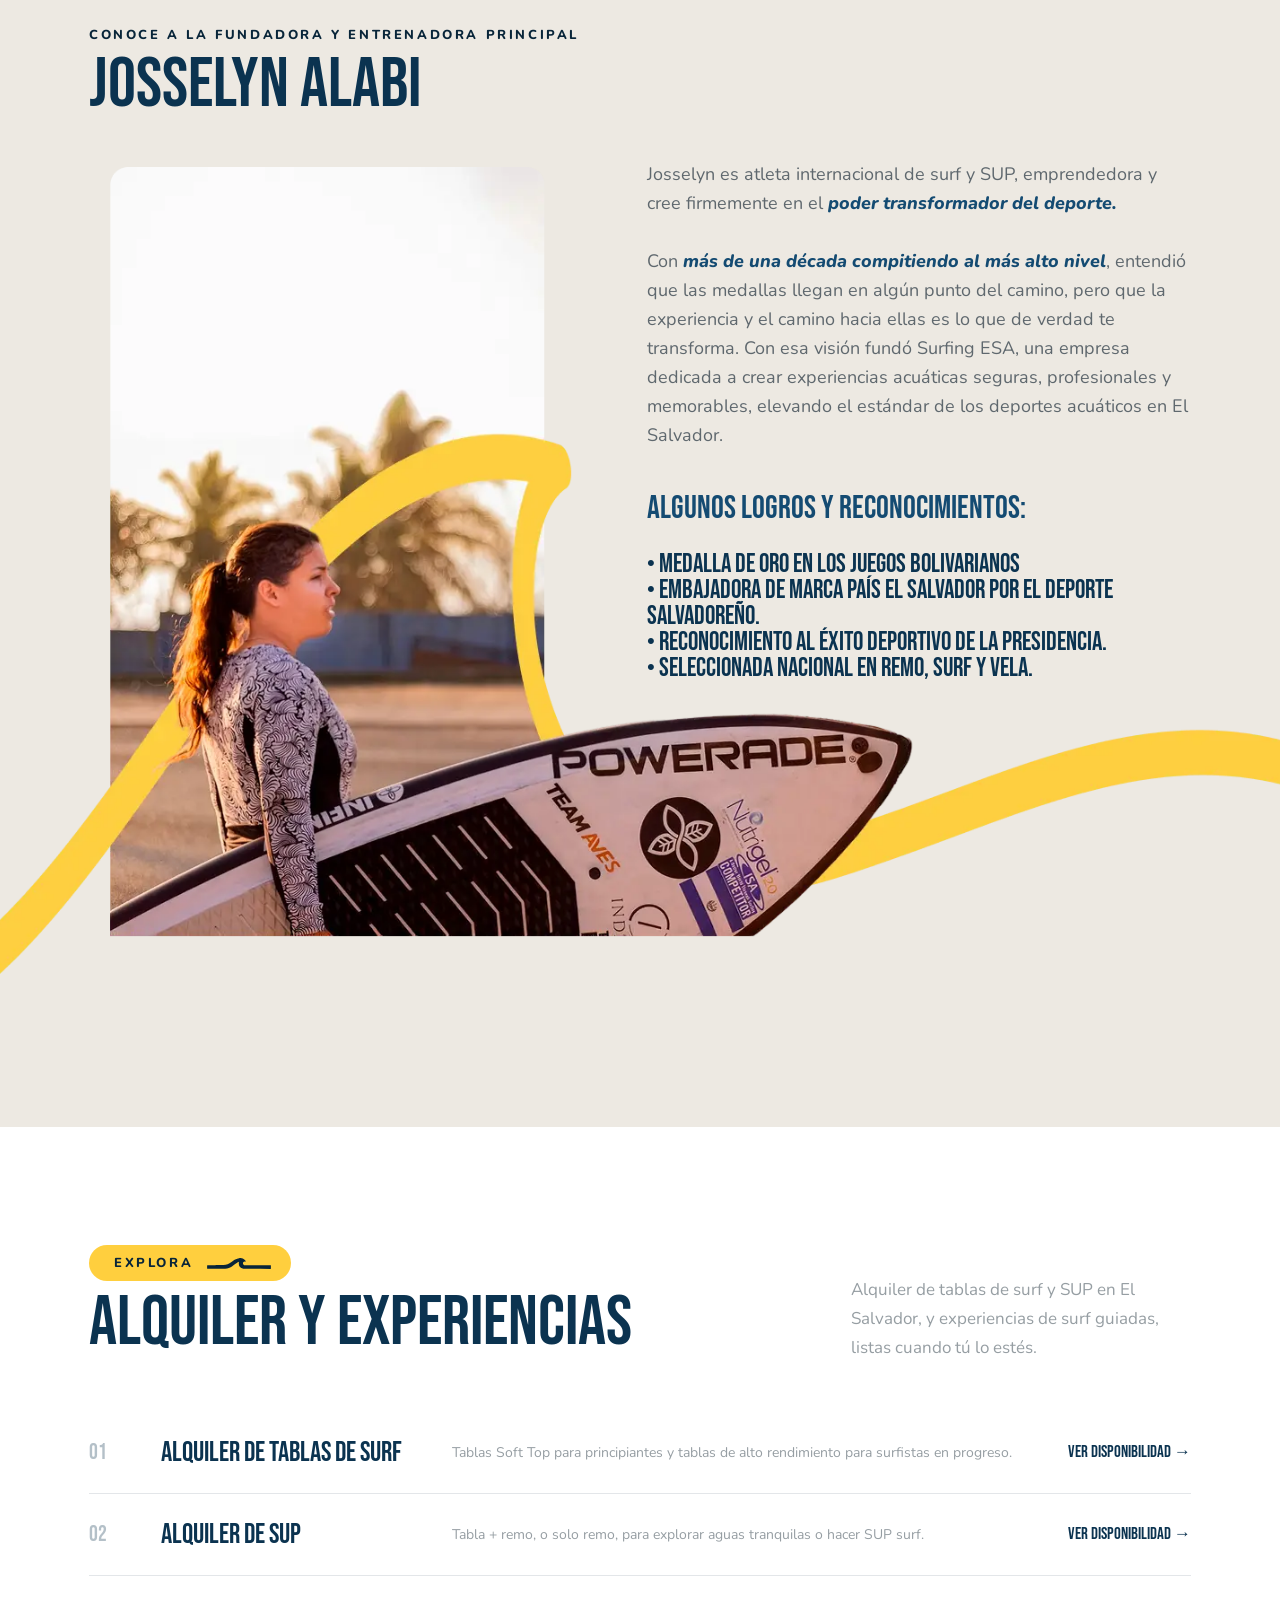
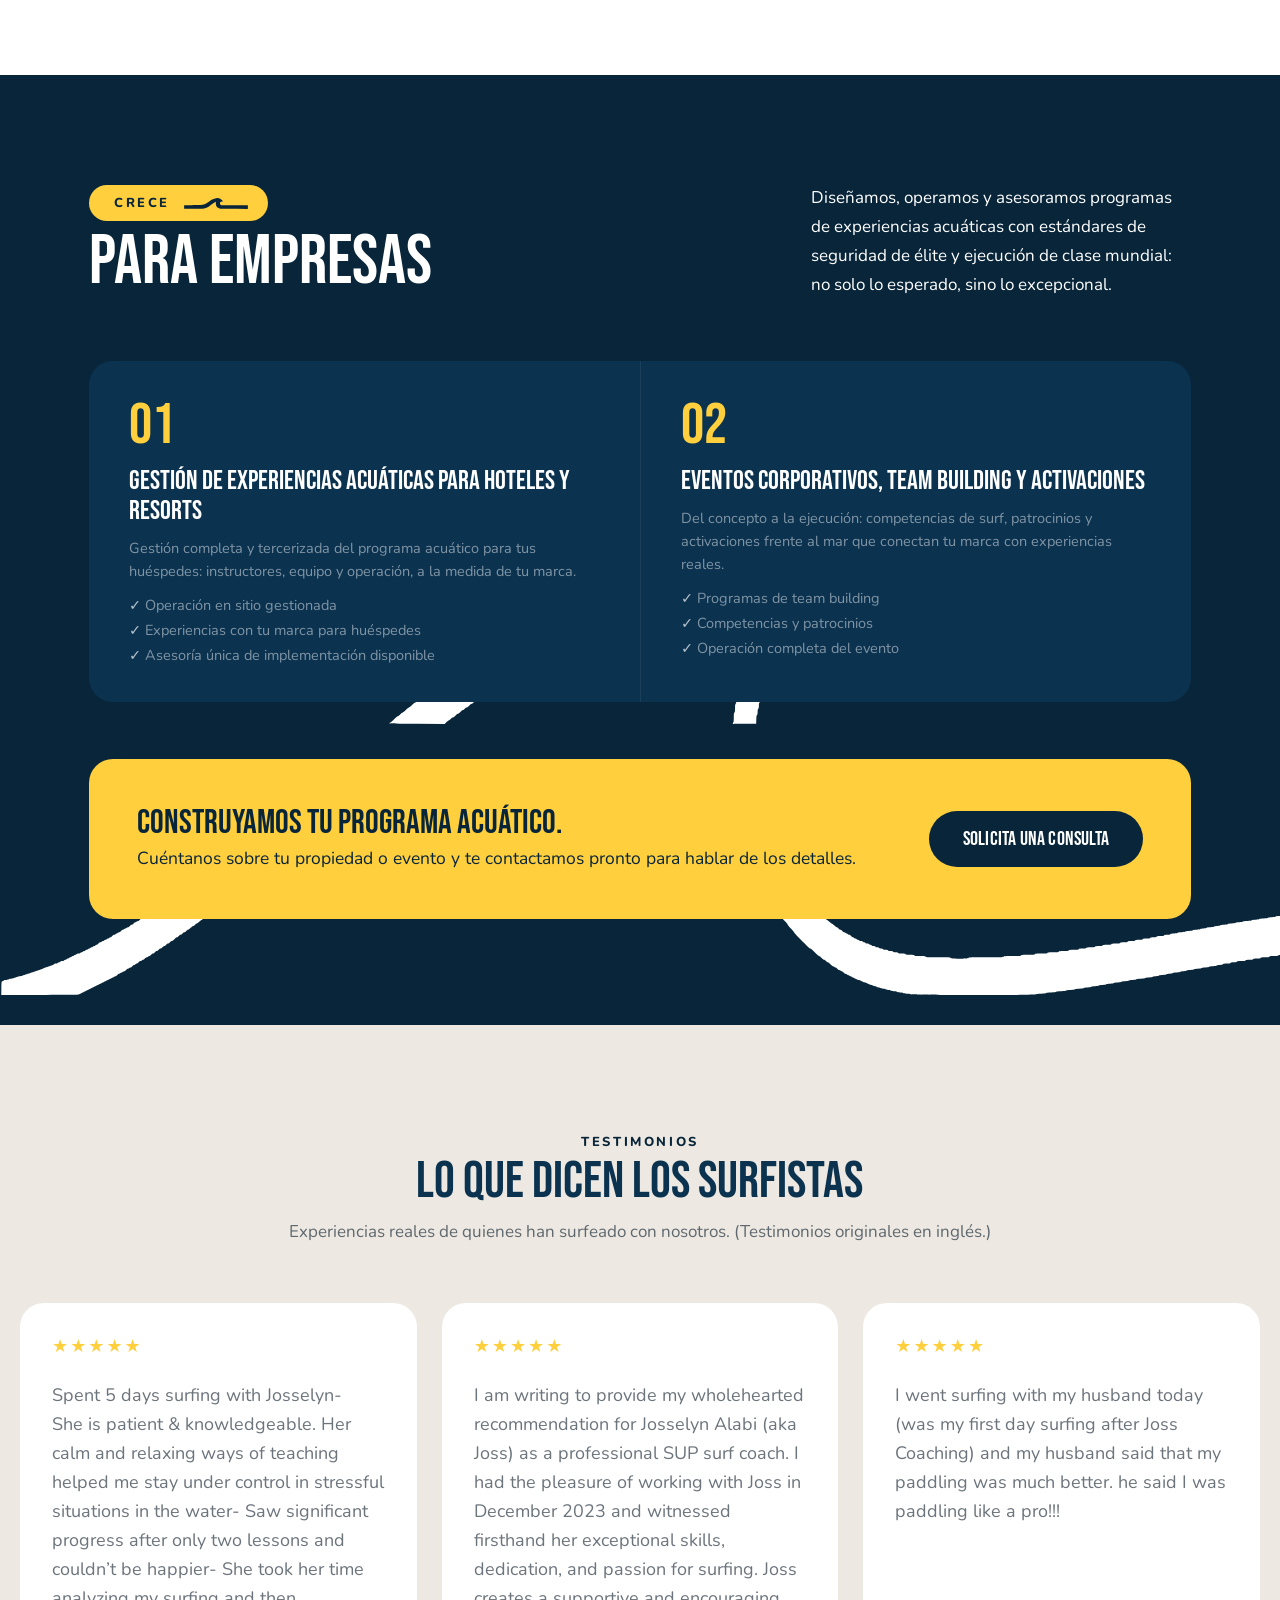
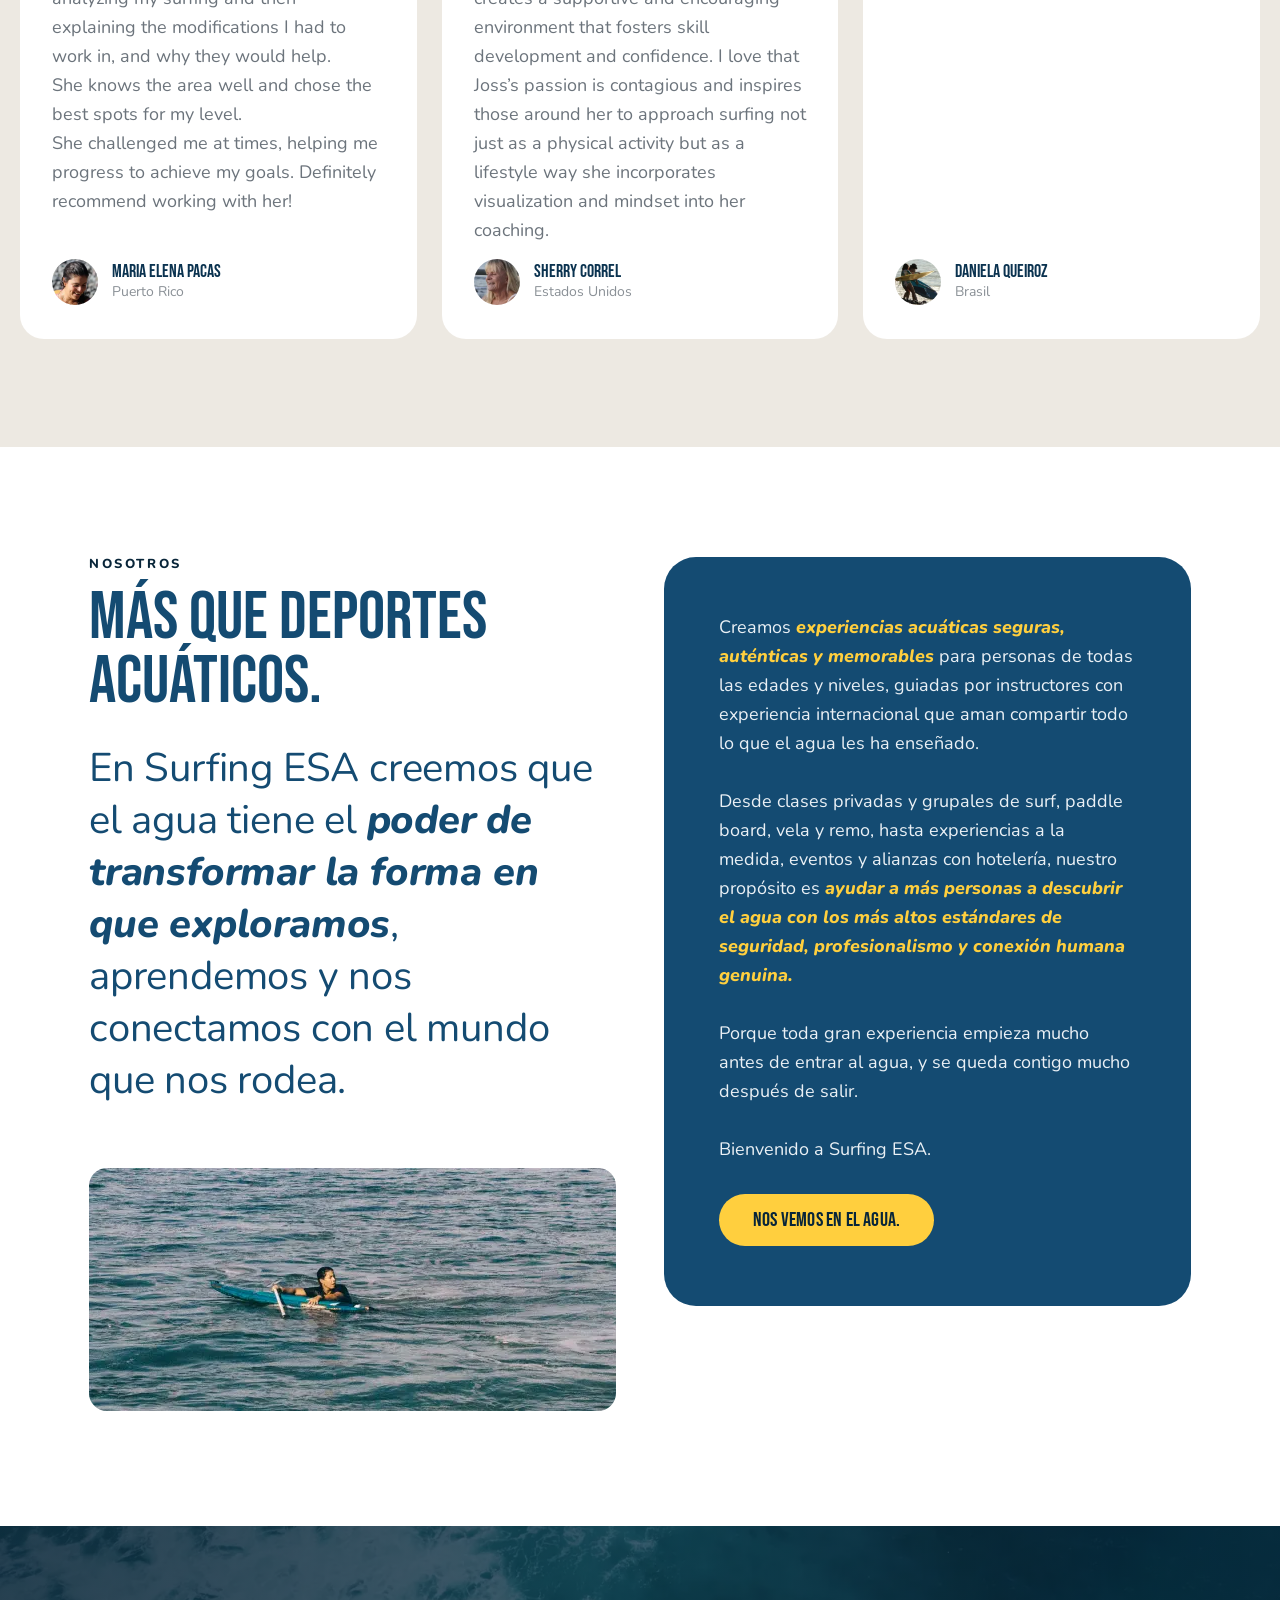
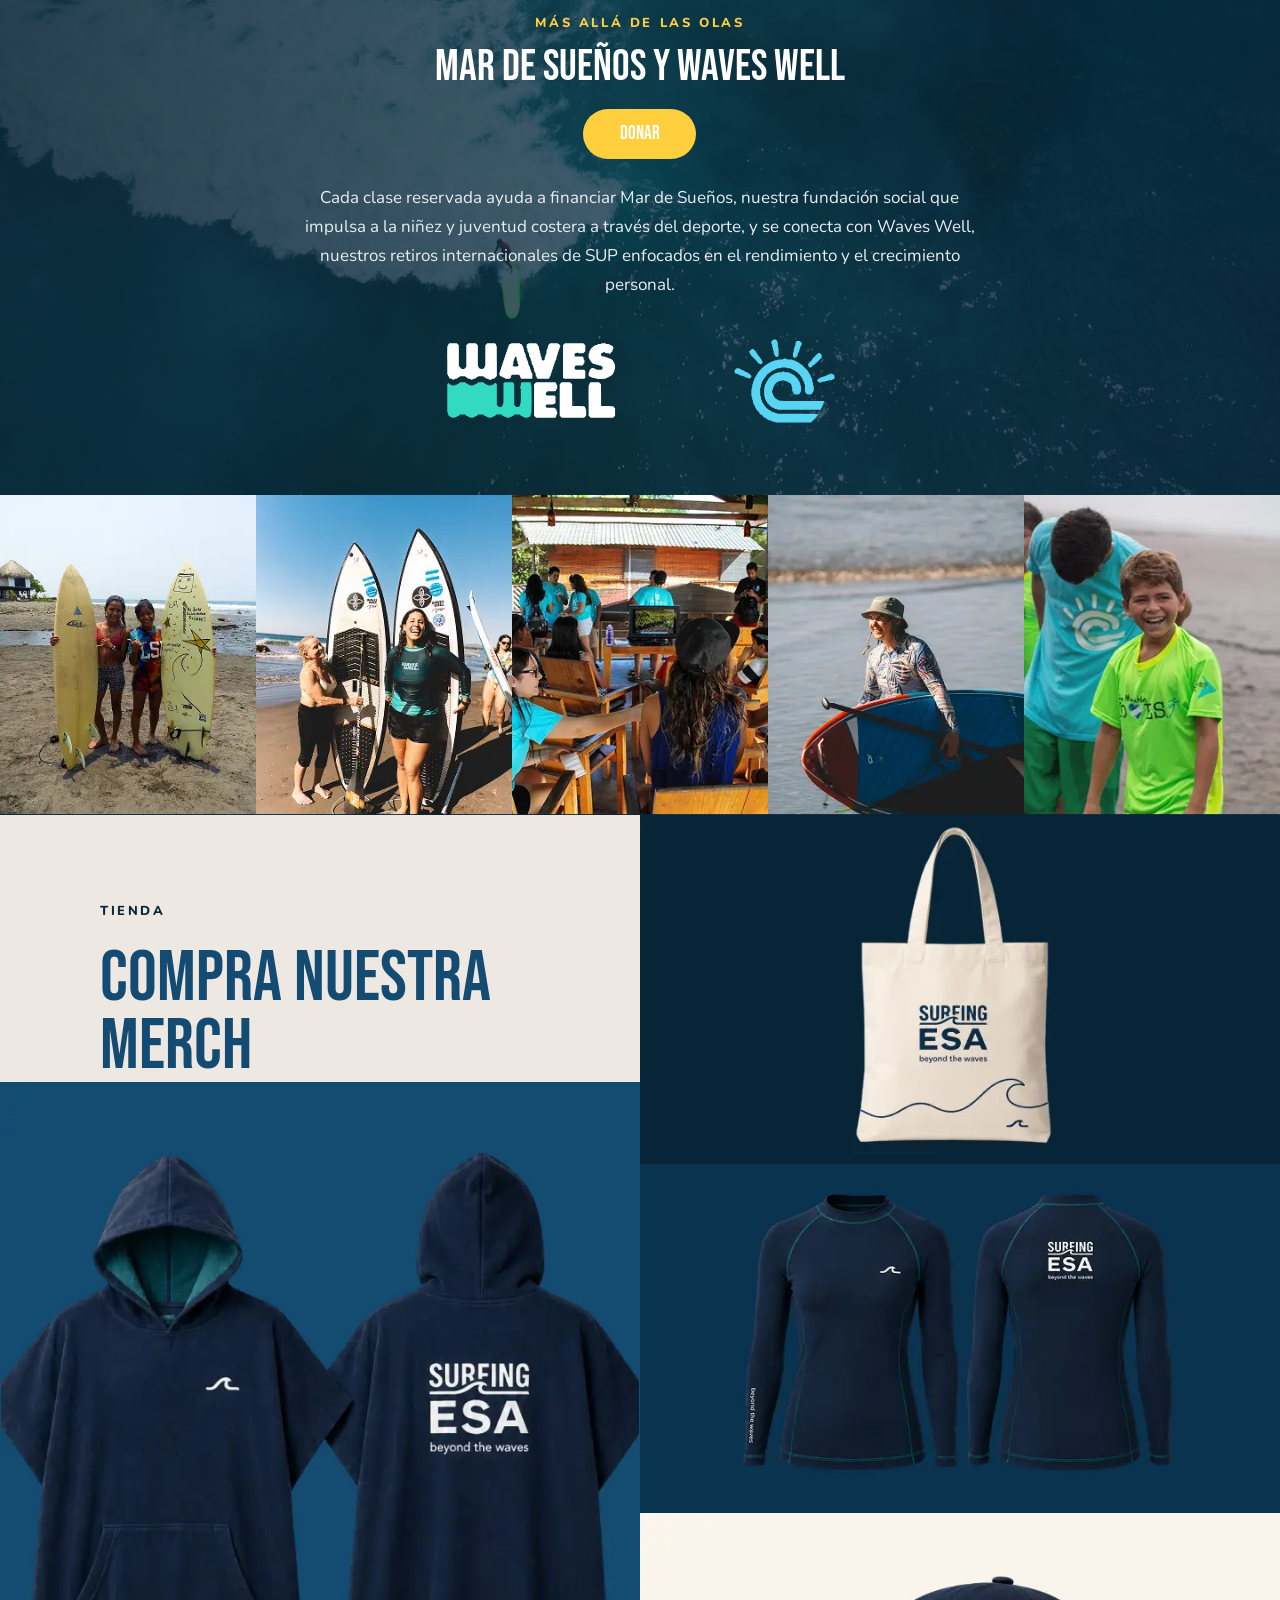
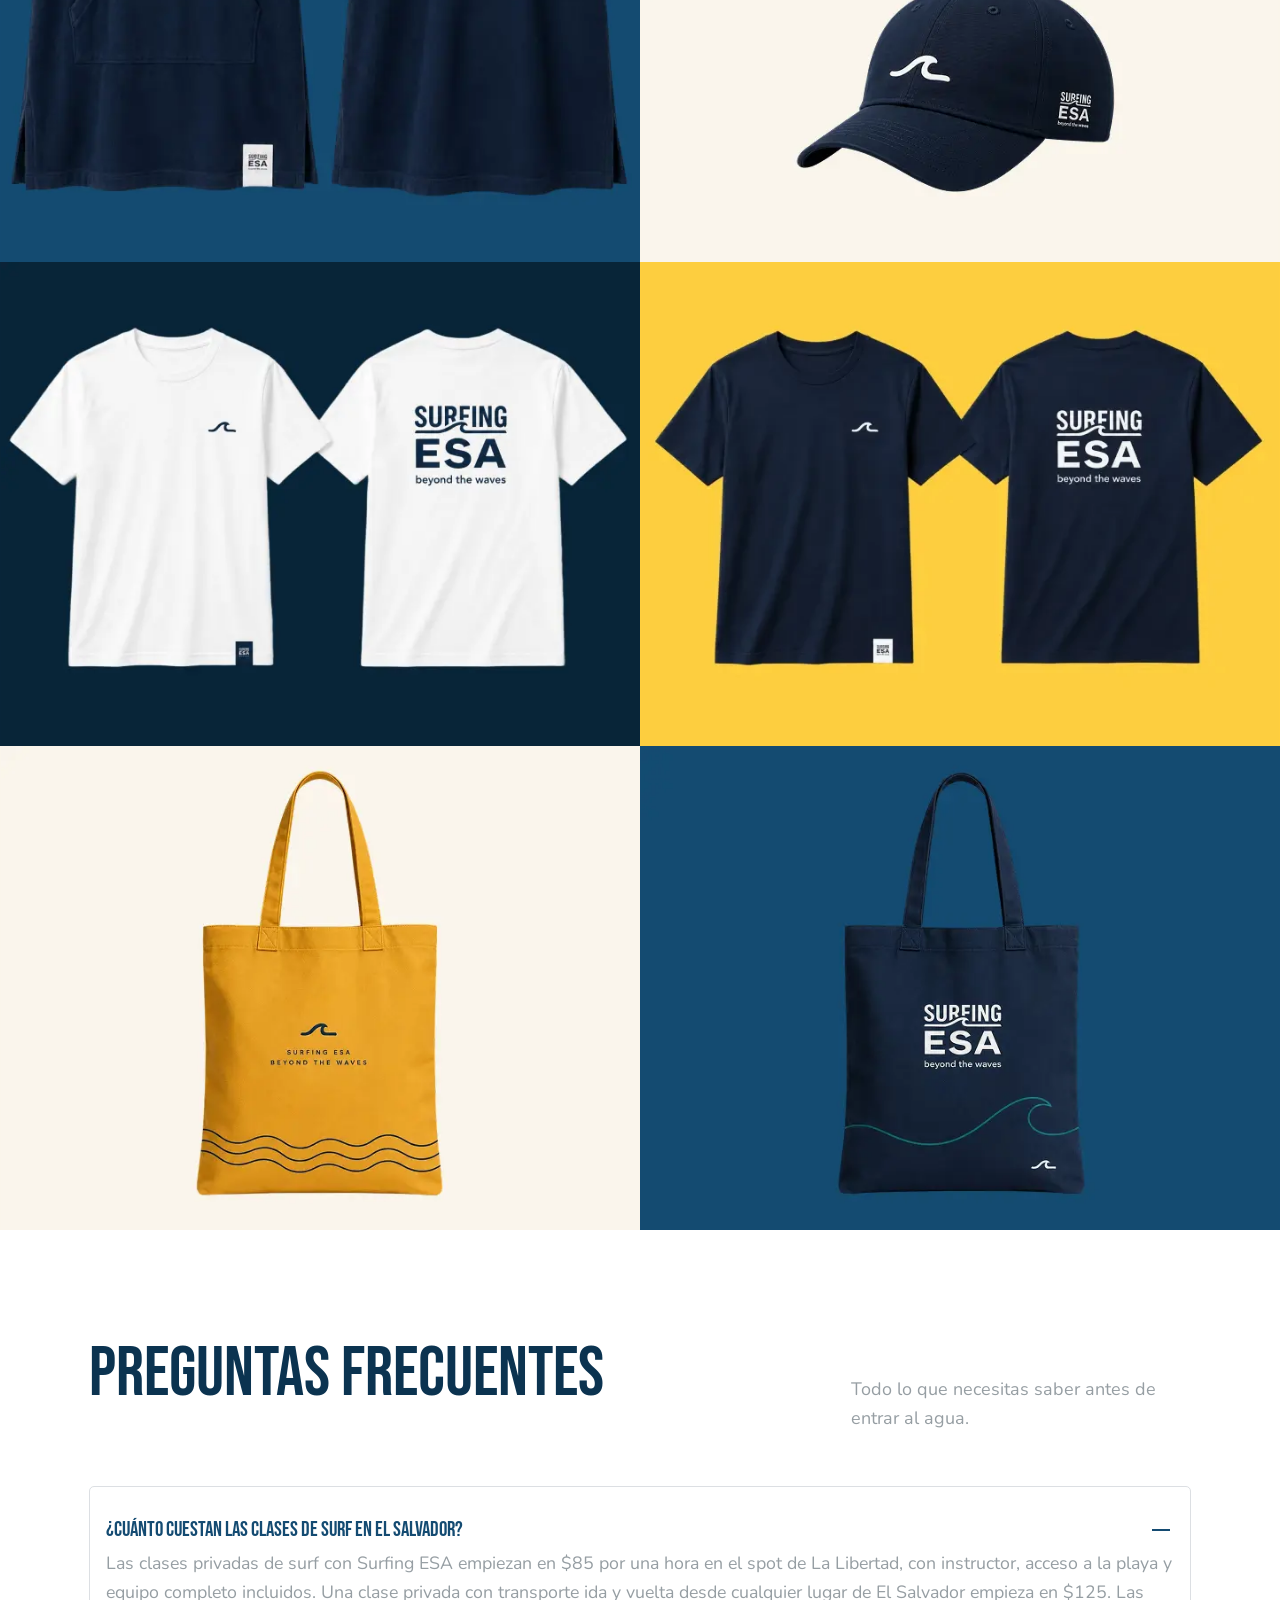
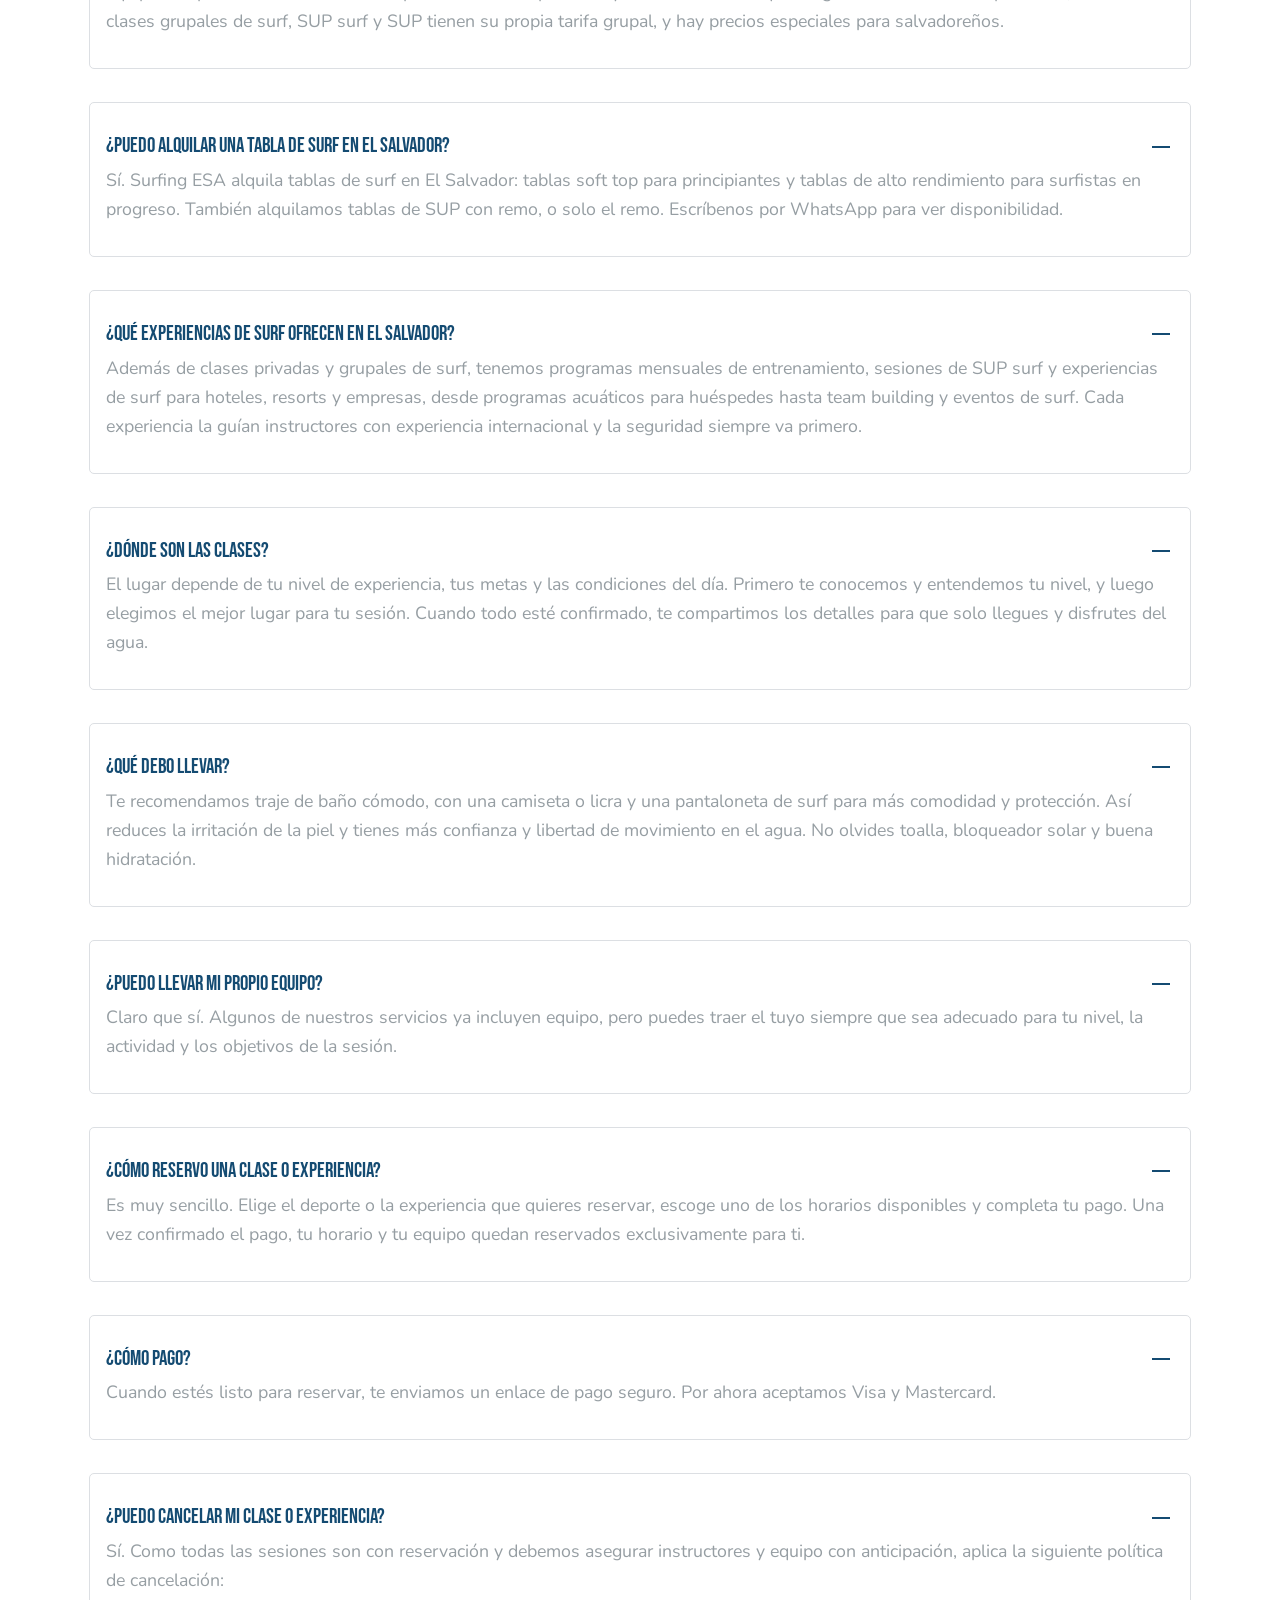
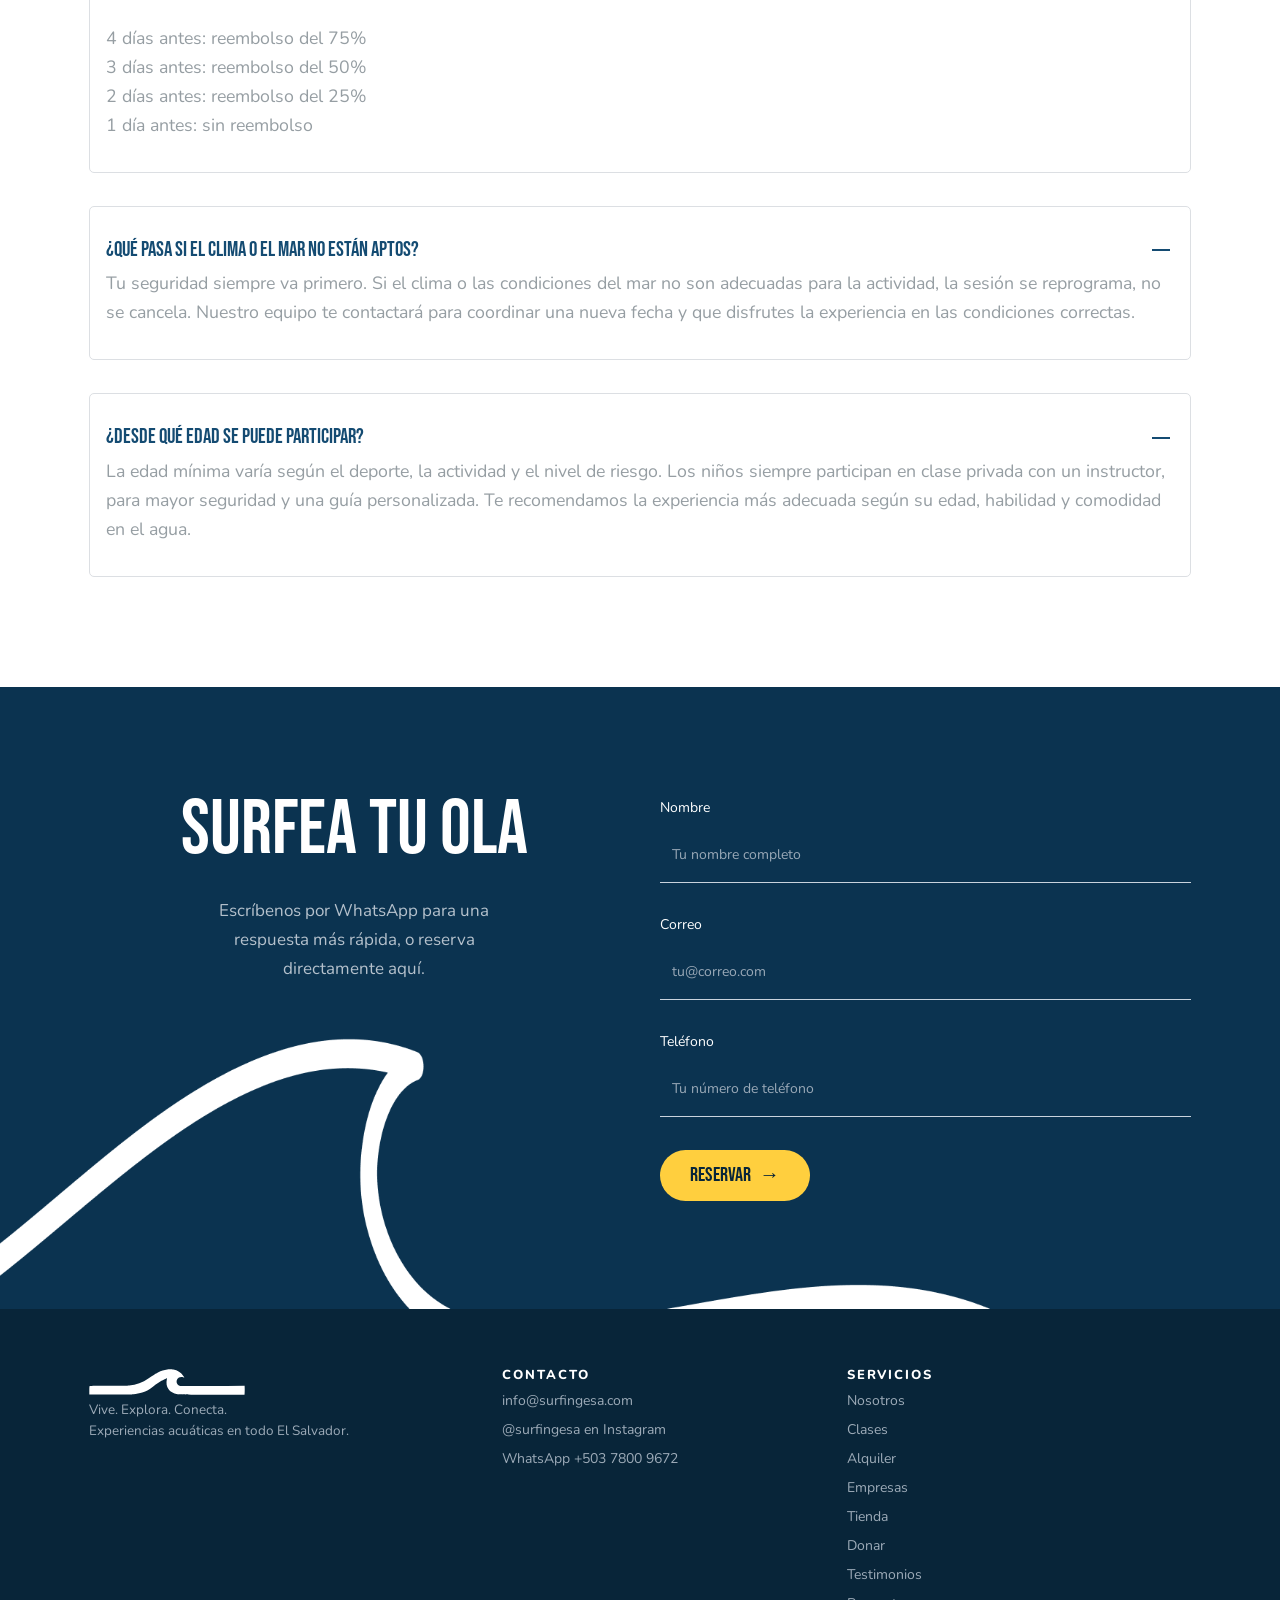
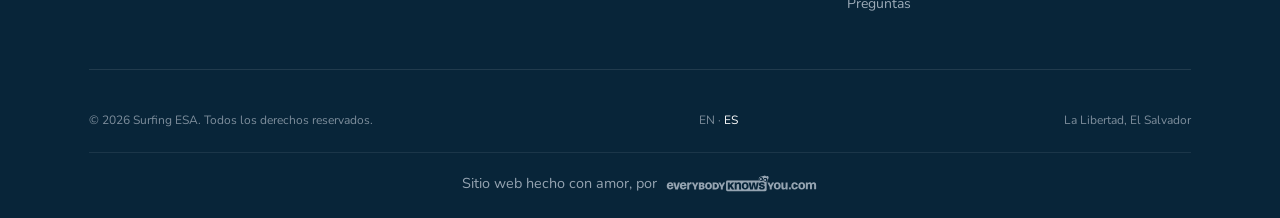
==== commit be41df38: "Update: one brand yellow (#FFCF3E) across the site, navy text on light backgrounds" ====
--- a/es/index.html
+++ b/es/index.html
@@ -585,7 +585,7 @@
     <div class="wrap">
       <div class="section-head">
         <div>
-          <p class="pill">Experiencia <img src="../assets/images/icons/wave-white-surfing-esa-surfingesa.com.svg" alt="" width="64" height="12"></p>
+          <p class="pill">Experiencia <img src="../assets/images/icons/wave-navy-surfing-esa-surfingesa.com.svg" alt="" width="64" height="12"></p>
           <h2 id="lessons-title" class="h-xl">Clases de surf</h2>
         </div>
         <p class="section-head__aside">Cada clase incluye equipo, acceso a la playa y un instructor profesional: una hora de pura inmersión en el mar de El Salvador.</p>
@@ -636,7 +636,7 @@
 
       <article class="monthly">
         <div class="monthly__text">
-          <p class="pill">Programas mensuales <img src="../assets/images/icons/wave-white-surfing-esa-surfingesa.com.svg" alt="" width="64" height="12"></p>
+          <p class="pill">Programas mensuales <img src="../assets/images/icons/wave-navy-surfing-esa-surfingesa.com.svg" alt="" width="64" height="12"></p>
           <p class="monthly__kicker">¿Entrenas todo el mes? Pregunta por nuestra</p>
           <h3 class="h-md">Tarifa mensual especial.</h3>
           <p class="monthly__body">Las clases recurrentes tienen precio preferencial. Escríbenos por WhatsApp y armamos un plan según tus metas.</p>
@@ -703,7 +703,7 @@
     <div class="wrap">
       <div class="section-head section-head--rentals">
         <div>
-          <p class="pill">Explora <img src="../assets/images/icons/wave-white-surfing-esa-surfingesa.com.svg" alt="" width="64" height="12"></p>
+          <p class="pill">Explora <img src="../assets/images/icons/wave-navy-surfing-esa-surfingesa.com.svg" alt="" width="64" height="12"></p>
           <h2 id="rentals-title" class="h-xl">Alquiler y experiencias</h2>
         </div>
         <p class="section-head__aside">Alquiler de tablas de surf y SUP en El Salvador, y experiencias de surf guiadas, listas cuando tú lo estés.</p>
@@ -731,7 +731,7 @@
     <div class="wrap">
       <div class="section-head section-head--dark">
         <div>
-          <p class="pill">Crece <img src="../assets/images/icons/wave-white-surfing-esa-surfingesa.com.svg" alt="" width="64" height="12"></p>
+          <p class="pill">Crece <img src="../assets/images/icons/wave-navy-surfing-esa-surfingesa.com.svg" alt="" width="64" height="12"></p>
           <h2 id="business-title" class="h-xl">Para empresas</h2>
         </div>
         <p class="section-head__aside">Diseñamos, operamos y asesoramos programas de experiencias acuáticas con estándares de seguridad de élite y ejecución de clase mundial: no solo lo esperado, sino lo excepcional.</p>
--- a/assets/css/tokens.css
+++ b/assets/css/tokens.css
@@ -6,9 +6,9 @@
   --navy-900:  #082539;   /* header, "For Business", footer */
   --navy-800:  #0B3350;   /* headings, stats band, popular card, contact */
   --blue-700:  #144B72;   /* About card, merch panels, big statement text */
-  --yellow:    #F5B93E;   /* buttons, prices, numbers */
-  --mustard:   #E0A42A;   /* section pills, eyebrow labels, founder name */
-  --swoosh:    #FECF40;   /* decorative yellow swoosh */
+  --yellow:    #FFCF3E;   /* THE one brand yellow (Joss's brand guide): buttons, pills, prices, numbers, swooshes.
+                             Rule: yellow is for fills, graphics and text on dark backgrounds only.
+                             Text on light backgrounds uses navy/blue (no yellow is readable on cream). */
   --cream:     #EDE9E2;   /* warm section background */
   --cream-2:   #FAF5EB;   /* merch light panels */
   --white:     #FFFFFF;
--- a/assets/css/styles.css
+++ b/assets/css/styles.css
@@ -25,11 +25,12 @@
 .h-xl{font-size:80px}
 .h-lg{font-size:52px}
 .h-md{font-size:52px}
-.label{font-size:13px;font-weight:800;letter-spacing:.2em;text-transform:uppercase;color:var(--mustard);line-height:1.2}
+.label{font-size:13px;font-weight:800;letter-spacing:.2em;text-transform:uppercase;color:var(--navy-900);line-height:1.2}
 .label--ink{color:var(--navy-900)}
+.donate .label{color:var(--yellow)}
 .eyebrow{font-size:13px;font-weight:800;letter-spacing:.2em;text-transform:uppercase;line-height:18px}
 
-.pill{display:inline-flex;align-items:center;gap:14px;height:36px;padding:0 20px 0 25px;border-radius:99px;background:var(--mustard);color:var(--white);font-size:13px;font-weight:800;letter-spacing:.2em;text-transform:uppercase;line-height:1}
+.pill{display:inline-flex;align-items:center;gap:14px;height:36px;padding:0 20px 0 25px;border-radius:99px;background:var(--yellow);color:var(--navy-900);font-size:13px;font-weight:800;letter-spacing:.2em;text-transform:uppercase;line-height:1}
 .pill img{width:64px;height:auto}
 
 /* ---------- Buttons ---------- */
@@ -104,7 +105,7 @@
 .service--lessons img{right:33px}
 .service--rentals img,.service--business img{left:31px}
 .service:hover img{transform:translateY(-6px)}
-.service:hover .service__arrow{transform:translateX(5px);color:var(--mustard)}
+.service:hover .service__arrow{transform:translateX(5px);color:var(--blue-700)}
 
 /* ---------- Section heads ---------- */
 .section-head{display:flex;justify-content:space-between;align-items:flex-start;gap:40px}
@@ -178,7 +179,7 @@
 /* ---------- Founder ---------- */
 .founder{position:relative;background:var(--cream);padding:110px 0 240px;overflow:hidden;min-height:1193px}
 .founder .label{font-size:13px}
-.founder__name{margin-top:8px;font-family:var(--font-display);font-weight:400;font-size:70px;line-height:.95;color:var(--mustard);text-transform:uppercase}
+.founder__name{margin-top:8px;font-family:var(--font-display);font-weight:400;font-size:70px;line-height:.95;color:var(--navy-800);text-transform:uppercase}
 .founder__grid{display:grid;grid-template-columns:482px 1fr;gap:76px;margin-top:34px}
 .founder__media{position:relative;height:720px;align-self:end}
 .founder__media img{position:absolute;left:-293px;top:0;width:1672px;max-width:none;height:auto}
@@ -186,7 +187,7 @@
 .founder__text p{margin-top:0}
 .founder__text p + p{margin-top:29px}
 .founder__text em{font-weight:800;color:var(--blue-700)}
-.founder__h3{margin-top:43px;font-family:var(--font-display);font-weight:400;font-size:32px;line-height:1;color:var(--mustard);text-transform:uppercase}
+.founder__h3{margin-top:43px;font-family:var(--font-display);font-weight:400;font-size:32px;line-height:1;color:var(--blue-700);text-transform:uppercase}
 .founder__list{margin-top:27px;font-family:var(--font-display);font-size:26px;line-height:26px;color:var(--ink);text-transform:uppercase}
 .founder__list li::before{content:"• "}
 
@@ -199,7 +200,7 @@
 .rent-row__title{font-family:var(--font-display);font-weight:400;font-size:28px;color:var(--ink);text-transform:uppercase;line-height:1}
 .rent-row__desc{font-size:14px;line-height:1.4;color:var(--text-soft);padding-right:40px}
 .rent-row__cta{font-family:var(--font-display);font-size:17px;color:var(--ink);text-transform:uppercase;margin-right:164px;white-space:nowrap;transition:color .2s}
-.rent-row__cta:hover{color:var(--mustard)}
+.rent-row__cta:hover{color:var(--blue-700)}
 
 /* ---------- Business ---------- */
 .business{position:relative;background:var(--navy-900);color:var(--white);padding:110px 0 106px;overflow:hidden}
@@ -237,7 +238,7 @@
 .about__grid{display:grid;grid-template-columns:599px 595px;justify-content:space-between;align-items:start}
 .about__title{margin-top:14px;color:var(--blue-700);font-size:68px;white-space:nowrap}
 .about__statement{margin-top:28px;font-size:48px;line-height:58px;color:var(--blue-700);font-weight:400;letter-spacing:-.005em}
-.about__statement em{font-weight:800;color:var(--mustard)}
+.about__statement em{font-weight:800;color:var(--blue-700)}
 .about__img{margin-top:62px;width:599px;height:243px;object-fit:cover;border-radius:18px}
 .about__card{background:var(--blue-700);color:var(--about-card-text);border-radius:32px;padding:56px 58px 60px 55px;font-size:18px;line-height:29px}
 .about__card p + p{margin-top:29px}
@@ -292,7 +293,7 @@
 
 /* ---------- FAQ ---------- */
 .faq{background:var(--white);padding:115px 0 110px}
-.faq__title{color:var(--yellow);font-size:70px;line-height:58px;max-width:520px}
+.faq__title{color:var(--navy-800);font-size:70px;line-height:58px;max-width:520px}
 .section-head--faq .section-head__aside{max-width:340px;padding-top:30px;color:var(--text-soft)}
 .faq__list{margin-top:53px;display:grid;gap:33px}
 .faq__item{border:1px solid var(--faq-border);border-radius:5px;padding:32px 16px 32px}
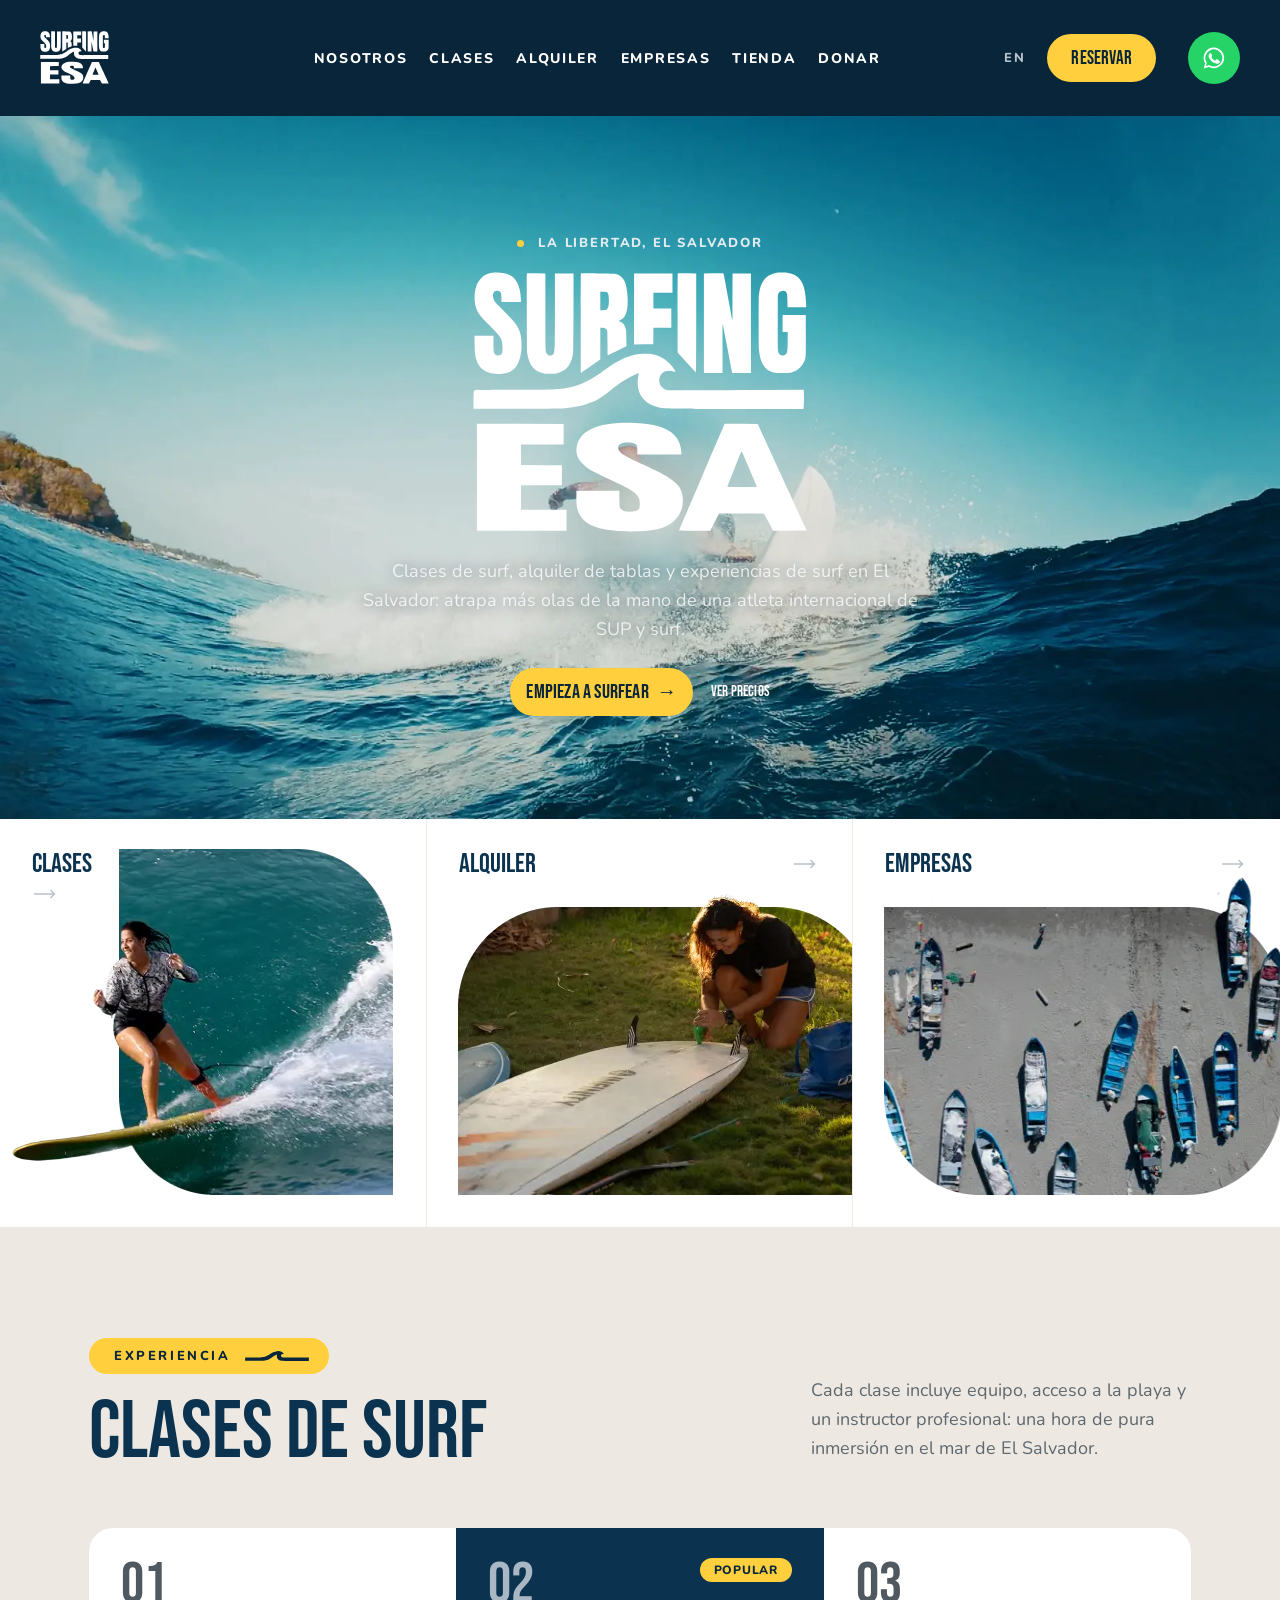
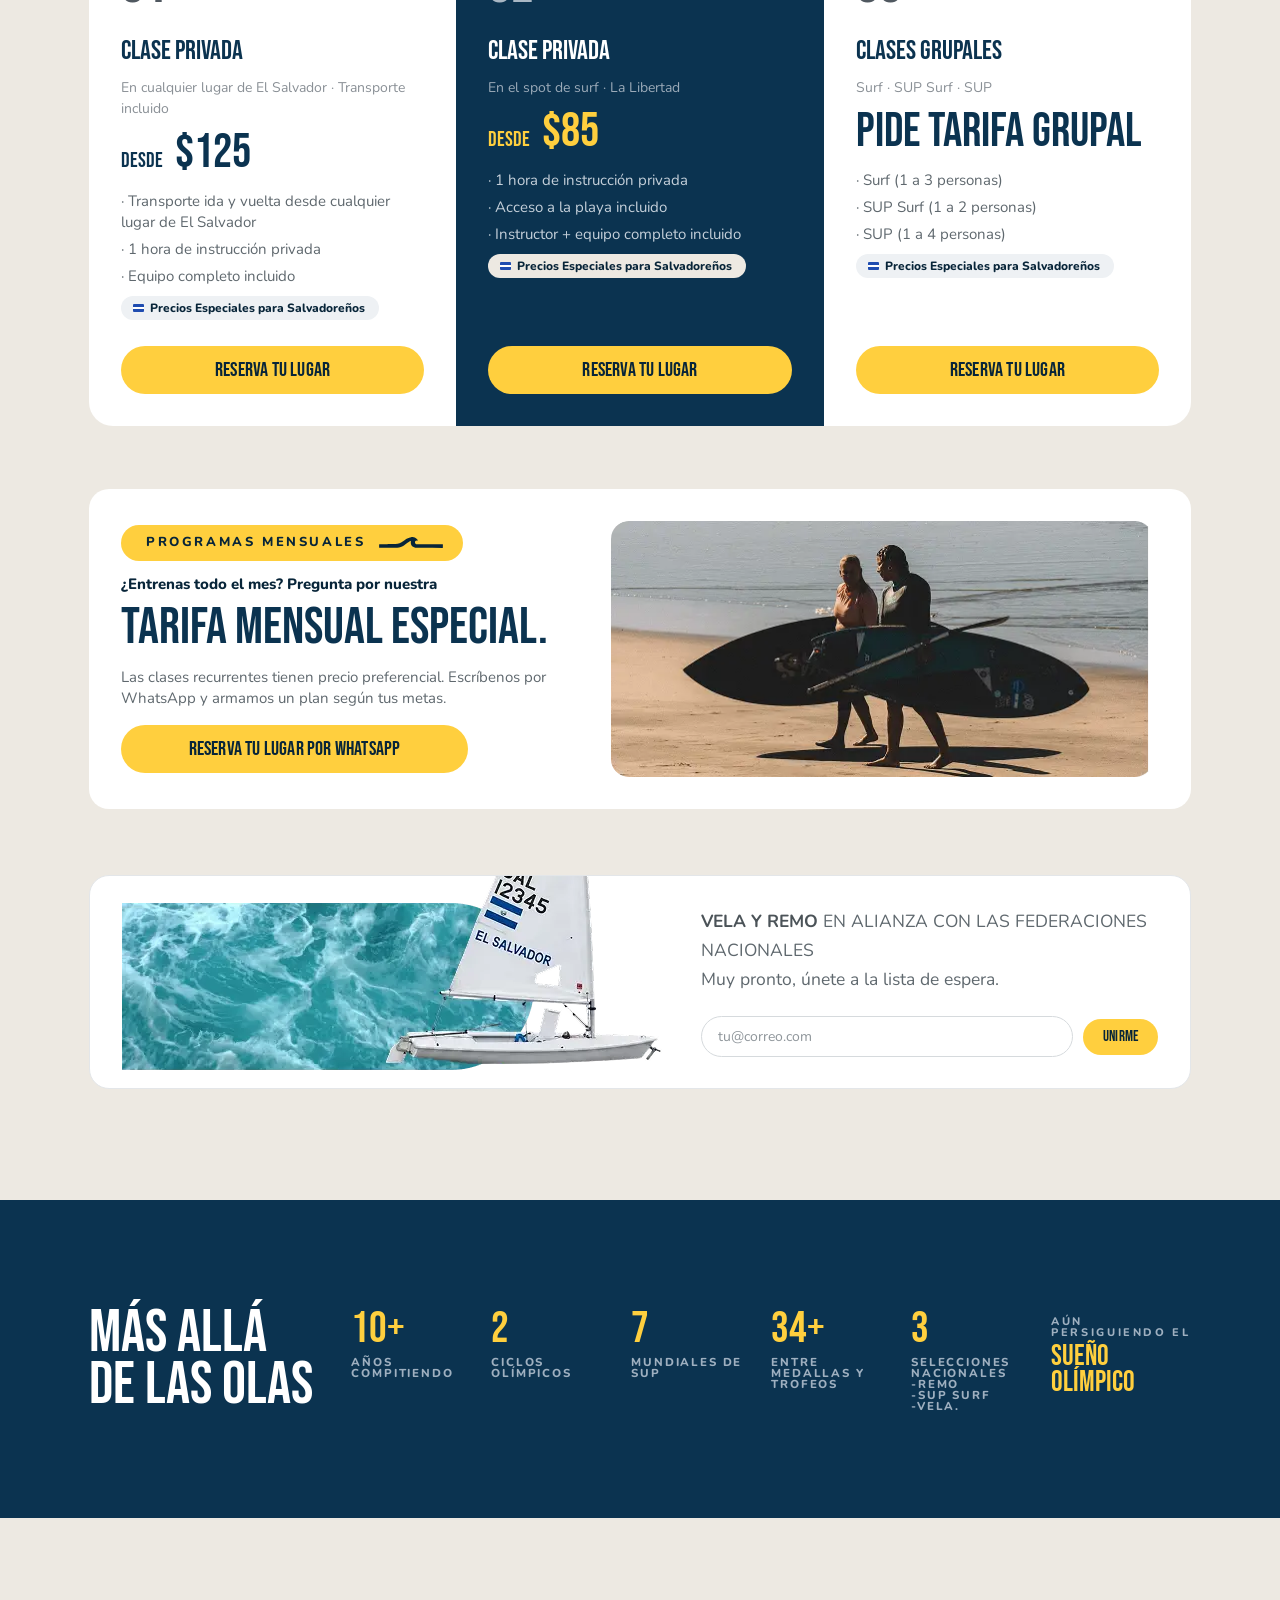
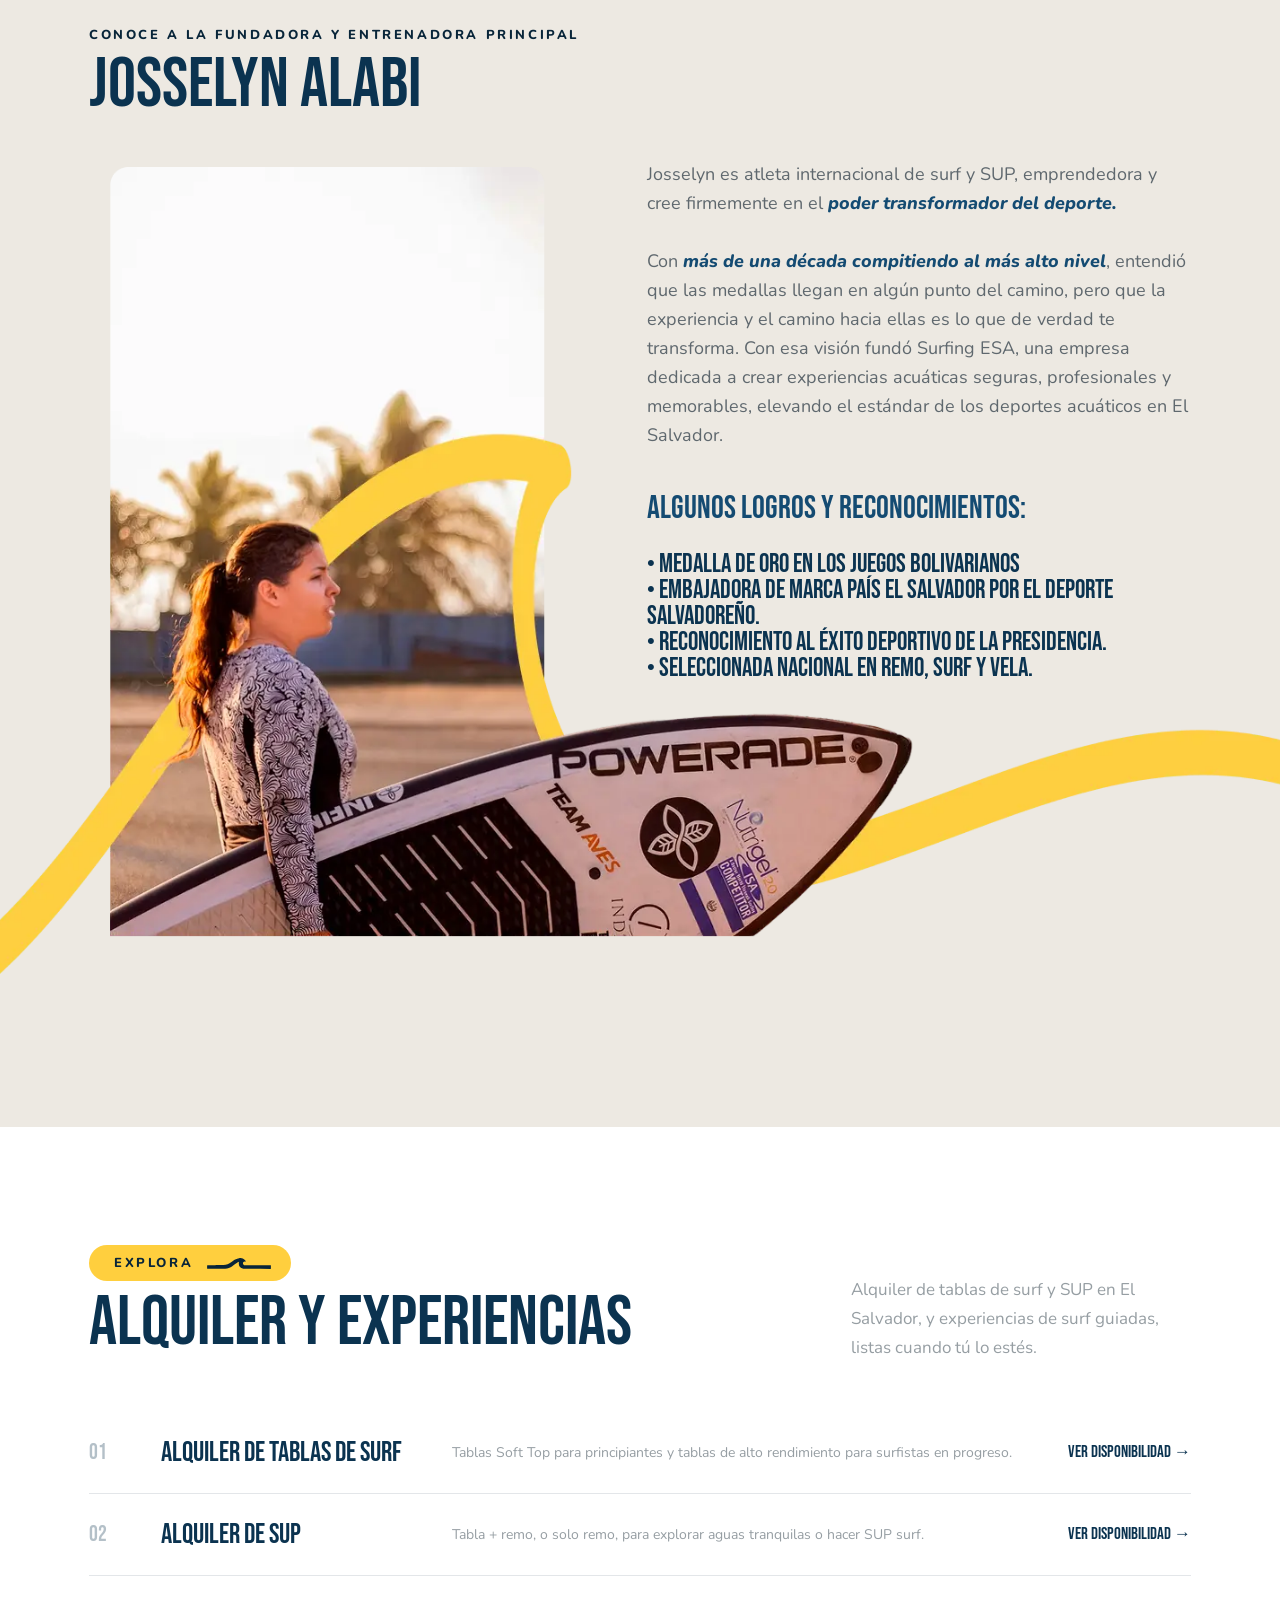
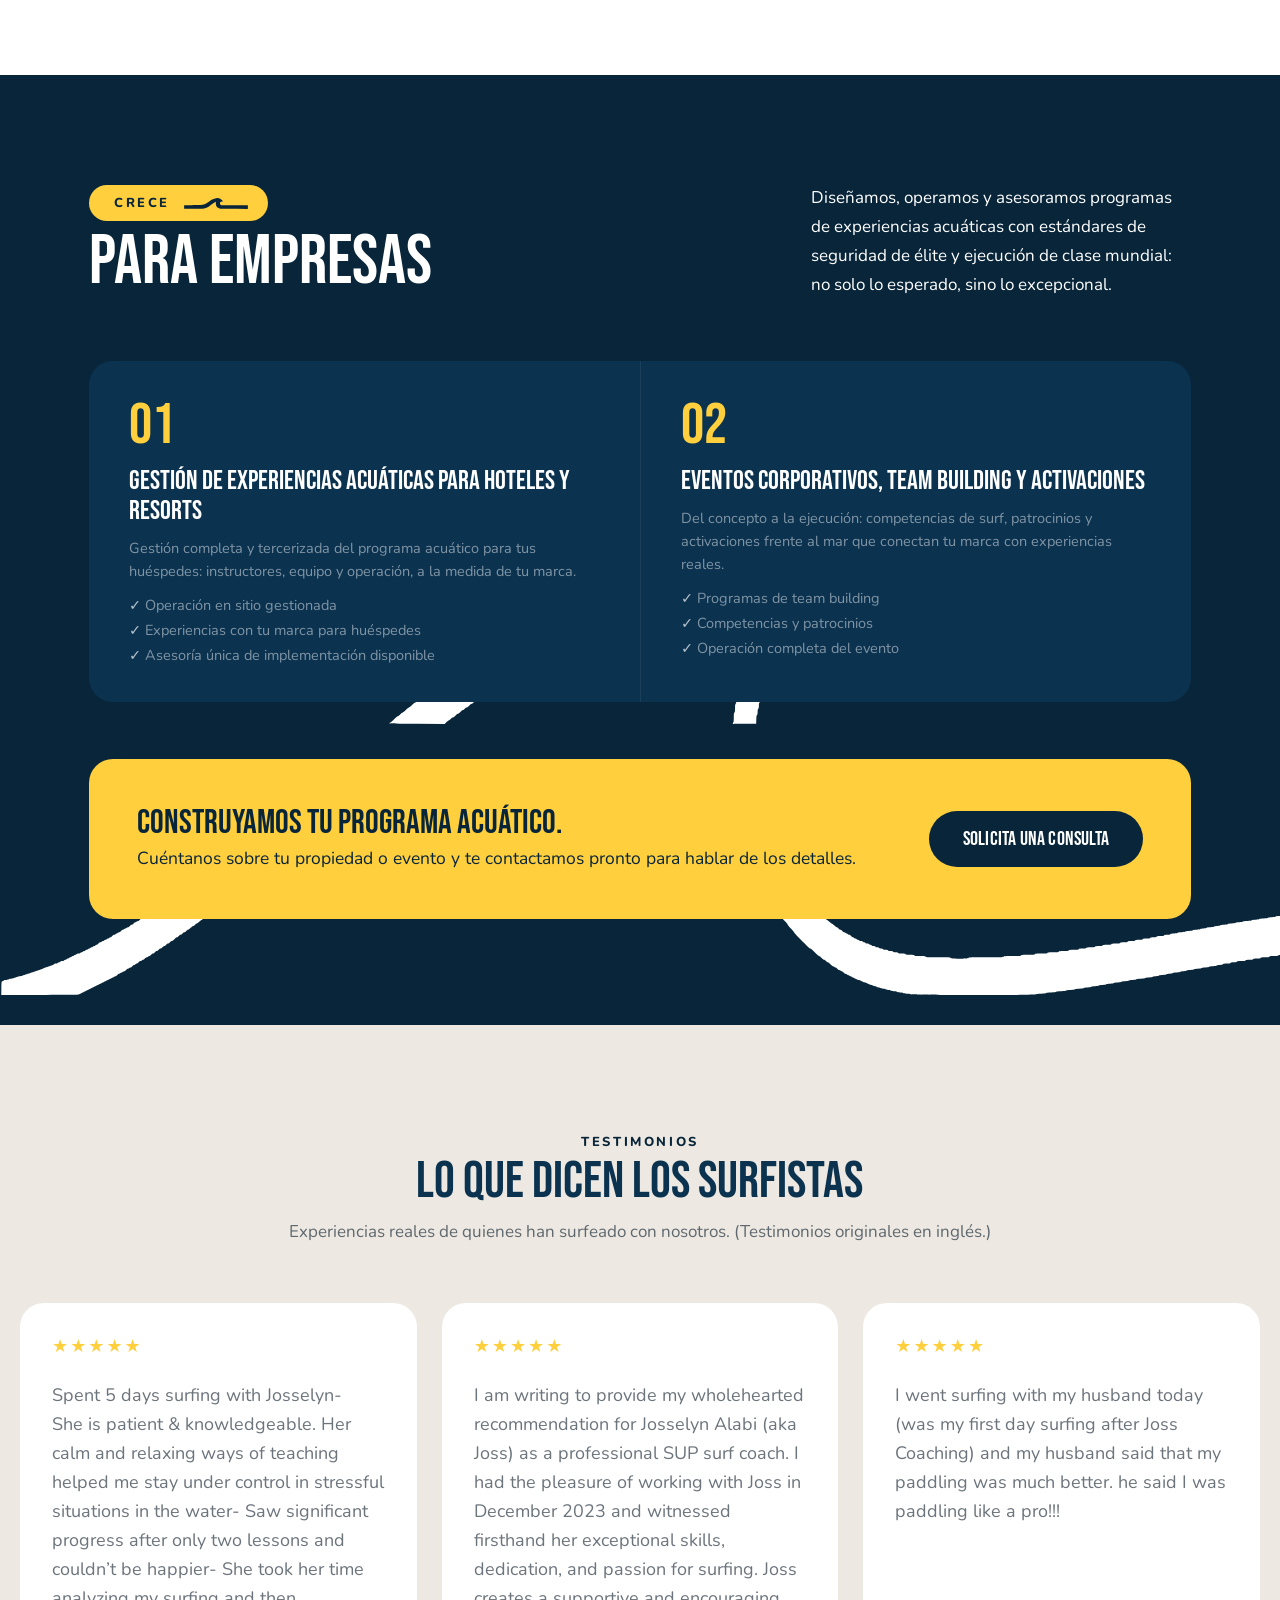
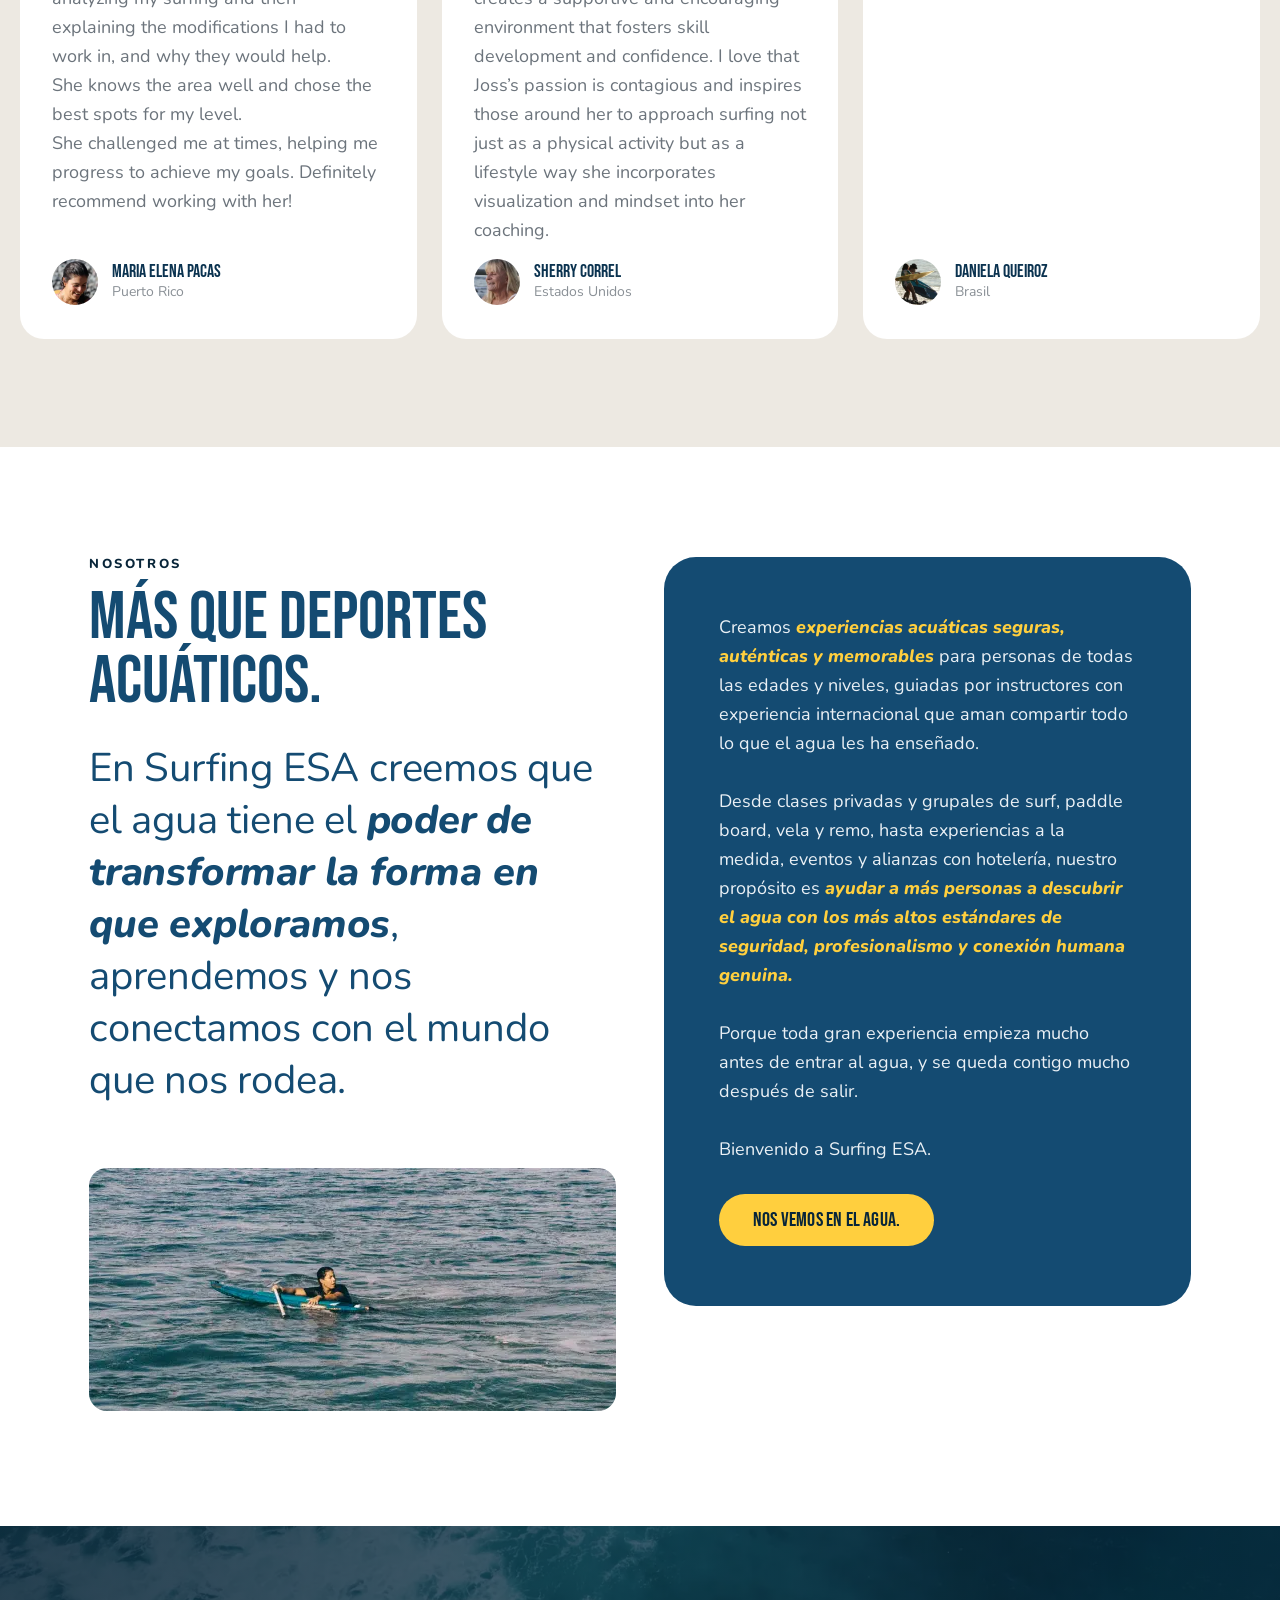
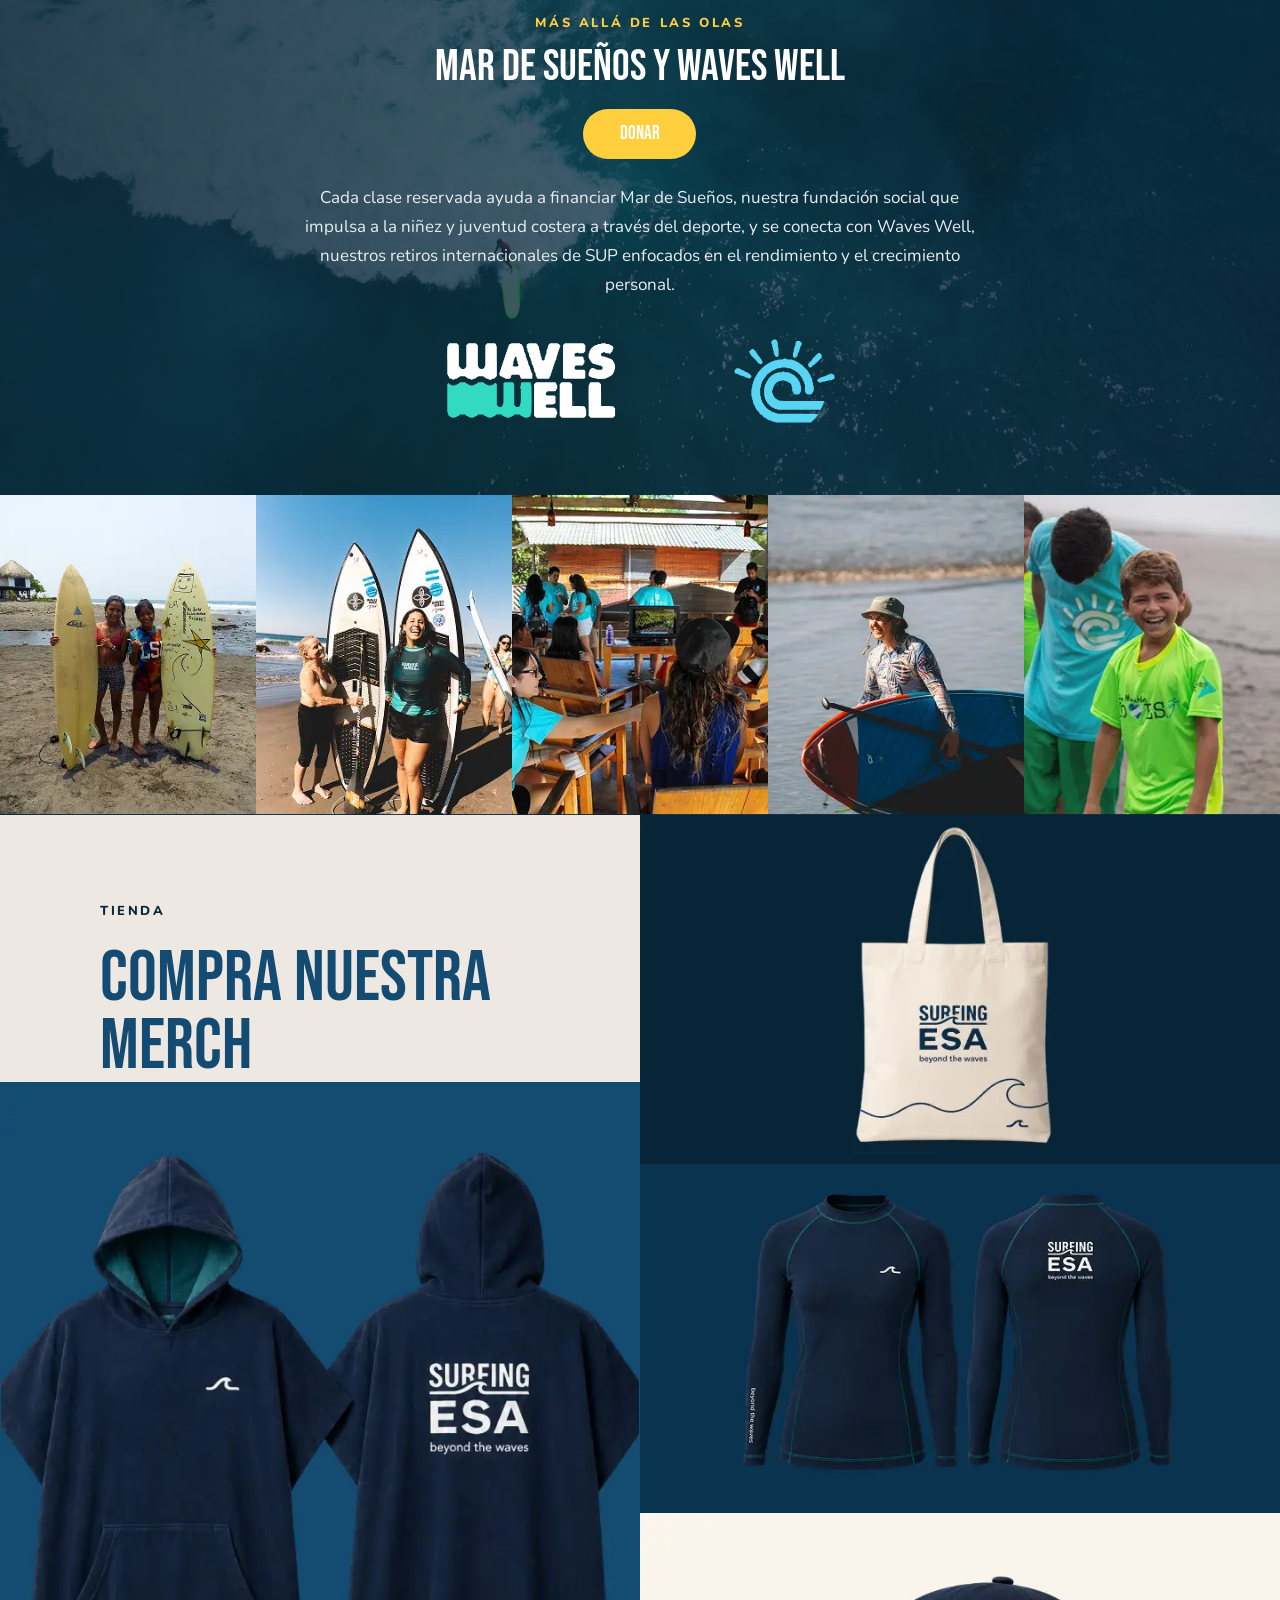
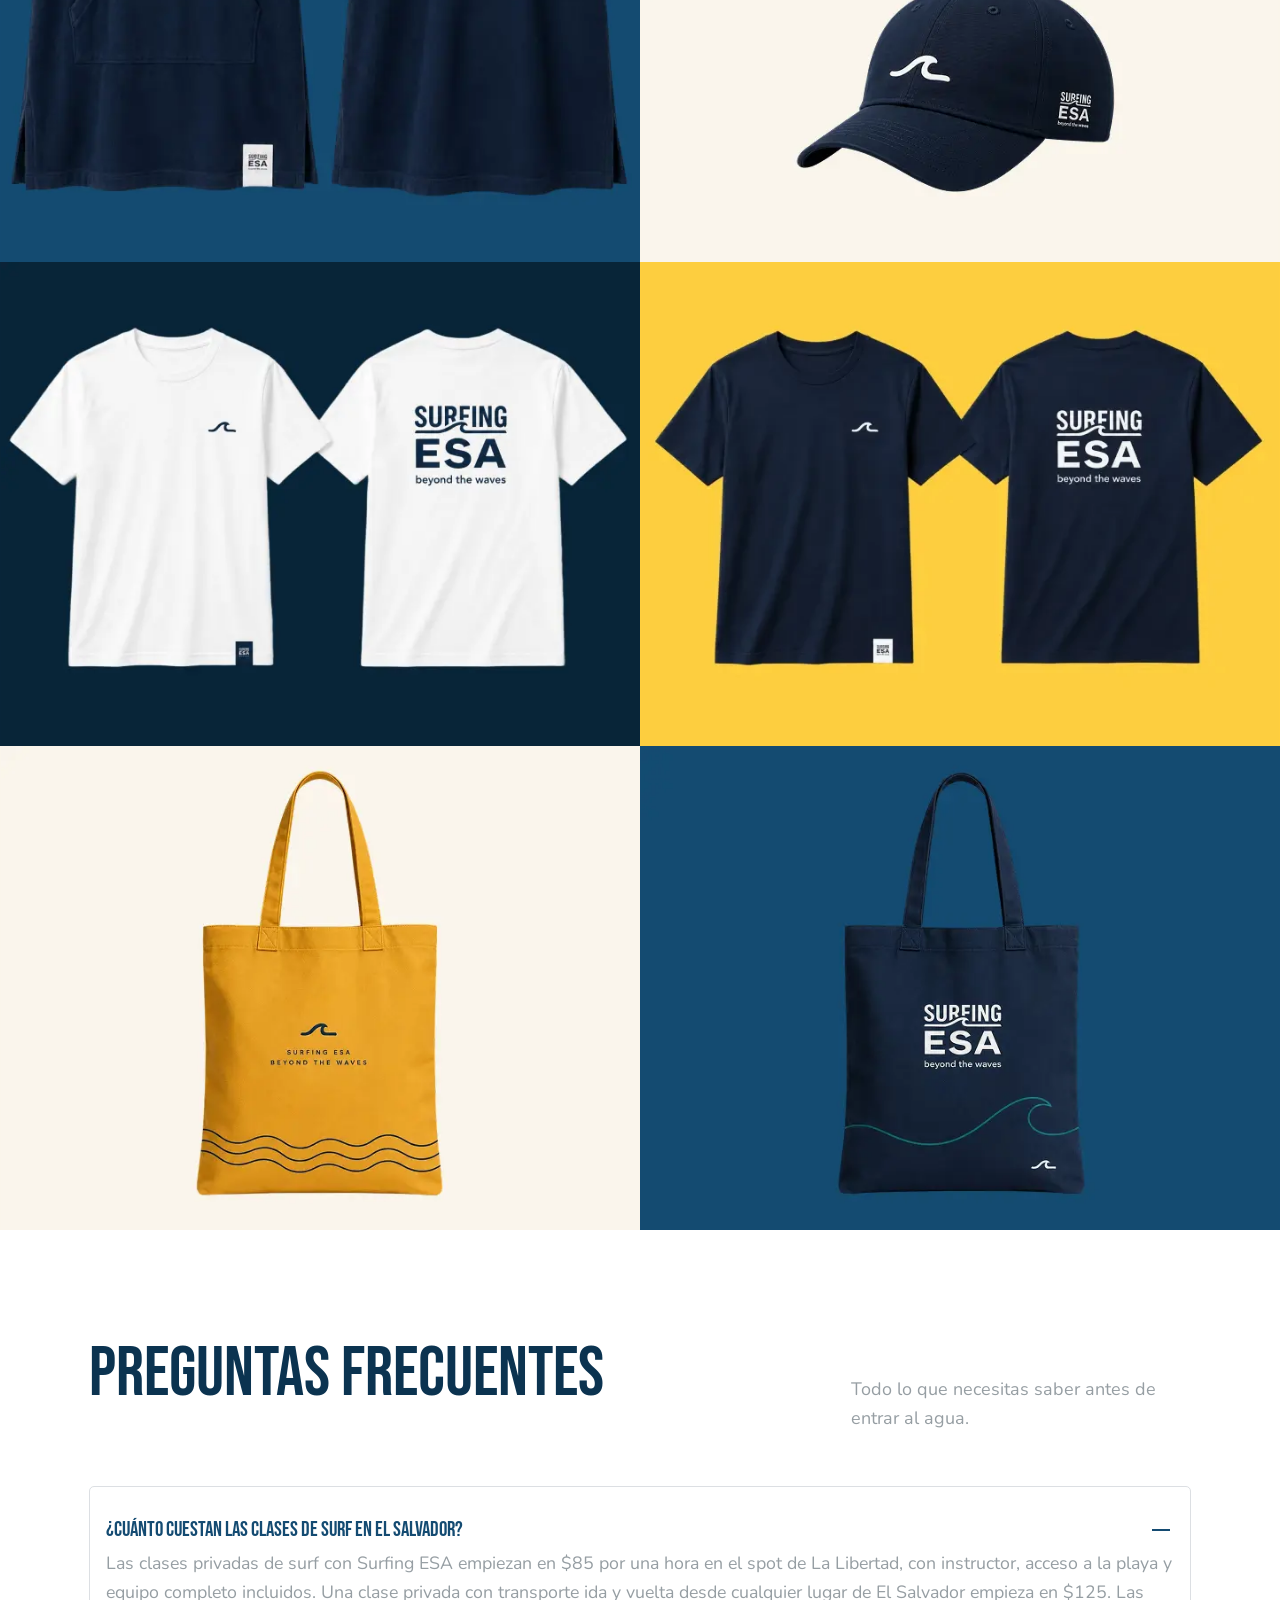
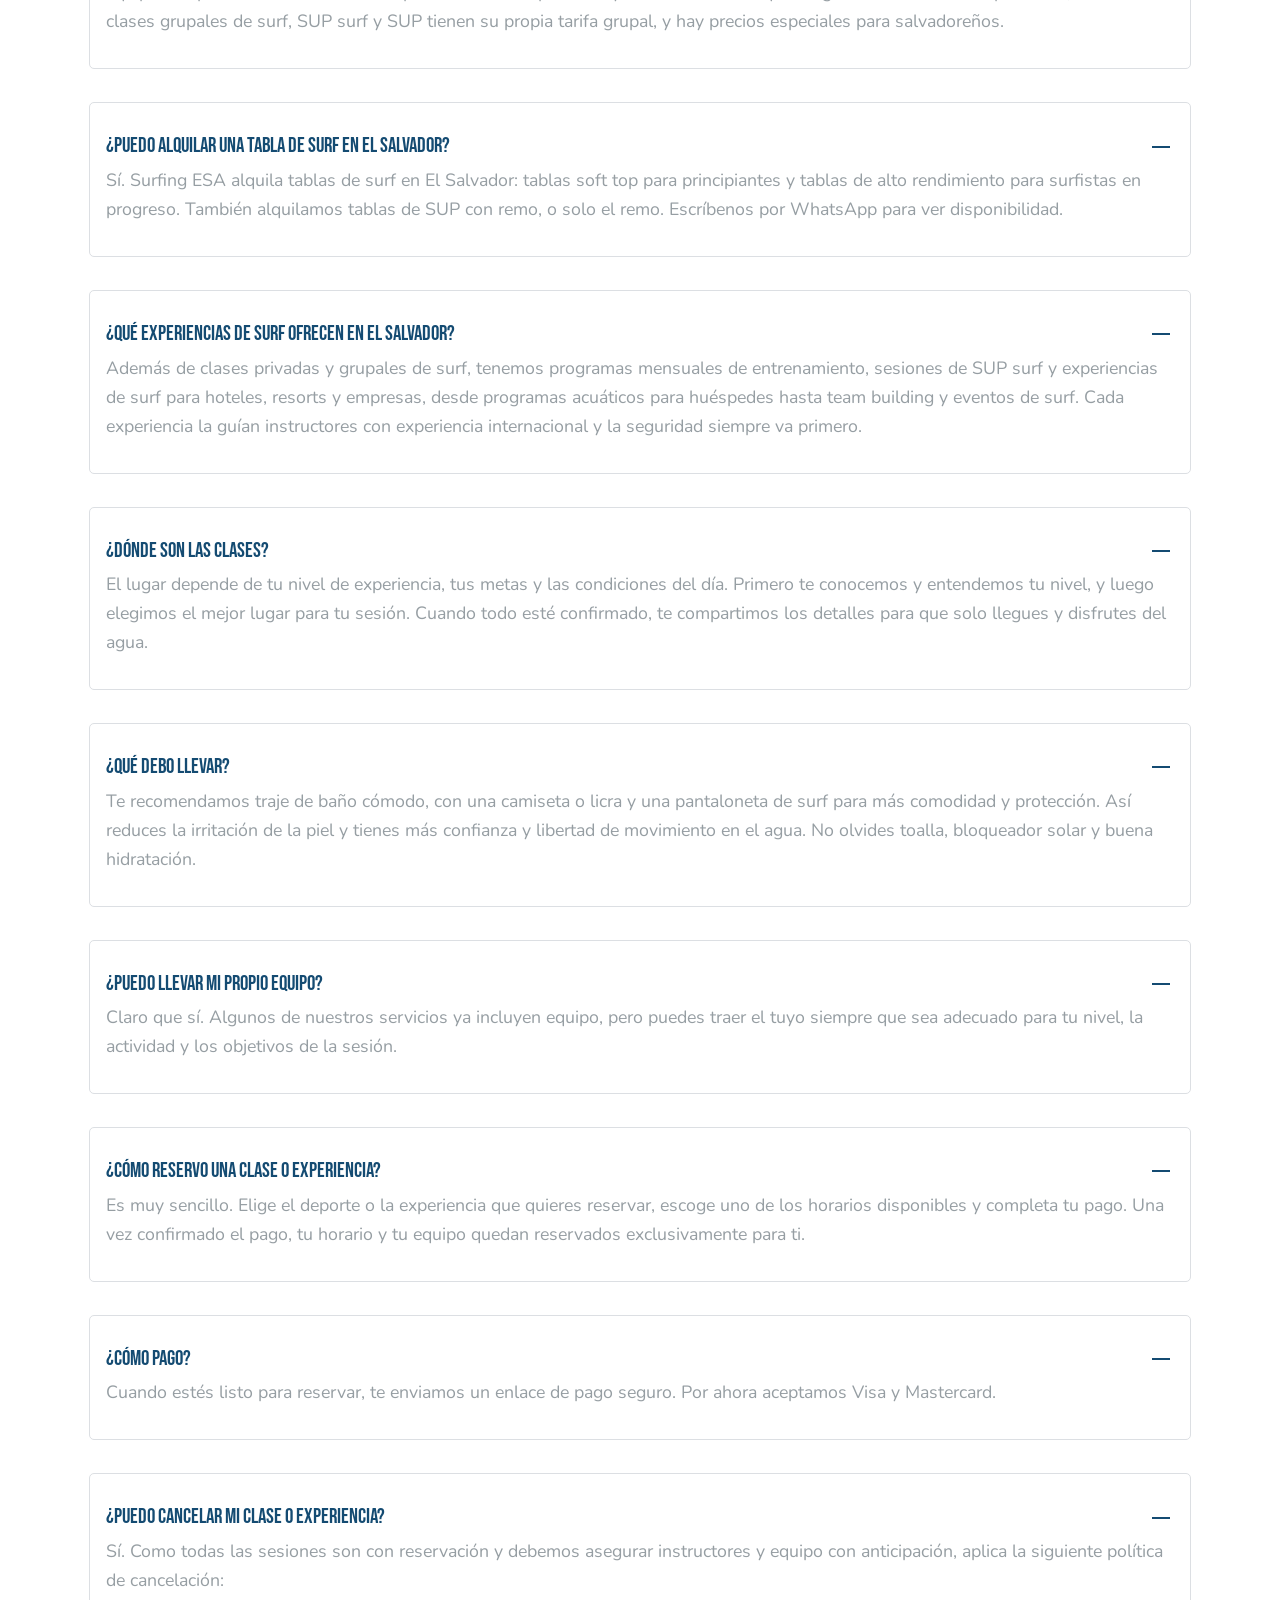
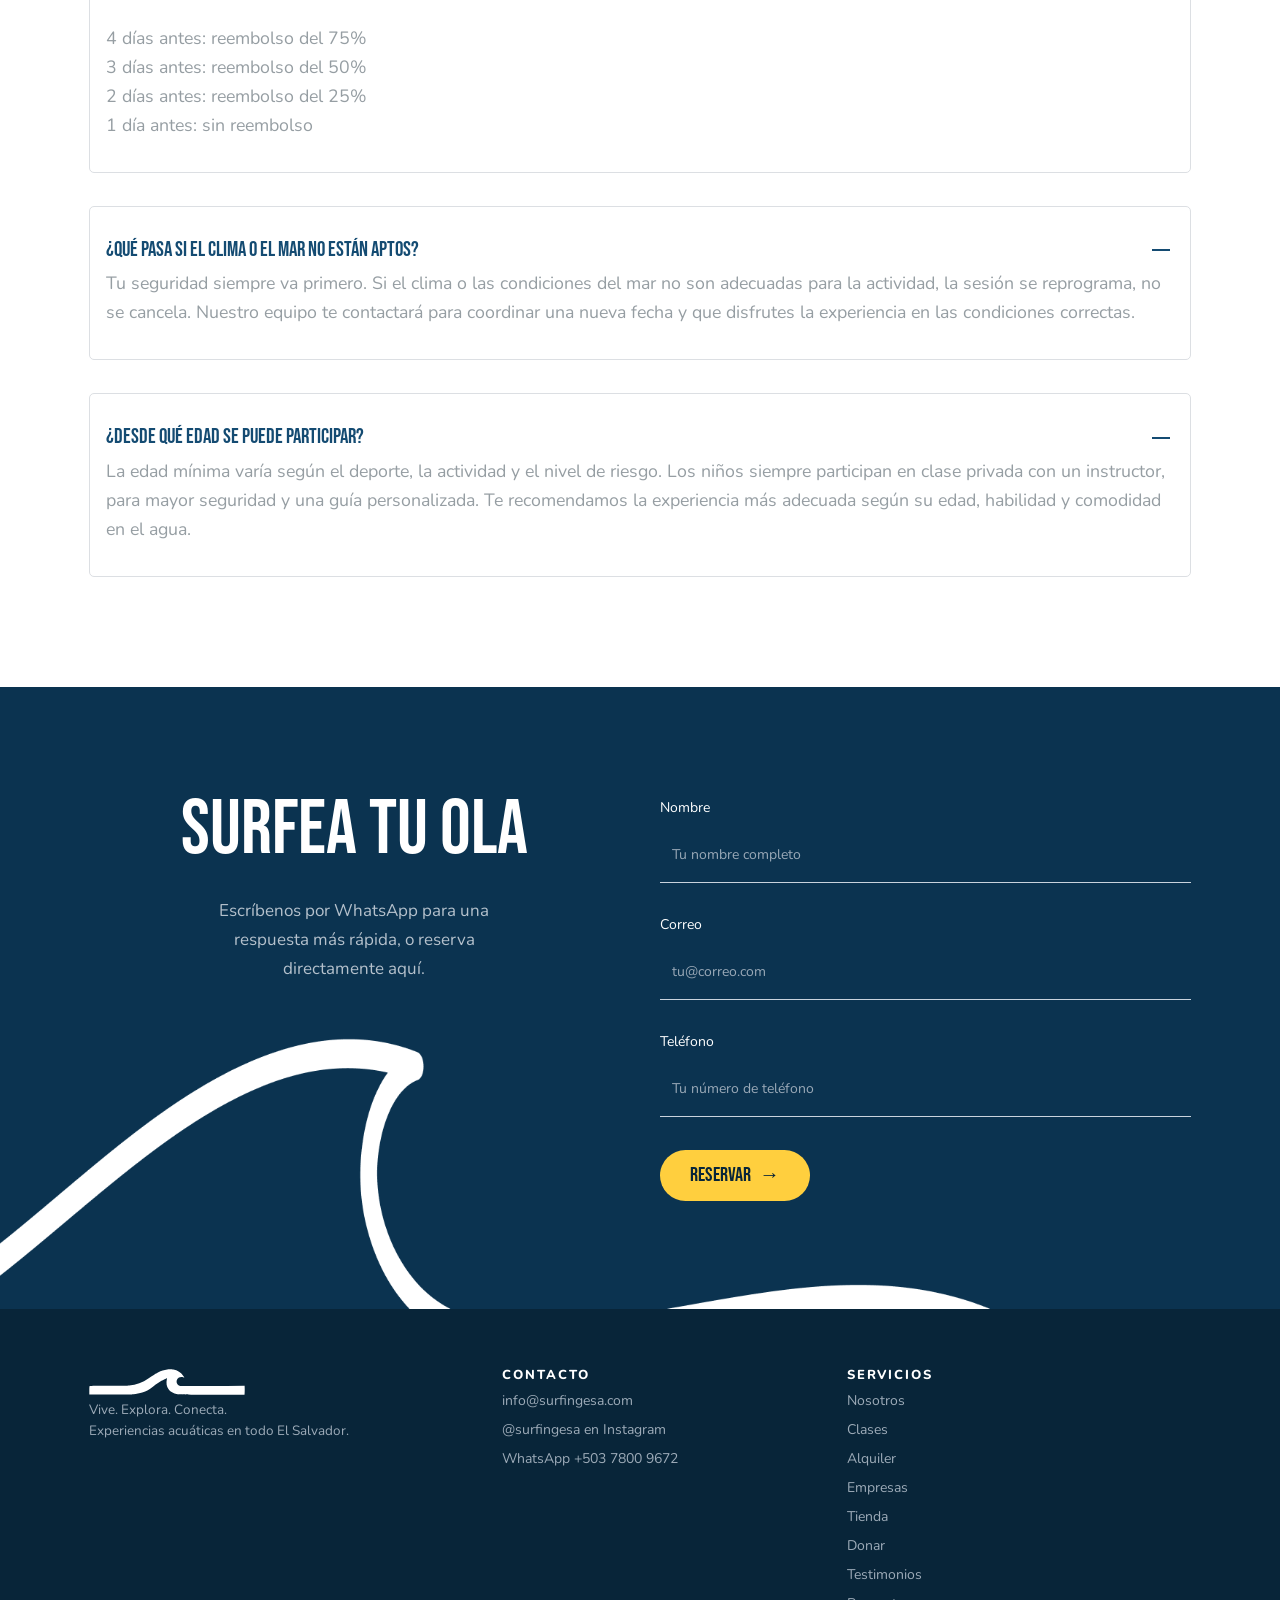
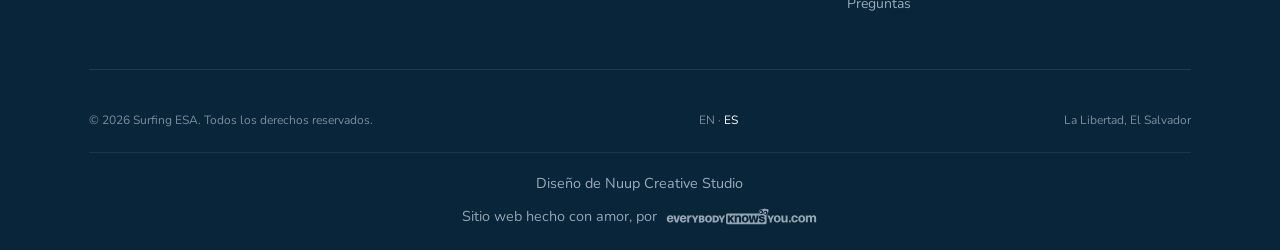
==== commit 810b887e: "Update: footer credit for Nuup Creative Studio (design)" ====
--- a/es/index.html
+++ b/es/index.html
@@ -980,6 +980,7 @@
       <p>La Libertad, El Salvador</p>
     </div>
     <div class="footer__credit">
+      <p class="design-credit">Diseño de Nuup Creative Studio</p>
       <a class="eky-credit" href="https://everybodyknowsyou.com" target="_blank" rel="noopener" aria-label="Sitio web hecho con amor por everybodyknowsyou.com">
         <span class="eky-credit__text">Sitio web hecho con amor, por</span>
         <svg role="img" aria-label="everybodyknowsyou.com" xmlns="http://www.w3.org/2000/svg" viewBox="0 0 1296.95 160.34"><defs><style> .cls-1 { fill: var(--eky-bg, #ffffff); } .cls-2 { fill: var(--eky-fg, currentColor); } </style></defs><g><g><g><rect class="cls-2" x="515.16" y="55.21" width="342.62" height="90.52" rx="12" ry="12"/><path class="cls-1" d="M530.13,71.12h16.6v15.46l-.24,6.96h.32l3.32-4.61,15.14-17.81h19.83l-22.02,25.02,22.18,33.68h-19.92l-13.76-20.73-4.86,5.34v15.38h-16.6v-58.69Z"/><path class="cls-1" d="M604.13,71.12v8.01h.32c4.53-6.23,10.53-9.23,18.54-9.23,12.47,0,18.94,7.29,18.94,22.02v37.89h-16.6v-35.3c0-7.69-2.75-10.85-8.58-10.85-7.21,0-11.82,4.7-11.82,12.14v34h-16.6v-58.69h15.79Z"/><path class="cls-1" d="M647.37,100.43c0-17.57,11.09-30.52,29.31-30.52s29.31,12.95,29.31,30.52-11.09,30.6-29.31,30.6-29.31-13.03-29.31-30.6ZM688.66,100.43c0-9.8-3.81-17.16-11.98-17.16s-11.98,7.37-11.98,17.16,3.81,17.24,11.98,17.24,11.98-7.45,11.98-17.24Z"/><path class="cls-1" d="M705.66,71.12h17.57l6.64,35.62c.41,2.02.73,4.86,1.14,6.88h.32l1.21-6.88,6.88-35.62h18.54l7.45,35.62,1.29,6.88h.32l1.05-6.88,5.99-35.62h17.24l-13.28,58.69h-21.53l-6.64-32.38-1.29-6.88h-.32l-1.21,6.88-6.56,32.38h-21.45l-13.36-58.69Z"/><path class="cls-1" d="M791.81,110.79l17-.08c.57,4.78,3.72,7.53,9.31,7.53,4.61,0,7.85-1.7,7.85-5.26,0-2.67-1.78-4.37-5.59-5.26l-14.09-3.24c-8.98-2.02-13.84-7.77-13.84-16.27,0-11.5,8.99-18.3,24.69-18.3,14.65,0,23.56,6.96,23.8,18.05h-17c-.49-3.32-2.67-5.67-7.69-5.67-4.37,0-7.21,1.54-7.21,4.61,0,2.43,1.7,3.81,5.59,4.7l14.09,3.24c9.23,2.1,14.09,8.18,14.09,16.84,0,12.71-10.28,19.35-24.77,19.35-16.19,0-25.99-7.77-26.23-20.24Z"/></g><g><path class="cls-2" d="M918.06,100.39c0-17.57,11.09-30.52,29.31-30.52s29.31,12.95,29.31,30.52-11.09,30.6-29.31,30.6-29.31-13.03-29.31-30.6ZM959.34,100.39c0-9.8-3.81-17.16-11.98-17.16s-11.98,7.37-11.98,17.16,3.81,17.24,11.98,17.24,11.98-7.45,11.98-17.24Z"/><path class="cls-2" d="M1018.85,129.78v-7.85h-.32c-4.61,6.15-10.52,9.07-17.89,9.07-11.98,0-18.46-7.29-18.46-21.94v-37.97h16.6v35.38c0,7.69,2.83,10.77,8.18,10.77,6.56,0,11.09-4.61,11.09-12.63v-33.52h16.6v58.69h-15.79Z"/><path class="cls-2" d="M884.01,109.52l-20.4-38.4h17.84l8.26,17.75c.99,2.06,1.9,4.96,2.89,7.02h.33c.91-2.06,1.82-4.96,2.72-7.02l7.85-17.75h17.51l-20.07,38.57v21.31h-16.93v-21.47Z"/></g><g><path class="cls-2" d="M14.66,100.39c0-17.97,10.85-30.52,29.55-30.52s28.01,12.47,27.36,34.41h-39.35c.89,8.91,4.53,14.01,11.66,14.01,5.67,0,9.31-3,10.44-8.5h16.76c-2.19,13.28-12.31,21.21-26.88,21.21-18.7,0-29.55-12.63-29.55-30.6ZM54.58,92.54c-1.05-6.56-4.78-9.96-10.36-9.96s-9.8,3.64-11.42,9.96h21.78Z"/><path class="cls-2" d="M69.8,71.09h17.49l9.47,35.62c.57,2.02,1.05,4.86,1.62,6.88h.32l1.54-6.88,8.99-35.62h17.16l-17.81,58.69h-21.13l-17.65-58.69Z"/><path class="cls-2" d="M124.69,100.39c0-17.97,10.85-30.52,29.55-30.52s28.01,12.47,27.36,34.41h-39.35c.89,8.91,4.53,14.01,11.66,14.01,5.67,0,9.31-3,10.44-8.5h16.76c-2.19,13.28-12.31,21.21-26.88,21.21-18.7,0-29.55-12.63-29.55-30.6ZM164.61,92.54c-1.05-6.56-4.78-9.96-10.36-9.96s-9.8,3.64-11.42,9.96h21.78Z"/><path class="cls-2" d="M187.44,71.09h15.46v9.47h.32c3.64-7.37,8.74-10.69,15.71-10.69,1.86,0,3.56.24,5.1.81v15.79h-.32c-1.7-.49-3.24-.73-5.18-.73-9.15,0-14.49,5.42-14.49,16.11v27.93h-16.6v-58.69Z"/><path class="cls-2" d="M285.57,71.09h26.15c13.52,0,20.97,5.42,20.97,14.82,0,6.15-3.08,10.36-9.96,12.39v.32c8.02,1.46,12.23,6.23,12.23,13.84,0,10.52-8.42,17.33-21.7,17.33h-27.69v-58.69ZM316.66,88.82c0-3.64-2.02-5.18-6.56-5.18h-7.93v10.77h7.93c4.37,0,6.56-1.86,6.56-5.59ZM318.6,111.24c0-3.81-2.27-5.99-6.88-5.99h-9.55v11.98h9.63c4.45,0,6.8-2.19,6.8-5.99Z"/><path class="cls-2" d="M337.95,100.39c0-17.57,11.09-30.52,29.31-30.52s29.31,12.95,29.31,30.52-11.09,30.6-29.31,30.6-29.31-13.03-29.31-30.6ZM379.24,100.39c0-9.8-3.8-17.16-11.98-17.16s-11.98,7.37-11.98,17.16,3.8,17.24,11.98,17.24,11.98-7.45,11.98-17.24Z"/><path class="cls-2" d="M402.08,71.09h24.13c18.62,0,29.63,10.36,29.63,29.31s-11.01,29.39-29.63,29.39h-24.13v-58.69ZM438.99,100.39c0-10.77-5.83-16.19-13.36-16.19h-6.96v32.46h6.96c7.53,0,13.36-5.51,13.36-16.27Z"/><path class="cls-2" d="M471.04,109.52l-20.4-38.4h17.84l8.26,17.75c.99,2.06,1.9,4.96,2.89,7.02h.33c.91-2.06,1.82-4.96,2.72-7.02l7.85-17.75h17.51l-20.07,38.57v21.31h-16.93v-21.47Z"/><path class="cls-2" d="M245.89,109.52l-20.4-38.4h17.84l8.26,17.75c.99,2.06,1.9,4.96,2.89,7.02h.33c.91-2.06,1.82-4.96,2.72-7.02l7.85-17.75h17.51l-20.07,38.57v21.31h-16.93v-21.47Z"/></g></g><g><g><path class="cls-2" d="M837.89,14.05c5.42-1.65,11.14.47,13.85,5.48.39.72,1.1,1.2,1.88,1.34.7.12,1.52-.2,2.16-.74,4.05-3.38,9.74-3.68,14.06-.7,4.24,2.92,5.92,8.22,4.35,13.25l-6.96,22.26c-2.45,8.46-9.67,14.45-18.27,15.02-8.94.6-17.2-4.68-20.36-13.03-.17-.45-.5-.62-.88-.67s-.66.09-.98.46c-5.78,6.49-15.01,8.59-23.07,5.2-7.59-3.19-12.57-10.83-12.37-19.15.21-8.44,5.67-16.24,13.97-18.77l32.61-9.94ZM844.69,65.73c8.85,1.59,17.31-4.28,18.9-13.13,1.59-8.85-4.28-17.31-13.13-18.9-8.85-1.59-17.31,4.28-18.9,13.13s4.28,17.31,13.13,18.9ZM808.72,59.25c8.85,1.59,17.31-4.28,18.9-13.13,1.59-8.85-4.28-17.31-13.13-18.9-8.85-1.59-17.31,4.28-18.9,13.13-1.59,8.85,4.28,17.31,13.13,18.9Z"/><g><path class="cls-1" d="M850.46,33.7c8.85,1.59,14.72,10.06,13.13,18.9-1.59,8.85-10.06,14.72-18.9,13.13-8.85-1.59-14.72-10.06-13.13-18.9s10.06-14.72,18.9-13.13Z"/><path class="cls-1" d="M814.49,27.22c8.85,1.59,14.72,10.06,13.13,18.9-1.59,8.85-10.06,14.72-18.9,13.13-8.85-1.59-14.72-10.06-13.13-18.9,1.59-8.85,10.06-14.72,18.9-13.13Z"/></g></g><g><g><path class="cls-2" d="M847.57,56.91c-.06-.86-.28-1.56-.42-2.47.64.65,1.19,1.16,1.91,1.66,1.12.79,2.71.42,3.44-.7.73-1.11.45-2.64-.68-3.44-.71-.5-1.52-.66-2.4-1.05,1.54-.53,3.13-1,3.41-2.57.17-.93-.14-1.9-.84-2.43-1.03-.79-2.26-.75-3.22.02-.58.46-1.06.91-1.67,1.49.18-.89.4-1.63.45-2.5.09-1.44-1.09-2.58-2.46-2.58s-2.55,1.17-2.48,2.62c.04.85.33,1.53.43,2.46-.47-.54-.95-.89-1.43-1.33-1.13-1.04-2.8-.99-3.77.19-.91,1.1-.66,2.87.58,3.67.72.46,1.49.65,2.34.99-.88.38-1.73.56-2.45,1.09-1.21.89-1.32,2.65-.36,3.69,1.04,1.12,2.62,1.06,3.73.03l1.46-1.34c-.23.92-.51,1.75-.51,2.68,0,1.41,1.2,2.5,2.56,2.45s2.46-1.22,2.37-2.6Z"/><path class="cls-2" d="M847.57,56.91c.09,1.38-1.03,2.55-2.37,2.6s-2.56-1.05-2.56-2.45c0-.94.27-1.76.51-2.68l-1.46,1.34c-1.12,1.03-2.7,1.09-3.73-.03-.96-1.04-.84-2.8.36-3.69.71-.53,1.56-.71,2.45-1.09-.85-.34-1.62-.53-2.34-.99-1.24-.79-1.49-2.57-.58-3.67.97-1.17,2.64-1.23,3.77-.19.48.45.96.79,1.43,1.33-.1-.93-.38-1.61-.43-2.46-.07-1.44,1.07-2.62,2.48-2.62s2.55,1.14,2.46,2.58c-.05.87-.27,1.6-.45,2.5.61-.58,1.09-1.03,1.67-1.49.96-.77,2.19-.81,3.22-.02.7.54,1,1.5.84,2.43-.28,1.57-1.87,2.04-3.41,2.57.88.39,1.69.54,2.4,1.05,1.13.8,1.41,2.33.68,3.44-.73,1.11-2.32,1.48-3.44.7-.72-.5-1.27-1.01-1.91-1.66.14.92.37,1.62.42,2.47Z"/></g><g><path class="cls-2" d="M810.13,50.42c.09-1.04-.23-1.92-.46-2.9.76.65,1.37,1.38,2.24,1.82,1.23.63,2.73.08,3.32-1.08s.21-2.6-.95-3.29c-.73-.43-1.51-.63-2.28-.94.71-.21,1.29-.46,1.92-.73,1.42-.61,1.98-2.23,1.25-3.55s-2.48-1.69-3.67-.79c-.67.5-1.22,1.01-1.84,1.61.23-1.08.58-2.02.43-3.07-.18-1.23-1.33-2.03-2.49-2.01s-2.27.88-2.4,2.1c-.11,1.04.22,1.91.45,2.98-.52-.57-1.04-.93-1.58-1.42-1.11-1-2.86-.89-3.77.32s-.53,2.95.79,3.67c.74.41,1.47.63,2.23.89-.85.33-1.63.52-2.35.98-1.23.78-1.49,2.47-.66,3.57s2.46,1.35,3.58.48c.64-.49,1.17-.96,1.77-1.57-.22,1.07-.56,1.95-.45,2.98.14,1.28,1.29,2.13,2.5,2.11s2.29-.84,2.41-2.17Z"/><path class="cls-2" d="M810.13,50.42c-.12,1.32-1.24,2.14-2.41,2.17s-2.36-.83-2.5-2.11c-.11-1.03.23-1.91.45-2.98-.6.61-1.13,1.08-1.77,1.57-1.12.87-2.73.66-3.58-.48s-.57-2.79.66-3.57c.72-.46,1.5-.64,2.35-.98-.77-.26-1.49-.48-2.23-.89-1.32-.73-1.68-2.5-.79-3.67s2.66-1.32,3.77-.32c.54.49,1.06.85,1.58,1.42-.23-1.07-.56-1.94-.45-2.98.13-1.22,1.24-2.08,2.4-2.1s2.31.78,2.49,2.01c.15,1.05-.2,1.99-.43,3.07.62-.6,1.17-1.1,1.84-1.61,1.2-.9,2.97-.5,3.67.79s.17,2.93-1.25,3.55c-.63.27-1.21.52-1.92.73.77.32,1.55.51,2.28.94,1.16.68,1.53,2.13.95,3.29s-2.09,1.71-3.32,1.08c-.87-.44-1.48-1.17-2.24-1.82.23.98.55,1.86.46,2.9Z"/></g></g></g></g><g fill="var(--eky-fg, currentColor)"><path d="M1046.08,112.99h15.96v16.61h-15.96v-16.61Z"/><path d="M1065.91,100.33c0-17.49,11.29-30.39,29.1-30.39,13.79,0,25.15,8.06,26.36,22.41h-16.85c-.56-5.8-4.03-9.11-9.43-9.11-8.06,0-11.93,7.42-11.93,17.09s3.79,17.17,11.85,17.17c5.4,0,8.95-3.3,9.67-9.67h16.85c-1.13,14.91-12.66,22.97-26.52,22.97-18.14,0-29.1-12.98-29.1-30.47Z"/><path d="M1124.75,100.33c0-17.49,11.04-30.39,29.18-30.39s29.18,12.9,29.18,30.39-11.04,30.47-29.18,30.47-29.18-12.98-29.18-30.47ZM1165.86,100.33c0-9.75-3.79-17.09-11.93-17.09s-11.93,7.33-11.93,17.09,3.79,17.17,11.93,17.17,11.93-7.42,11.93-17.17Z"/><path d="M1204.31,71.15v7.98h.32c4.43-5.97,10.64-9.19,17.9-9.19s12.41,3.14,15.4,9.19h.32c4.92-6.21,10.72-9.19,17.9-9.19,12.58,0,19.27,8.71,19.27,22.81v36.84h-16.53v-34.26c0-7.66-2.34-11.69-8.06-11.69-6.53,0-10.56,5-10.56,12.9v33.05h-16.53v-34.34c0-7.58-2.42-11.61-8.14-11.61-6.61,0-10.48,5.24-10.48,12.9v33.05h-16.53v-58.44h15.72Z"/></g></svg>
--- a/assets/css/styles.css
+++ b/assets/css/styles.css
@@ -330,7 +330,8 @@
 .footer__bottom{margin-top:55px;padding-top:40px;border-top:1px solid rgba(255,255,255,.1);display:flex;justify-content:space-between;align-items:center;font-size:12px;color:var(--footer-legal)}
 .footer__lang .active{color:var(--white)}
 .footer__lang a:hover{color:var(--yellow)}
-.footer__credit{display:flex;justify-content:center;margin-top:22px;padding:18px 0 4px;border-top:1px solid rgba(255,255,255,.08)}
+.footer__credit{display:flex;flex-direction:column;align-items:center;gap:8px;margin-top:22px;padding:18px 0 4px;border-top:1px solid rgba(255,255,255,.08)}
+.design-credit{margin:0;font-family:var(--font-body);font-size:.9rem;color:var(--footer-fg);text-align:center}
 
 /* EKY footer credit (colors from tokens) */
 .eky-credit{display:inline-flex;align-items:center;gap:.5rem;text-decoration:none;font-family:var(--font-body);font-size:.9rem;color:var(--footer-fg);opacity:.95}
